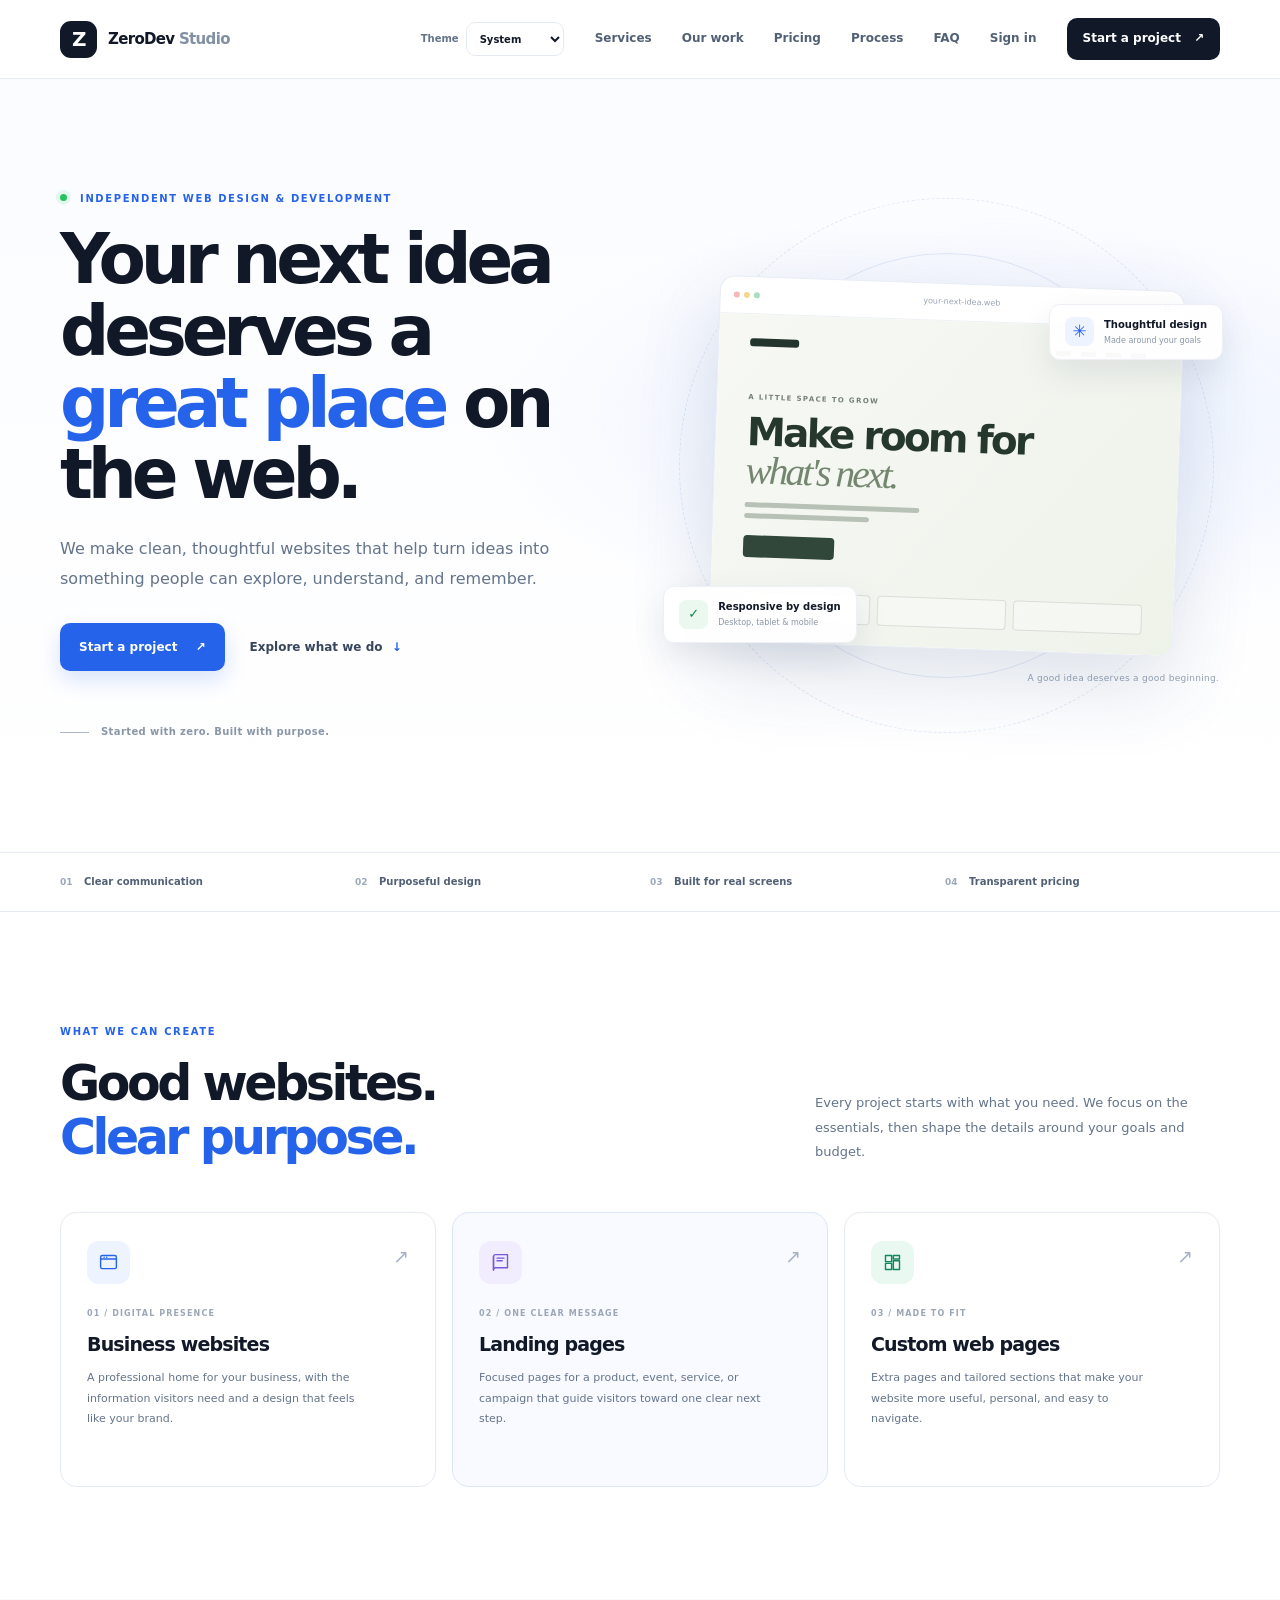
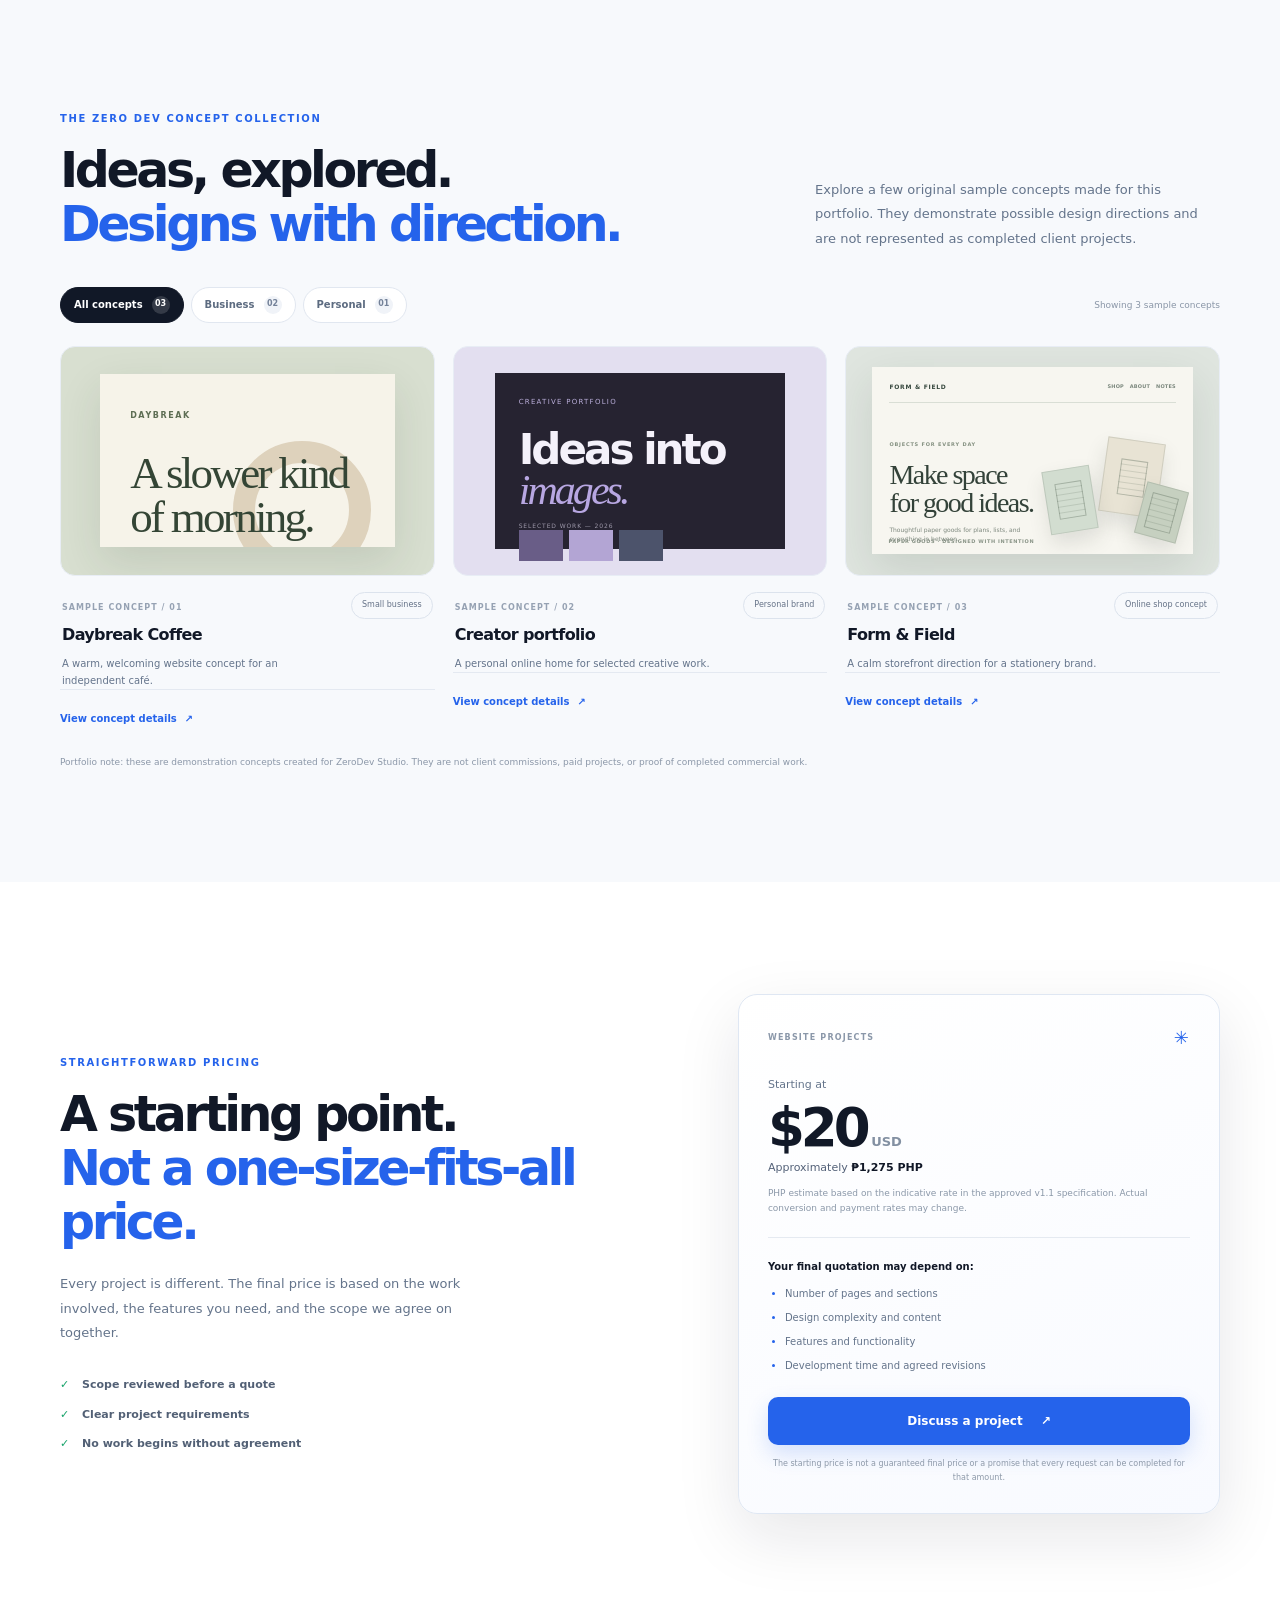
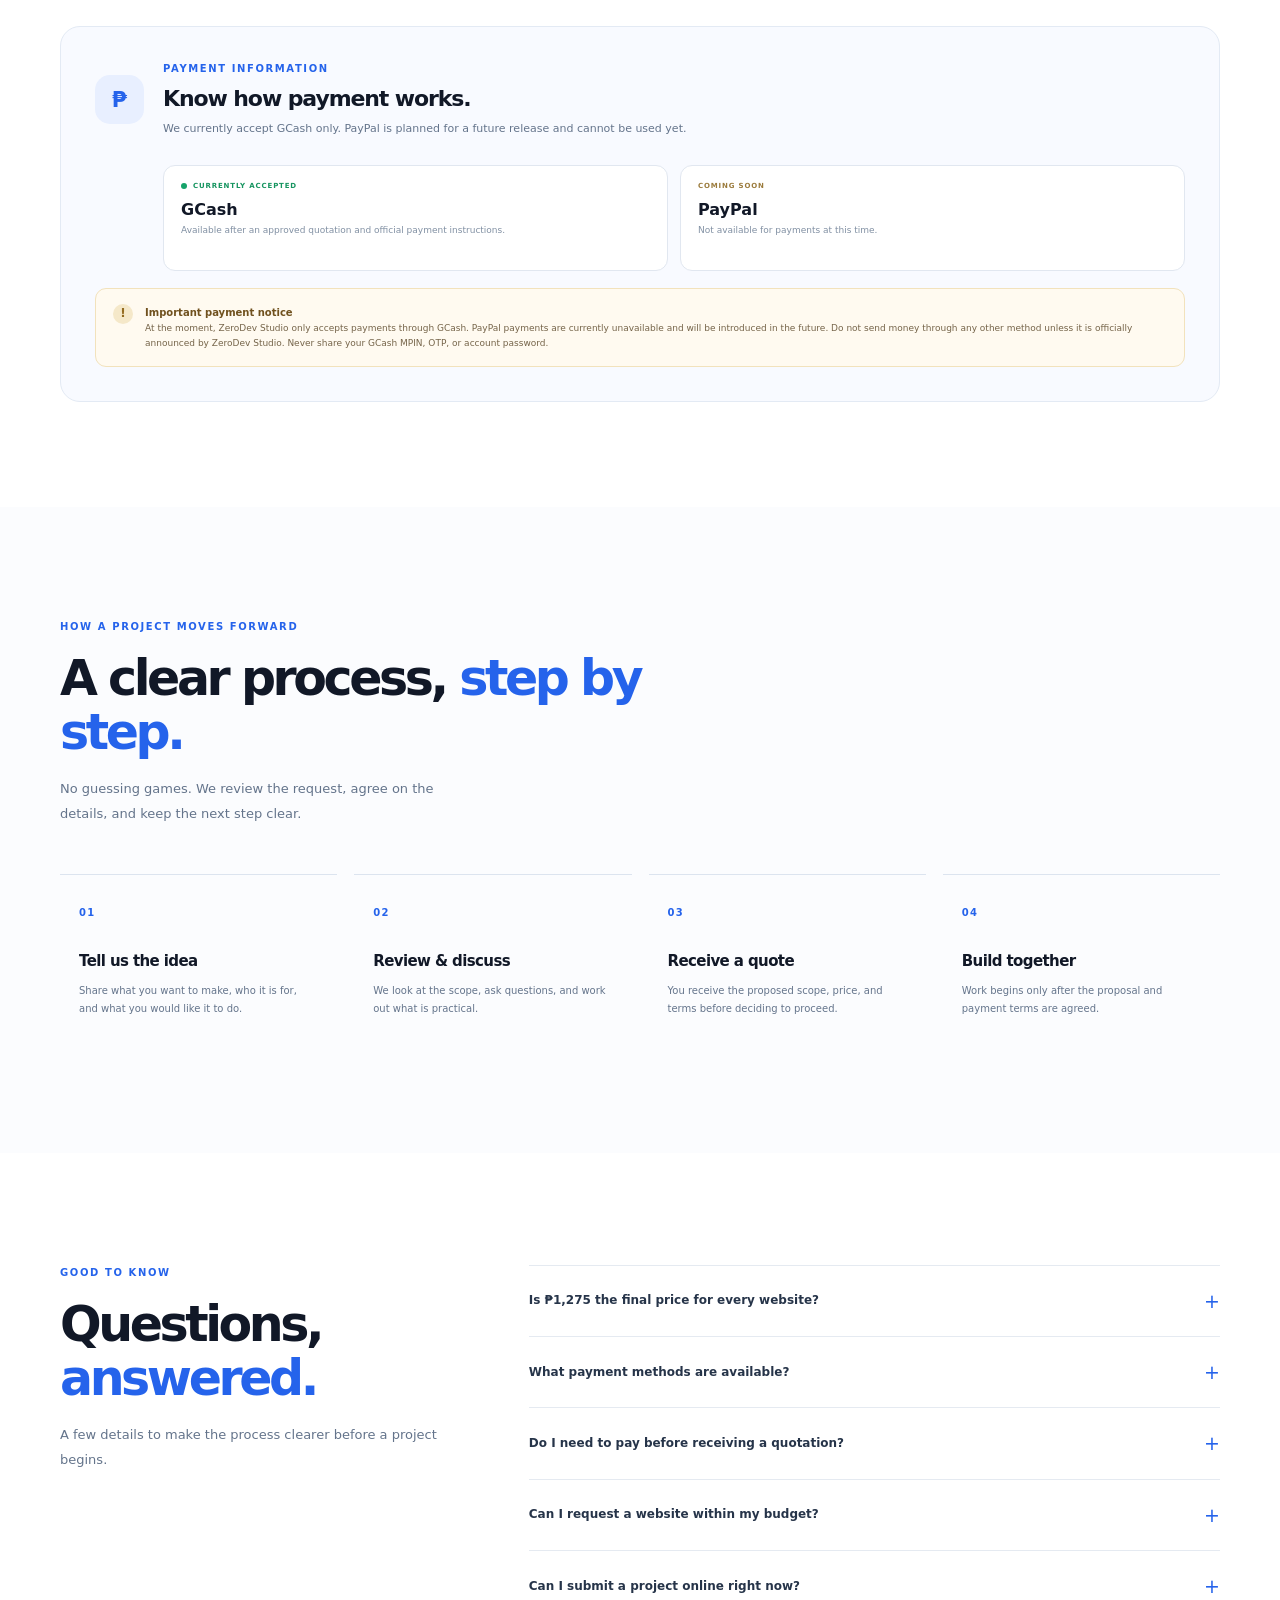
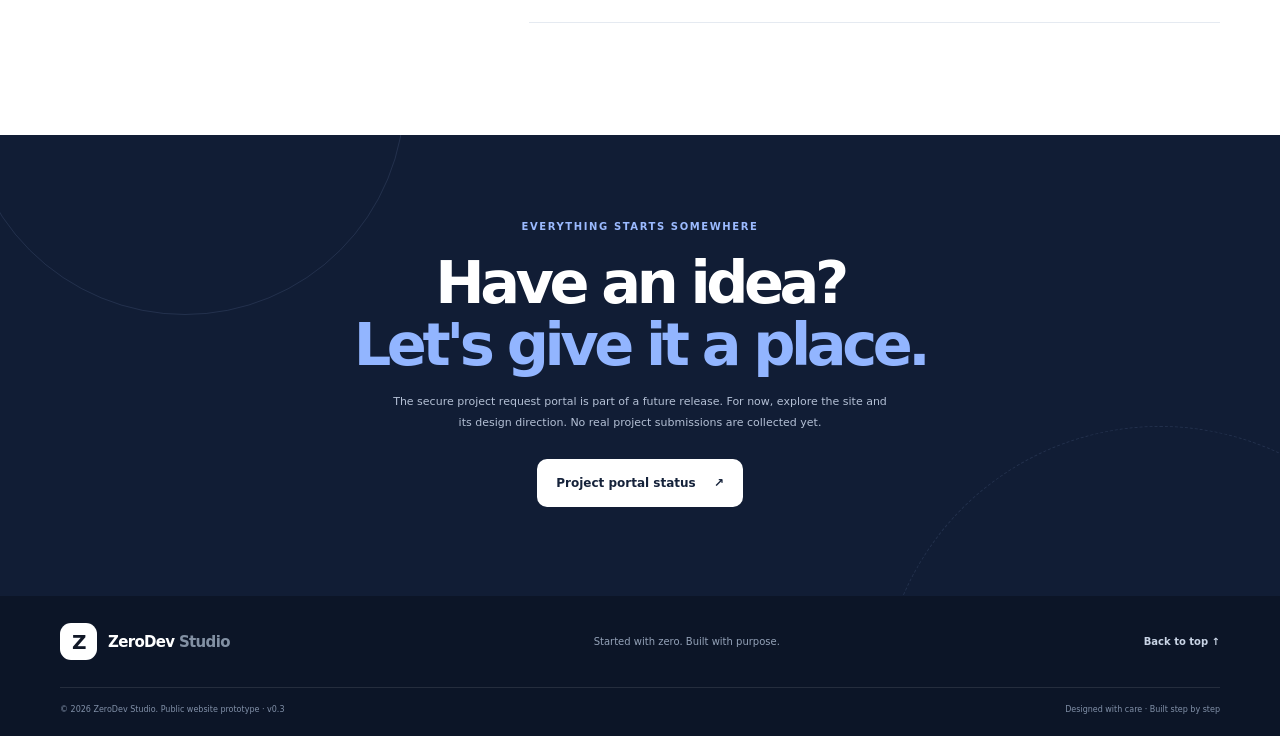
==== index.html @ 8fb91955 "Add files via upload" ====
<!doctype html>
<html lang="en">
<head>
  <meta charset="utf-8">
  <meta name="viewport" content="width=device-width, initial-scale=1">
  <meta name="theme-color" content="#f7f9fc">
  <script>
    (function () {
      try {
        var preference = localStorage.getItem('zerodev-theme') || 'system';
        var systemDark = window.matchMedia && window.matchMedia('(prefers-color-scheme: dark)').matches;
        var resolved = preference === 'dark' || (preference === 'system' && systemDark) ? 'dark' : 'light';
        document.documentElement.dataset.themePreference = preference;
        document.documentElement.dataset.theme = resolved;
      } catch (error) {
        document.documentElement.dataset.themePreference = 'system';
        document.documentElement.dataset.theme = 'light';
      }
    }());
  </script>
  <meta name="description" content="ZeroDev Studio creates thoughtful, responsive websites for businesses, creators, and new ideas.">
  <title>ZeroDev Studio — Your next idea, online</title>
  <link rel="icon" href="assets/icons/favicon.svg" type="image/svg+xml">
  <link rel="stylesheet" href="css/style.css">
  <link rel="stylesheet" href="css/theme.css">
  <script src="js/theme.js" defer></script>
  <script src="js/script.js" defer></script>
</head>
<body>
  <a class="skip-link" href="#main">Skip to content</a>

  <header class="site-header" id="top">
    <div class="container nav-wrap">
      <a class="brand" href="#top" aria-label="ZeroDev Studio home">
        <span class="brand-mark" aria-hidden="true">Z</span>
        <span class="brand-name">ZeroDev <span>Studio</span></span>
      </a>

      <button class="menu-toggle" type="button" aria-label="Open navigation" aria-controls="primary-nav" aria-expanded="false">
        <span></span><span></span>
      </button>

      <nav class="primary-nav" id="primary-nav" aria-label="Main navigation">
        <div class="theme-picker theme-picker-public">
          <label for="public-theme-select">Theme</label>
          <select id="public-theme-select" data-theme-select aria-label="Color theme">
            <option value="system">System</option>
            <option value="light">Light</option>
            <option value="dark">Dark</option>
          </select>
        </div>
        <a href="#services">Services</a>
        <a href="#work">Our work</a>
        <a href="#pricing">Pricing</a>
        <a href="#process">Process</a>
        <a href="#faq">FAQ</a>
        <a class="portal-nav-link" href="account/index.html">Sign in</a>
        <a class="nav-cta" href="#start-project">Start a project <span aria-hidden="true">↗</span></a>
      </nav>
    </div>
  </header>

  <main id="main">
    <section class="hero section-space">
      <div class="container hero-grid">
        <div class="hero-copy">
          <p class="eyebrow"><span class="status-dot"></span> INDEPENDENT WEB DESIGN & DEVELOPMENT</p>
          <h1>Your next idea deserves a <span>great place</span> on the web.</h1>
          <p class="hero-description">We make clean, thoughtful websites that help turn ideas into something people can explore, understand, and remember.</p>
          <div class="hero-actions">
            <a class="button button-primary" href="#start-project">Start a project <span aria-hidden="true">↗</span></a>
            <a class="text-link" href="#services">Explore what we do <span aria-hidden="true">↓</span></a>
          </div>
          <div class="hero-note"><span class="note-line"></span><span>Started with zero. Built with purpose.</span></div>
        </div>

        <div class="hero-art" aria-label="Decorative website preview">
          <div class="art-orbit orbit-one"></div>
          <div class="art-orbit orbit-two"></div>
          <div class="browser-card">
            <div class="browser-top">
              <div class="browser-dots"><i></i><i></i><i></i></div>
              <span>your-next-idea.web</span>
              <span class="browser-lock" aria-hidden="true">⌑</span>
            </div>
            <div class="browser-content">
              <div class="mock-nav"><span class="mock-logo"></span><span class="mock-nav-lines"></span></div>
              <div class="mock-hero-label">A LITTLE SPACE TO GROW</div>
              <div class="mock-headline">Make room for<br><em>what's next.</em></div>
              <div class="mock-copy"></div><div class="mock-copy short"></div>
              <div class="mock-button"></div>
              <div class="mock-bottom"><span></span><span></span><span></span></div>
            </div>
          </div>
          <div class="floating-chip chip-top"><span class="chip-icon">✳</span><span><b>Thoughtful design</b><small>Made around your goals</small></span></div>
          <div class="floating-chip chip-bottom"><span class="chip-check">✓</span><span><b>Responsive by design</b><small>Desktop, tablet & mobile</small></span></div>
          <div class="art-caption">A good idea deserves a good beginning.</div>
        </div>
      </div>
    </section>

    <section class="trust-strip" aria-label="Studio approach">
      <div class="container trust-grid">
        <p><span>01</span> Clear communication</p>
        <p><span>02</span> Purposeful design</p>
        <p><span>03</span> Built for real screens</p>
        <p><span>04</span> Transparent pricing</p>
      </div>
    </section>

    <section class="section-space" id="services">
      <div class="container">
        <div class="section-heading split-heading">
          <div><p class="eyebrow">WHAT WE CAN CREATE</p><h2>Good websites.<br><span>Clear purpose.</span></h2></div>
          <p class="section-intro">Every project starts with what you need. We focus on the essentials, then shape the details around your goals and budget.</p>
        </div>
        <div class="service-grid">
          <article class="service-card">
            <div class="service-icon icon-blue" aria-hidden="true"><svg viewBox="0 0 24 24"><rect x="3" y="4" width="18" height="15" rx="2"></rect><path d="M3 8h18M7 6h.01M10 6h.01"></path></svg></div>
            <p class="card-index">01 / DIGITAL PRESENCE</p>
            <h3>Business websites</h3>
            <p>A professional home for your business, with the information visitors need and a design that feels like your brand.</p>
            <span class="card-arrow" aria-hidden="true">↗</span>
          </article>
          <article class="service-card featured-service">
            <div class="service-icon icon-violet" aria-hidden="true"><svg viewBox="0 0 24 24"><path d="M4 5.5A2.5 2.5 0 0 1 6.5 3H20v15H6.5A2.5 2.5 0 0 0 4 20.5z"></path><path d="M4 5.5v15M8 7h8M8 10h6"></path></svg></div>
            <p class="card-index">02 / ONE CLEAR MESSAGE</p>
            <h3>Landing pages</h3>
            <p>Focused pages for a product, event, service, or campaign that guide visitors toward one clear next step.</p>
            <span class="card-arrow" aria-hidden="true">↗</span>
          </article>
          <article class="service-card">
            <div class="service-icon icon-mint" aria-hidden="true"><svg viewBox="0 0 24 24"><path d="M4 4h7v7H4zM13 4h7v4h-7zM13 10h7v10h-7zM4 13h7v7H4z"></path></svg></div>
            <p class="card-index">03 / MADE TO FIT</p>
            <h3>Custom web pages</h3>
            <p>Extra pages and tailored sections that make your website more useful, personal, and easy to navigate.</p>
            <span class="card-arrow" aria-hidden="true">↗</span>
          </article>
        </div>
      </div>
    </section>

    <section class="work-section section-space" id="work">
      <div class="container">
        <div class="section-heading split-heading">
          <div><p class="eyebrow">THE ZERO DEV CONCEPT COLLECTION</p><h2>Ideas, explored.<br><span>Designs with direction.</span></h2></div>
          <p class="section-intro">Explore a few original sample concepts made for this portfolio. They demonstrate possible design directions and are not represented as completed client projects.</p>
        </div>

        <div class="portfolio-toolbar">
          <div class="portfolio-filters" role="group" aria-label="Filter sample concepts">
            <button class="filter-button is-active" type="button" data-filter="all" aria-pressed="true">All concepts <span>03</span></button>
            <button class="filter-button" type="button" data-filter="business" aria-pressed="false">Business <span>02</span></button>
            <button class="filter-button" type="button" data-filter="personal" aria-pressed="false">Personal <span>01</span></button>
          </div>
          <p class="portfolio-count" id="portfolio-count" aria-live="polite">Showing 3 sample concepts</p>
        </div>

        <div class="concept-grid" id="concept-grid">
          <article class="concept-card" data-category="business">
            <div class="concept-preview preview-cafe">
              <div class="cafe-window"><span class="cafe-mini-logo">DAYBREAK</span><div class="cafe-title">A slower kind<br>of morning.</div><div class="cafe-subtitle">COFFEE · COMMUNITY · GOOD DAYS</div><div class="cafe-cta">FIND YOUR COFFEE</div><div class="coffee-shape"></div></div>
            </div>
            <div class="concept-meta">
              <div><span class="concept-type">SAMPLE CONCEPT / 01</span><h3>Daybreak Coffee</h3><p>A warm, welcoming website concept for an independent café.</p></div>
              <span class="concept-tag">Small business</span>
            </div>
            <div class="concept-actions"><button class="concept-link" type="button" data-view-concept data-title="Daybreak Coffee" data-category="Small business website" data-description="A warm café concept built around atmosphere, a clear menu path, location details, and a friendly first impression." data-features="Editorial-style café homepage|Menu and featured drinks section|Location and opening-hours area|Clear visit-us call to action">View concept details <span aria-hidden="true">↗</span></button></div>
          </article>

          <article class="concept-card" data-category="personal">
            <div class="concept-preview preview-creator">
              <div class="creator-window"><div class="creator-kicker">CREATIVE PORTFOLIO</div><div class="creator-title">Ideas into<br><i>images.</i></div><div class="creator-blocks"><span></span><span></span><span></span></div><div class="creator-foot">SELECTED WORK — 2026</div></div>
            </div>
            <div class="concept-meta">
              <div><span class="concept-type">SAMPLE CONCEPT / 02</span><h3>Creator portfolio</h3><p>A personal online home for selected creative work.</p></div>
              <span class="concept-tag">Personal brand</span>
            </div>
            <div class="concept-actions"><button class="concept-link" type="button" data-view-concept data-title="Creator portfolio" data-category="Personal portfolio website" data-description="A simple, expressive portfolio direction that gives an independent creator room to introduce themselves and present selected work." data-features="Personal introduction and profile|Selected work gallery|Short project descriptions|Contact and social-link area">View concept details <span aria-hidden="true">↗</span></button></div>
          </article>

          <article class="concept-card" data-category="business">
            <div class="concept-preview preview-objects" aria-label="Decorative stationery shop website concept">
              <div class="objects-window">
                <div class="objects-top"><span>FORM & FIELD</span><span>SHOP&nbsp;&nbsp; ABOUT&nbsp;&nbsp; NOTES</span></div>
                <div class="objects-copy"><span>OBJECTS FOR EVERY DAY</span><strong>Make space<br>for good ideas.</strong><small>Thoughtful paper goods for plans, lists, and everything in between.</small><b>EXPLORE THE COLLECTION ↗</b></div>
                <div class="objects-product product-one"><span></span></div><div class="objects-product product-two"><span></span></div><div class="objects-product product-three"><span></span></div>
                <div class="objects-footer">PAPER GOODS · DESIGNED WITH INTENTION</div>
              </div>
            </div>
            <div class="concept-meta">
              <div><span class="concept-type">SAMPLE CONCEPT / 03</span><h3>Form & Field</h3><p>A calm storefront direction for a stationery brand.</p></div>
              <span class="concept-tag">Online shop concept</span>
            </div>
            <div class="concept-actions"><button class="concept-link" type="button" data-view-concept data-title="Form & Field" data-category="Small business storefront concept" data-description="A product-led storefront concept for a stationery label, using a quiet editorial layout and clear product discovery." data-features="Brand-led storefront homepage|Featured collection presentation|Product category navigation|Story and brand introduction">View concept details <span aria-hidden="true">↗</span></button></div>
          </article>
        </div>
        <p class="portfolio-disclaimer">Portfolio note: these are demonstration concepts created for ZeroDev Studio. They are not client commissions, paid projects, or proof of completed commercial work.</p>
      </div>
    </section>

    <section class="pricing-section section-space" id="pricing">
      <div class="container pricing-layout">
        <div class="pricing-copy">
          <p class="eyebrow">STRAIGHTFORWARD PRICING</p>
          <h2>A starting point.<br><span>Not a one-size-fits-all price.</span></h2>
          <p class="section-intro">Every project is different. The final price is based on the work involved, the features you need, and the scope we agree on together.</p>
          <div class="pricing-points">
            <p><span>✓</span> Scope reviewed before a quote</p>
            <p><span>✓</span> Clear project requirements</p>
            <p><span>✓</span> No work begins without agreement</p>
          </div>
        </div>
        <div class="price-card">
          <div class="price-card-top"><span>WEBSITE PROJECTS</span><span class="price-spark">✳</span></div>
          <p class="price-label">Starting at</p>
          <div class="price-main">$20<span> USD</span></div>
          <div class="price-php">Approximately <b>₱1,275 PHP</b></div>
          <p class="price-disclaimer">PHP estimate based on the indicative rate in the approved v1.1 specification. Actual conversion and payment rates may change.</p>
          <div class="price-divider"></div>
          <p class="included-title">Your final quotation may depend on:</p>
          <ul class="price-list">
            <li>Number of pages and sections</li>
            <li>Design complexity and content</li>
            <li>Features and functionality</li>
            <li>Development time and agreed revisions</li>
          </ul>
          <a class="button button-primary button-full" href="#start-project">Discuss a project <span aria-hidden="true">↗</span></a>
          <p class="quote-note">The starting price is not a guaranteed final price or a promise that every request can be completed for that amount.</p>
        </div>
      </div>
    </section>

    <section class="payment-section">
      <div class="container">
        <div class="payment-panel">
          <div class="payment-main">
            <div class="payment-symbol" aria-hidden="true">₱</div>
            <div><p class="eyebrow">PAYMENT INFORMATION</p><h2>Know how payment works.</h2><p>We currently accept GCash only. PayPal is planned for a future release and cannot be used yet.</p></div>
          </div>
          <div class="payment-methods">
            <div class="method-card method-active"><span class="method-status"><i></i> CURRENTLY ACCEPTED</span><strong>GCash</strong><small>Available after an approved quotation and official payment instructions.</small></div>
            <div class="method-card method-soon"><span class="method-status">COMING SOON</span><strong>PayPal</strong><small>Not available for payments at this time.</small></div>
          </div>
          <div class="payment-warning"><span class="warning-icon" aria-hidden="true">!</span><p><b>Important payment notice</b><br>At the moment, ZeroDev Studio only accepts payments through GCash. PayPal payments are currently unavailable and will be introduced in the future. Do not send money through any other method unless it is officially announced by ZeroDev Studio. Never share your GCash MPIN, OTP, or account password.</p></div>
        </div>
      </div>
    </section>

    <section class="section-space process-section" id="process">
      <div class="container">
        <div class="section-heading"><p class="eyebrow">HOW A PROJECT MOVES FORWARD</p><h2>A clear process, <span>step by step.</span></h2><p class="section-intro">No guessing games. We review the request, agree on the details, and keep the next step clear.</p></div>
        <div class="process-grid">
          <article><span class="process-number">01</span><h3>Tell us the idea</h3><p>Share what you want to make, who it is for, and what you would like it to do.</p></article>
          <article><span class="process-number">02</span><h3>Review & discuss</h3><p>We look at the scope, ask questions, and work out what is practical.</p></article>
          <article><span class="process-number">03</span><h3>Receive a quote</h3><p>You receive the proposed scope, price, and terms before deciding to proceed.</p></article>
          <article><span class="process-number">04</span><h3>Build together</h3><p>Work begins only after the proposal and payment terms are agreed.</p></article>
        </div>
      </div>
    </section>

    <section class="faq-section section-space" id="faq">
      <div class="container faq-layout">
        <div><p class="eyebrow">GOOD TO KNOW</p><h2>Questions, <span>answered.</span></h2><p class="section-intro">A few details to make the process clearer before a project begins.</p></div>
        <div class="faq-list">
          <details class="faq-item"><summary>Is ₱1,275 the final price for every website?<span aria-hidden="true">+</span></summary><p>No. It is an approximate PHP equivalent of the $20 USD starting price in the approved specification. The final quotation depends on your project's pages, features, design, and overall scope.</p></details>
          <details class="faq-item"><summary>What payment methods are available?<span aria-hidden="true">+</span></summary><p>GCash is the only currently accepted method. PayPal is coming soon but is not available yet. Official payment instructions should only be provided after a project quotation is reviewed and accepted.</p></details>
          <details class="faq-item"><summary>Do I need to pay before receiving a quotation?<span aria-hidden="true">+</span></summary><p>No payment should be made just to request a quotation. The project scope, price, and terms should be discussed and agreed first.</p></details>
          <details class="faq-item"><summary>Can I request a website within my budget?<span aria-hidden="true">+</span></summary><p>Yes. You can share a budget range. The studio will review whether the requested work can fit that range and explain any adjustments needed. A requested budget does not automatically determine the final price.</p></details>
          <details class="faq-item"><summary>Can I submit a project online right now?<span aria-hidden="true">+</span></summary><p>The secure project ticket and client portal are still being developed. This version is a website prototype; it does not collect project submissions or personal information.</p></details>
        </div>
      </div>
    </section>

    <section class="closing-section" id="start-project">
      <div class="container closing-inner">
        <p class="eyebrow">EVERYTHING STARTS SOMEWHERE</p>
        <h2>Have an idea?<br><span>Let's give it a place.</span></h2>
        <p>The secure project request portal is part of a future release. For now, explore the site and its design direction. No real project submissions are collected yet.</p>
        <button class="button button-light" type="button" id="portal-info-button">Project portal status <span aria-hidden="true">↗</span></button>
        <div class="closing-orbit closing-orbit-one"></div><div class="closing-orbit closing-orbit-two"></div>
      </div>
    </section>
  </main>

  <footer class="site-footer">
    <div class="container footer-top">
      <a class="brand footer-brand" href="#top"><span class="brand-mark" aria-hidden="true">Z</span><span class="brand-name">ZeroDev <span>Studio</span></span></a>
      <p>Started with zero. Built with purpose.</p>
      <a class="back-top" href="#top">Back to top ↑</a>
    </div>
    <div class="container footer-bottom"><span>© <span id="current-year">2026</span> ZeroDev Studio. Public website prototype · v0.3</span><span>Designed with care · Built step by step</span></div>
  </footer>

  <dialog class="info-dialog concept-dialog" id="concept-dialog" aria-labelledby="concept-dialog-title">
    <div class="dialog-content">
      <button class="dialog-close" type="button" data-close-concept aria-label="Close concept details">×</button>
      <span class="dialog-icon" aria-hidden="true">✳</span>
      <p class="eyebrow" id="concept-dialog-category">SAMPLE CONCEPT</p>
      <h2 id="concept-dialog-title">Concept details</h2>
      <p id="concept-dialog-description"></p>
      <p class="concept-dialog-list-title">Concept direction includes</p>
      <ul class="concept-dialog-list" id="concept-dialog-features"></ul>
      <p class="concept-dialog-note">This is a portfolio demonstration, not a completed client project.</p>
      <button class="button button-primary" type="button" data-close-concept>Close details</button>
    </div>
  </dialog>

  <dialog class="info-dialog" id="portal-dialog" aria-labelledby="dialog-title">
    <div class="dialog-content">
      <button class="dialog-close" type="button" aria-label="Close dialog">×</button>
      <span class="dialog-icon" aria-hidden="true">✳</span>
      <p class="eyebrow">ZERO DEV STUDIO / NEXT RELEASE</p>
      <h2 id="dialog-title">Explore the client portal preview.</h2>
      <p>The v0.3 interface preview is ready to explore. Secure sign-in, real project tickets, private messaging, and connected notifications are still planned for later releases. This preview uses sample content only and does not collect personal information or process payments.</p>
      <a class="button button-primary" href="portal/index.html">Open portal preview <span aria-hidden="true">↗</span></a>
      <button class="button button-secondary dialog-done" type="button">Close</button>
    </div>
  </dialog>
</body>
</html>
---- css/style.css ----
:root {
  --ink: #111827;
  --muted: #64748b;
  --soft: #f7f9fc;
  --line: #e5eaf1;
  --blue: #2563eb;
  --blue-dark: #1d4ed8;
  --white: #fff;
  --radius: 22px;
  --shadow: 0 22px 65px rgba(15, 23, 42, .10);
  font-family: Inter, ui-sans-serif, system-ui, -apple-system, BlinkMacSystemFont, "Segoe UI", sans-serif;
  color: var(--ink);
  background: var(--white);
  scroll-behavior: smooth;
}
* { box-sizing: border-box; }
body { margin: 0; min-width: 320px; background: var(--white); color: var(--ink); line-height: 1.6; -webkit-font-smoothing: antialiased; }
a { color: inherit; text-decoration: none; }
button { font: inherit; }
button, a { -webkit-tap-highlight-color: transparent; }
button:focus-visible, a:focus-visible, summary:focus-visible { outline: 3px solid rgba(37, 99, 235, .35); outline-offset: 4px; }
.container { width: min(1160px, calc(100% - 48px)); margin-inline: auto; }
.section-space { padding: 112px 0; }
.skip-link { position: absolute; top: -60px; left: 16px; z-index: 1000; padding: 10px 14px; border-radius: 10px; background: var(--ink); color: white; }
.skip-link:focus { top: 12px; }
.site-header { position: sticky; z-index: 50; top: 0; background: rgba(255,255,255,.9); border-bottom: 1px solid rgba(229,234,241,.8); backdrop-filter: blur(16px); }
.nav-wrap { display: flex; align-items: center; justify-content: space-between; min-height: 78px; gap: 28px; }
.brand { display: inline-flex; align-items: center; gap: 11px; flex-shrink: 0; }
.brand-mark { display: grid; width: 37px; height: 37px; place-items: center; border-radius: 11px; color: #fff; background: var(--ink); font-size: 20px; font-weight: 800; letter-spacing: -.08em; }
.brand-name { font-size: 15px; font-weight: 800; letter-spacing: -.045em; }
.brand-name span { color: #8290a3; font-weight: 600; }
.primary-nav { display: flex; align-items: center; gap: 30px; color: #526075; font-size: 12px; font-weight: 650; }
.primary-nav > a:not(.nav-cta):hover, .text-link:hover { color: var(--blue); }
.nav-cta { display: inline-flex; align-items: center; gap: 13px; padding: 11px 16px; border-radius: 10px; background: var(--ink); color: white; transition: background .2s, transform .2s; }
.nav-cta:hover { background: var(--blue); transform: translateY(-1px); }
.menu-toggle { display: none; border: 0; padding: 8px; background: transparent; cursor: pointer; }
.menu-toggle span { display: block; width: 23px; height: 2px; margin: 5px; background: var(--ink); }
.hero { overflow: hidden; background: radial-gradient(ellipse at 78% 45%, rgba(219,231,255,.62), transparent 36%), linear-gradient(180deg, #fbfcff 0%, #fff 100%); }
.hero-grid { display: grid; grid-template-columns: 1.02fr .98fr; align-items: center; gap: 44px; }
.eyebrow { margin: 0 0 18px; color: var(--blue); font-size: 10px; font-weight: 800; letter-spacing: .16em; line-height: 1.5; }
.status-dot { display: inline-block; width: 7px; height: 7px; margin: 0 8px 1px 0; border-radius: 50%; background: #22c55e; box-shadow: 0 0 0 4px rgba(34,197,94,.10); }
h1, h2, h3, p { margin-top: 0; }
h1 { max-width: 630px; margin-bottom: 23px; font-size: clamp(44px, 5.4vw, 69px); font-weight: 780; letter-spacing: -.075em; line-height: 1.04; }
h1 span, h2 span { color: var(--blue); }
.hero-description { max-width: 510px; margin-bottom: 30px; color: var(--muted); font-size: 16px; line-height: 1.85; }
.hero-actions { display: flex; align-items: center; flex-wrap: wrap; gap: 25px; }
.button { display: inline-flex; min-height: 48px; align-items: center; justify-content: center; gap: 18px; border: 0; border-radius: 10px; padding: 0 19px; font-size: 12px; font-weight: 750; cursor: pointer; transition: transform .2s, background .2s, box-shadow .2s; }
.button:hover { transform: translateY(-2px); }
.button-primary { background: var(--blue); color: white; box-shadow: 0 9px 21px rgba(37,99,235,.18); }
.button-primary:hover { background: var(--blue-dark); box-shadow: 0 12px 24px rgba(37,99,235,.25); }
.text-link { color: #37465b; font-size: 12px; font-weight: 750; }
.text-link span { padding-left: 5px; color: var(--blue); }
.hero-note { display: flex; align-items: center; gap: 12px; margin-top: 53px; color: #8a96a7; font-size: 10px; font-weight: 650; letter-spacing: .04em; }
.note-line { width: 29px; height: 1px; background: #aab7c9; }
.hero-art { position: relative; display: grid; min-height: 440px; place-items: center; }
.browser-card { position: relative; z-index: 2; width: min(100%, 465px); overflow: hidden; border: 1px solid #e8edf5; border-radius: 15px; background: white; box-shadow: 0 28px 80px rgba(46,72,119,.16); transform: rotate(2deg); }
.browser-top { display: flex; height: 37px; align-items: center; justify-content: space-between; border-bottom: 1px solid #edf0f5; padding: 0 13px; color: #9aa5b4; font-size: 8px; }
.browser-dots { display: flex; gap: 4px; }.browser-dots i { width: 6px; height: 6px; border-radius: 50%; background: #d7dfeb; }.browser-dots i:first-child { background: #f7b8b8; }.browser-dots i:nth-child(2) { background: #f6d58c; }.browser-dots i:nth-child(3) { background: #a8dfbf; }
.browser-lock { font-size: 13px; }.browser-content { min-height: 315px; padding: 24px 31px 20px; background: linear-gradient(130deg, #f7f8f4 0%, #eef3ea 100%); }
.mock-nav { display: flex; align-items: center; justify-content: space-between; margin-bottom: 46px; }.mock-logo { width: 49px; height: 8px; border-radius: 3px; background: #24352d; }.mock-nav-lines { width: 95px; height: 5px; border-radius: 4px; background: repeating-linear-gradient(90deg, #87958b 0 15px, transparent 15px 25px); }
.mock-hero-label { color: #748076; font-size: 7px; font-weight: 800; letter-spacing: .19em; }.mock-headline { margin: 10px 0 12px; color: #26372e; font-size: 39px; font-weight: 700; letter-spacing: -.07em; line-height: .98; }.mock-headline em { color: #74866f; font-family: Georgia, serif; font-weight: 400; }.mock-copy { width: 175px; height: 5px; margin: 6px 0; border-radius: 4px; background: #b8c1b6; }.mock-copy.short { width: 125px; }.mock-button { width: 91px; height: 22px; margin-top: 17px; border-radius: 4px; background: #30473a; }.mock-bottom { display: flex; gap: 7px; margin-top: 34px; }.mock-bottom span { height: 30px; flex: 1; border: 1px solid rgba(91,111,93,.18); border-radius: 4px; background: rgba(255,255,255,.35); }
.art-orbit { position: absolute; border: 1px solid rgba(73,115,202,.14); border-radius: 50%; }.orbit-one { width: 425px; height: 425px; }.orbit-two { width: 535px; height: 535px; border-style: dashed; }
.floating-chip { position: absolute; z-index: 3; display: flex; align-items: center; gap: 10px; padding: 12px 15px; border: 1px solid #edf0f5; border-radius: 11px; background: rgba(255,255,255,.94); box-shadow: 0 13px 32px rgba(35,55,89,.10); }.floating-chip b, .floating-chip small { display: block; }.floating-chip b { font-size: 10px; }.floating-chip small { margin-top: 2px; color: #8a96a7; font-size: 8px; }.chip-top { top: 58px; right: -3px; }.chip-bottom { bottom: 43px; left: -10px; }.chip-icon, .chip-check { display: grid; width: 29px; height: 29px; place-items: center; border-radius: 8px; color: var(--blue); background: #edf3ff; font-size: 17px; }.chip-check { color: #16834b; background: #eaf8f0; font-size: 13px; font-weight: 900; }.art-caption { position: absolute; right: 1px; bottom: 0; color: #95a2b4; font-size: 9px; letter-spacing: .03em; }
.trust-strip { border-block: 1px solid var(--line); background: #fff; }.trust-grid { display: grid; grid-template-columns: repeat(4, 1fr); gap: 20px; padding-block: 21px; }.trust-grid p { margin: 0; color: #526075; font-size: 10px; font-weight: 700; }.trust-grid span { margin-right: 8px; color: #9aa8ba; font-size: 9px; }
.section-heading { margin-bottom: 47px; }.split-heading { display: flex; align-items: end; justify-content: space-between; gap: 45px; }.section-heading h2, .pricing-copy h2, .faq-layout h2 { margin: 0; font-size: clamp(35px, 4vw, 49px); font-weight: 760; letter-spacing: -.07em; line-height: 1.1; }.section-intro { max-width: 405px; margin: 0; color: var(--muted); font-size: 13px; line-height: 1.9; }
.service-grid { display: grid; grid-template-columns: repeat(3, 1fr); gap: 16px; }.service-card { position: relative; min-height: 275px; padding: 28px 26px; border: 1px solid var(--line); border-radius: 17px; background: white; transition: border-color .2s, transform .2s, box-shadow .2s; }.service-card:hover { transform: translateY(-4px); border-color: #cbd9f4; box-shadow: 0 16px 42px rgba(25,49,91,.06); }.featured-service { background: #f8faff; border-color: #dbe6fa; }.service-icon { display: grid; width: 43px; height: 43px; place-items: center; border-radius: 12px; }.service-icon svg { width: 21px; height: 21px; fill: none; stroke: currentColor; stroke-width: 1.6; stroke-linecap: round; stroke-linejoin: round; }.icon-blue { color: #2563eb; background: #edf3ff; }.icon-violet { color: #7658d8; background: #f1edff; }.icon-mint { color: #12865d; background: #e9f8f1; }.card-index { margin: 24px 0 8px; color: #9ba7b7; font-size: 8px; font-weight: 800; letter-spacing: .14em; }.service-card h3 { margin-bottom: 9px; font-size: 19px; letter-spacing: -.045em; }.service-card > p:not(.card-index) { max-width: 285px; margin-bottom: 0; color: var(--muted); font-size: 11px; line-height: 1.85; }.card-arrow { position: absolute; top: 28px; right: 26px; color: #a7b3c4; font-size: 19px; }
.work-section { background: var(--soft); }.concept-grid { display: grid; grid-template-columns: 1.18fr .82fr; gap: 23px; }.concept-card { min-width: 0; }.concept-preview { display: grid; height: 280px; overflow: hidden; place-items: center; border: 1px solid #e8edf5; border-radius: 15px; }.preview-cafe { background: #d8dfd0; }.cafe-window { position: relative; width: 79%; height: 76%; overflow: hidden; padding: 26px 30px; background: #f6f3e9; box-shadow: 0 16px 40px rgba(42,54,39,.12); }.cafe-mini-logo { color: #5d6d53; font-size: 8px; font-weight: 900; letter-spacing: .2em; }.cafe-title { position: relative; z-index: 1; margin-top: 25px; color: #344535; font-family: Georgia, serif; font-size: clamp(30px, 4vw, 45px); line-height: .99; letter-spacing: -.06em; }.cafe-subtitle { margin-top: 13px; color: #77816d; font-size: 6px; font-weight: 800; letter-spacing: .17em; }.cafe-cta { display: inline-block; margin-top: 19px; padding: 7px 10px; background: #52654b; color: white; font-size: 6px; letter-spacing: .08em; }.coffee-shape { position: absolute; right: 24px; bottom: -32px; width: 138px; height: 138px; border: 22px solid rgba(177,150,110,.36); border-radius: 50%; }.concept-meta { display: flex; align-items: center; justify-content: space-between; gap: 12px; padding: 17px 2px 0; }.concept-type { color: #96a2b3; font-size: 8px; font-weight: 800; letter-spacing: .13em; }.concept-meta h3 { margin: 5px 0 0; font-size: 17px; letter-spacing: -.04em; }.concept-tag { border: 1px solid #dce3ed; border-radius: 30px; padding: 6px 10px; color: #657287; font-size: 8px; white-space: nowrap; }
.preview-creator { background: #e3dff0; }.creator-window { position: relative; width: 78%; height: 77%; padding: 24px; background: #262331; color: #f4f1fa; }.creator-kicker { color: #bcb0dc; font-size: 7px; letter-spacing: .18em; }.creator-title { margin-top: 22px; font-size: clamp(28px, 3.5vw, 42px); font-weight: 750; line-height: .95; letter-spacing: -.07em; }.creator-title i { color: #b8a7e2; font-family: Georgia,serif; font-weight: 400; }.creator-blocks { display: flex; gap: 6px; margin-top: 19px; }.creator-blocks span { width: 44px; height: 31px; background: #695d87; }.creator-blocks span:nth-child(2) { background: #b3a5d4; }.creator-blocks span:nth-child(3) { background: #4c536b; }.creator-foot { position: absolute; bottom: 18px; color: #9e99aa; font-size: 6px; letter-spacing: .15em; }
.pricing-layout { display: grid; grid-template-columns: 1fr .82fr; align-items: center; gap: 90px; }.pricing-copy h2 { margin-bottom: 22px; }.pricing-copy .section-intro { max-width: 440px; }.pricing-points { display: grid; gap: 12px; margin-top: 30px; }.pricing-points p { margin: 0; color: #526075; font-size: 11px; font-weight: 650; }.pricing-points span { margin-right: 9px; color: #16a36a; font-weight: 900; }.price-card { padding: 29px; border: 1px solid #dfe7f3; border-radius: 19px; background: linear-gradient(155deg, #fff, #f8faff); box-shadow: var(--shadow); }.price-card-top { display: flex; align-items: center; justify-content: space-between; color: #8a97a9; font-size: 8px; font-weight: 850; letter-spacing: .15em; }.price-spark { color: var(--blue); font-size: 18px; }.price-label { margin: 23px 0 0; color: var(--muted); font-size: 11px; }.price-main { margin-top: 2px; color: var(--ink); font-size: 53px; font-weight: 800; letter-spacing: -.075em; line-height: 1.2; }.price-main span { color: #8390a2; font-size: 13px; font-weight: 650; letter-spacing: 0; }.price-php { color: #536178; font-size: 11px; }.price-php b { color: var(--ink); }.price-disclaimer { margin: 9px 0 0; color: #8b98a9; font-size: 9px; line-height: 1.7; }.price-divider { height: 1px; margin: 21px 0; background: var(--line); }.included-title { margin-bottom: 11px; font-size: 10px; font-weight: 750; }.price-list { display: grid; gap: 8px; margin: 0 0 23px; padding-left: 17px; color: #64748b; font-size: 10px; }.price-list li::marker { color: var(--blue); }.button-full { width: 100%; }.quote-note { margin: 12px 0 0; color: #8d99a9; font-size: 8px; line-height: 1.65; text-align: center; }
.payment-section { padding: 0 0 105px; }.payment-panel { padding: 34px; border: 1px solid #e3eaf4; border-radius: 20px; background: #f8faff; }.payment-main { display: flex; align-items: center; gap: 19px; }.payment-symbol { display: grid; width: 49px; height: 49px; flex: 0 0 49px; place-items: center; border-radius: 15px; background: #e8efff; color: var(--blue); font-size: 22px; font-weight: 800; }.payment-main .eyebrow { margin-bottom: 5px; }.payment-main h2 { margin: 0 0 4px; font-size: 22px; letter-spacing: -.05em; }.payment-main p:last-child { max-width: 660px; margin: 0; color: var(--muted); font-size: 11px; }.payment-methods { display: grid; grid-template-columns: 1fr 1fr; gap: 12px; margin: 27px 0 17px 68px; }.method-card { display: flex; flex-direction: column; min-height: 106px; padding: 15px 17px; border: 1px solid #e1e7f0; border-radius: 12px; background: white; }.method-status { display: flex; align-items: center; gap: 6px; color: #15945f; font-size: 7px; font-weight: 850; letter-spacing: .12em; }.method-status i { width: 6px; height: 6px; border-radius: 50%; background: #16a36a; }.method-card strong { margin-top: 5px; font-size: 16px; }.method-card small { margin-top: 2px; color: #8190a3; font-size: 9px; line-height: 1.5; }.method-soon .method-status { color: #9b7b3c; }.payment-warning { display: flex; gap: 12px; align-items: flex-start; padding: 15px 17px; border: 1px solid #f2e2bc; border-radius: 11px; background: #fffaf0; }.warning-icon { display: grid; width: 20px; height: 20px; flex: 0 0 20px; place-items: center; border-radius: 50%; background: #f5e8c9; color: #946b20; font-size: 12px; font-weight: 900; }.payment-warning p { margin: 0; color: #756449; font-size: 9px; line-height: 1.7; }.payment-warning b { color: #70511e; font-size: 10px; }
.process-section { background: #fbfcfe; }.process-section .section-heading { max-width: 660px; }.process-section .section-intro { margin-top: 17px; }.process-grid { display: grid; grid-template-columns: repeat(4, 1fr); gap: 17px; }.process-grid article { padding: 23px 19px; border-top: 1px solid #dce4ef; }.process-number { display: inline-block; margin-bottom: 28px; color: var(--blue); font-size: 10px; font-weight: 850; letter-spacing: .12em; }.process-grid h3 { margin-bottom: 9px; font-size: 15px; letter-spacing: -.04em; }.process-grid p { margin: 0; color: var(--muted); font-size: 10px; line-height: 1.8; }
.faq-layout { display: grid; grid-template-columns: .72fr 1.28fr; gap: 80px; }.faq-layout .section-intro { margin-top: 18px; }.faq-list { border-top: 1px solid var(--line); }.faq-item { border-bottom: 1px solid var(--line); }.faq-item summary { display: flex; align-items: center; justify-content: space-between; gap: 20px; padding: 20px 0; color: #263449; font-size: 12px; font-weight: 750; cursor: pointer; list-style: none; }.faq-item summary::-webkit-details-marker { display: none; }.faq-item summary span { color: var(--blue); font-size: 19px; font-weight: 400; transition: transform .2s; }.faq-item[open] summary span { transform: rotate(45deg); }.faq-item p { max-width: 650px; margin: -3px 28px 19px 0; color: var(--muted); font-size: 10px; line-height: 1.85; }
.closing-section { position: relative; overflow: hidden; background: #111d35; color: white; }.closing-inner { position: relative; z-index: 1; padding-block: 84px 89px; text-align: center; }.closing-section .eyebrow { color: #9bbaff; }.closing-section h2 { margin: 0 auto 17px; font-size: clamp(39px, 5vw, 59px); font-weight: 760; letter-spacing: -.075em; line-height: 1.05; }.closing-section h2 span { color: #92b5ff; }.closing-section .closing-inner > p:not(.eyebrow) { max-width: 500px; margin: 0 auto 25px; color: #b4c0d5; font-size: 11px; line-height: 1.9; }.button-light { background: white; color: #15223a; }.button-light:hover { background: #e9efff; }.closing-orbit { position: absolute; z-index: -1; border: 1px solid rgba(160,188,242,.12); border-radius: 50%; }.closing-orbit-one { width: 440px; height: 440px; top: -260px; left: -95px; }.closing-orbit-two { width: 560px; height: 560px; right: -220px; bottom: -390px; border-style: dashed; }
.site-footer { background: #0c1527; color: white; }.footer-top { display: flex; align-items: center; justify-content: space-between; gap: 20px; padding-block: 27px; border-bottom: 1px solid rgba(255,255,255,.1); }.footer-brand .brand-mark { background: white; color: #111827; }.footer-brand .brand-name span { color: #8290a3; }.footer-top > p { margin: 0; color: #94a2b8; font-size: 10px; }.back-top { color: #c9d4e5; font-size: 10px; font-weight: 700; }.back-top:hover { color: white; }.footer-bottom { display: flex; justify-content: space-between; gap: 20px; padding-block: 16px 19px; color: #8190a8; font-size: 8px; }
.info-dialog { width: min(460px, calc(100% - 30px)); border: 1px solid #e6ebf3; border-radius: 20px; padding: 0; box-shadow: 0 30px 100px rgba(8,20,44,.28); }.info-dialog::backdrop { background: rgba(10,20,39,.55); backdrop-filter: blur(4px); }.dialog-content { position: relative; padding: 34px; }.dialog-close { position: absolute; top: 14px; right: 16px; width: 31px; height: 31px; border: 0; border-radius: 50%; background: #f1f4f8; color: #536178; font-size: 20px; cursor: pointer; }.dialog-icon { display: grid; width: 43px; height: 43px; margin-bottom: 22px; place-items: center; border-radius: 13px; background: #edf3ff; color: var(--blue); font-size: 22px; }.dialog-content .eyebrow { margin-bottom: 9px; }.dialog-content h2 { max-width: 340px; margin-bottom: 12px; font-size: 27px; line-height: 1.1; letter-spacing: -.06em; }.dialog-content > p:not(.eyebrow) { margin-bottom: 22px; color: var(--muted); font-size: 11px; line-height: 1.85; }
@media (max-width: 900px) {
  .primary-nav { gap: 17px; }.hero-grid { gap: 18px; }.hero-art { min-height: 390px; }.chip-top { right: 0; }.chip-bottom { left: 0; }.pricing-layout { gap: 45px; }.faq-layout { gap: 45px; }
}
@media (max-width: 720px) {
  .container { width: min(100% - 36px, 560px); }.section-space { padding: 78px 0; }.nav-wrap { min-height: 68px; }.menu-toggle { display: block; }.primary-nav { position: absolute; top: 68px; right: 0; left: 0; display: none; align-items: stretch; gap: 0; padding: 10px 18px 18px; border-bottom: 1px solid var(--line); background: white; box-shadow: 0 18px 25px rgba(15,23,42,.06); }.primary-nav.is-open { display: flex; flex-direction: column; }.primary-nav > a:not(.nav-cta) { padding: 11px 4px; }.nav-cta { justify-content: center; margin-top: 8px; }.hero-grid { grid-template-columns: 1fr; }.hero { padding-top: 72px; }.hero-copy { max-width: 580px; }.hero-art { min-height: 395px; margin-top: 5px; }.browser-card { width: min(88%, 420px); }.art-orbit.orbit-one { width: 350px; height: 350px; }.art-orbit.orbit-two { width: 430px; height: 430px; }.chip-top { right: 0; }.chip-bottom { left: 0; }.hero-note { margin-top: 34px; }.trust-grid { grid-template-columns: 1fr 1fr; row-gap: 15px; }.split-heading { display: block; }.split-heading .section-intro { margin-top: 20px; }.service-grid { grid-template-columns: 1fr; }.service-card { min-height: 235px; }.concept-grid { grid-template-columns: 1fr; }.concept-preview { height: 250px; }.concept-meta { padding-bottom: 8px; }.pricing-layout { grid-template-columns: 1fr; gap: 33px; }.price-card { max-width: 500px; }.payment-section { padding-bottom: 78px; }.payment-panel { padding: 23px; }.payment-methods { margin-left: 0; }.process-grid { grid-template-columns: 1fr 1fr; }.process-grid article { min-height: 170px; }.faq-layout { grid-template-columns: 1fr; gap: 32px; }.closing-inner { padding-block: 73px; }.footer-top { flex-wrap: wrap; }.footer-top > p { order: 3; width: 100%; }.footer-bottom { flex-direction: column; gap: 5px; }
}
@media (max-width: 420px) {
  h1 { font-size: 43px; }.hero-art { min-height: 340px; }.browser-content { min-height: 265px; padding: 19px 22px; }.mock-nav { margin-bottom: 34px; }.mock-headline { font-size: 33px; }.floating-chip { padding: 9px 10px; }.floating-chip b { font-size: 9px; }.floating-chip small { font-size: 7px; }.chip-top { top: 26px; }.chip-bottom { bottom: 29px; }.art-caption { font-size: 8px; }.payment-main { align-items: flex-start; }.payment-symbol { width: 40px; height: 40px; flex-basis: 40px; }.payment-main h2 { font-size: 19px; }.payment-methods { grid-template-columns: 1fr; }.process-grid { gap: 8px; }.process-grid article { padding: 17px 12px; }.concept-meta { align-items: flex-start; flex-direction: column; }.footer-top { align-items: flex-start; }.back-top { margin-left: auto; }
}
@media (prefers-reduced-motion: reduce) { *, *::before, *::after { scroll-behavior: auto !important; transition-duration: .01ms !important; animation-duration: .01ms !important; animation-iteration-count: 1 !important; } }


/* -------------------------------------------------------------------------- */
/* v0.2 — portfolio gallery, responsive refinements, and interaction states  */
/* -------------------------------------------------------------------------- */
html { scroll-padding-top: 88px; }
img, svg { max-width: 100%; }
button { touch-action: manipulation; }

/* Portfolio gallery */
.portfolio-toolbar { display: flex; align-items: center; justify-content: space-between; gap: 18px; margin: -12px 0 23px; }
.portfolio-filters { display: flex; flex-wrap: wrap; gap: 7px; }
.filter-button { display: inline-flex; min-height: 36px; align-items: center; gap: 9px; border: 1px solid #e1e7f0; border-radius: 999px; padding: 0 13px; background: #fff; color: #5c6b80; font-size: 10px; font-weight: 750; cursor: pointer; transition: color .18s, background .18s, border-color .18s; }
.filter-button span { display: grid; width: 18px; height: 18px; place-items: center; border-radius: 50%; background: #f0f3f8; color: #738198; font-size: 8px; }
.filter-button:hover { border-color: #b9c9e9; color: var(--blue); }
.filter-button.is-active { border-color: var(--ink); background: var(--ink); color: #fff; }
.filter-button.is-active span { background: rgba(255,255,255,.15); color: #fff; }
.portfolio-count { margin: 0; color: #8a96a7; font-size: 9px; white-space: nowrap; }
.concept-grid { grid-template-columns: repeat(3, minmax(0, 1fr)); align-items: start; gap: 18px; }
.concept-card { display: flex; min-width: 0; flex-direction: column; }
.concept-preview { height: 230px; }
.concept-meta { min-height: 93px; align-items: flex-start; padding-top: 16px; }
.concept-meta > div { min-width: 0; }
.concept-meta h3 { font-size: 16px; }
.concept-meta p { max-width: 270px; margin: 7px 0 0; color: var(--muted); font-size: 10px; line-height: 1.7; }
.concept-tag { flex-shrink: 0; max-width: 45%; overflow-wrap: anywhere; white-space: normal; text-align: center; }
.concept-actions { margin-top: auto; padding-top: 14px; border-top: 1px solid #e4e9f1; }
.concept-link { display: inline-flex; align-items: center; gap: 8px; border: 0; padding: 4px 0; background: transparent; color: var(--blue); font-size: 10px; font-weight: 800; cursor: pointer; }
.concept-link:hover { color: var(--blue-dark); }
.concept-link:focus-visible, .filter-button:focus-visible { outline: 3px solid rgba(37,99,235,.32); outline-offset: 3px; }
.concept-card[hidden] { display: none; }
.portfolio-disclaimer { margin: 24px 0 0; color: #8b97a8; font-size: 9px; line-height: 1.7; }

/* Third CSS-built sample preview: stationery storefront */
.preview-objects { position: relative; background: #dfe5df; }
.objects-window { position: relative; width: 86%; height: 82%; overflow: hidden; padding: 15px 17px; background: #f7f6f0; box-shadow: 0 16px 40px rgba(42,54,39,.12); }
.objects-top { display: flex; justify-content: space-between; gap: 8px; padding-bottom: 10px; border-bottom: 1px solid #d9ded5; color: #37483e; font-size: 6px; font-weight: 850; letter-spacing: .12em; }
.objects-top span + span { color: #7b877d; font-size: 5px; font-weight: 700; letter-spacing: .04em; }
.objects-copy { position: relative; z-index: 2; width: 57%; padding-top: 25px; }
.objects-copy > span { color: #849080; font-size: 5px; font-weight: 850; letter-spacing: .16em; }
.objects-copy strong { display: block; margin: 8px 0; color: #334239; font-family: Georgia, serif; font-size: clamp(19px, 2.2vw, 28px); font-weight: 500; letter-spacing: -.055em; line-height: .99; }
.objects-copy small { display: block; max-width: 160px; color: #7e887e; font-size: 6px; line-height: 1.6; }
.objects-copy b { display: inline-block; margin-top: 12px; padding-bottom: 4px; border-bottom: 1px solid #75816f; color: #53634f; font-size: 5px; letter-spacing: .08em; }
.objects-product { position: absolute; right: 10%; bottom: 21%; display: grid; width: 58px; height: 75px; place-items: center; border: 1px solid rgba(82,96,80,.16); background: #e8e3d4; box-shadow: 0 10px 20px rgba(51,64,52,.13); transform: rotate(8deg); }
.objects-product span { width: 27px; height: 36px; border: 1px solid rgba(81,99,80,.36); background: repeating-linear-gradient(0deg, transparent 0 5px, rgba(81,99,80,.18) 5px 6px); }
.product-two { right: 31%; bottom: 12%; width: 48px; height: 64px; background: #d2ddd0; transform: rotate(-9deg); }
.product-three { right: 3%; bottom: 8%; width: 43px; height: 53px; background: #c6d0c0; transform: rotate(15deg); }
.objects-footer { position: absolute; right: 16px; bottom: 9px; left: 16px; color: #899487; font-size: 5px; font-weight: 800; letter-spacing: .12em; }

/* Concept details dialog */
.concept-dialog { max-height: min(82vh, 700px); overflow-y: auto; }
.concept-dialog .dialog-content { padding-bottom: 30px; }
.concept-dialog-list-title { margin: 0 0 9px; color: var(--ink); font-size: 10px; font-weight: 800; }
.concept-dialog-list { display: grid; gap: 8px; margin: 0 0 19px; padding-left: 17px; color: var(--muted); font-size: 10px; line-height: 1.65; }
.concept-dialog-list li::marker { color: var(--blue); }
.concept-dialog-note { margin: 0 0 19px !important; border-left: 3px solid #c9d8f5; padding: 8px 11px; background: #f5f8ff; color: #61718a !important; font-size: 9px !important; }

/* Tighter layouts for smaller screens */
@media (max-width: 1020px) {
  .primary-nav { gap: 18px; }
  .concept-grid { grid-template-columns: repeat(2, minmax(0, 1fr)); }
  .concept-card:last-child { grid-column: 1 / -1; }
  .concept-card:last-child .concept-preview { height: 250px; }
}
@media (max-width: 720px) {
  html { scroll-padding-top: 72px; }
  .portfolio-toolbar { align-items: flex-start; flex-direction: column; margin-top: -5px; }
  .portfolio-count { white-space: normal; }
  .concept-grid { grid-template-columns: 1fr; gap: 27px; }
  .concept-card:last-child { grid-column: auto; }
  .concept-preview, .concept-card:last-child .concept-preview { height: 255px; }
  .concept-meta { min-height: 0; }
  .objects-window { width: min(86%, 420px); }
  .menu-toggle { width: 44px; height: 44px; border-radius: 10px; }
  .menu-toggle:hover { background: #f3f6fb; }
  .menu-toggle span { transition: transform .18s, opacity .18s; }
  .menu-toggle[aria-expanded="true"] span:first-child { transform: translateY(3.5px) rotate(45deg); }
  .menu-toggle[aria-expanded="true"] span:last-child { transform: translateY(-3.5px) rotate(-45deg); }
}
@media (max-width: 420px) {
  .portfolio-filters { gap: 6px; }
  .filter-button { min-height: 34px; padding-inline: 10px; font-size: 9px; }
  .concept-preview, .concept-card:last-child .concept-preview { height: 225px; }
  .concept-meta { flex-direction: column; gap: 9px; }
  .concept-tag { max-width: 100%; }
  .objects-window { width: 90%; }
  .objects-copy strong { font-size: 25px; }
}


/* v0.3 — gentle scroll and section-reveal motion */
html { scroll-behavior: smooth; scroll-padding-top: 88px; }
[id] { scroll-margin-top: 88px; }
.portal-nav-link { color: #526075; font-weight: 750; }
.portal-nav-link:hover { color: var(--blue); }
.reveal-on-scroll { opacity: 0; transform: translateY(14px); transition: opacity .58s ease, transform .58s cubic-bezier(.2,.7,.2,1); }
.reveal-on-scroll.is-revealed { opacity: 1; transform: translateY(0); }
@media (max-width: 720px) { html { scroll-padding-top: 72px; } [id] { scroll-margin-top: 72px; } }
@media (prefers-reduced-motion: reduce) {
  html { scroll-behavior: auto !important; }
  .reveal-on-scroll { opacity: 1; transform: none; transition: none; }
}
---- css/theme.css ----
/* Shared ZeroDev Studio appearance controls and dark-theme overrides. */
:root {
  color-scheme: light;
  --ink: #111827;
  --muted: #64748b;
  --soft: #f7f9fc;
  --line: #e5eaf1;
  --white: #ffffff;
  --blue: #2563eb;
  --blue-dark: #1d4ed8;
}
html[data-theme="dark"] {
  color-scheme: dark;
  --ink: #e7edf7;
  --muted: #a2aec2;
  --soft: #101a2b;
  --line: #26354b;
  --white: #0b1220;
  --shadow: 0 22px 65px rgba(0, 0, 0, .28);
}
html[data-theme="light"] { color-scheme: light; }

.theme-picker {
  display: inline-flex;
  align-items: center;
  gap: 7px;
  color: var(--muted, #64748b);
  font-size: 10px;
  font-weight: 750;
  white-space: nowrap;
}
.theme-picker label { cursor: pointer; }
.theme-picker select {
  min-height: 34px;
  border: 1px solid var(--line, #e5eaf1);
  border-radius: 9px;
  padding: 0 25px 0 9px;
  background: var(--white, #fff);
  color: var(--ink, #111827);
  font: inherit;
  font-size: 10px;
  cursor: pointer;
}
.theme-picker select:focus-visible { outline: 3px solid rgba(37, 99, 235, .32); outline-offset: 2px; }
.theme-picker-public { margin-right: 1px; }
.theme-picker-portal { padding: 0 2px; }

html[data-theme="dark"] body { background: #0b1220; color: var(--ink); }
html[data-theme="dark"] .site-header {
  border-color: rgba(54, 70, 94, .75);
  background: rgba(11, 18, 32, .92);
}
html[data-theme="dark"] .brand-mark { background: #e7edf7; color: #111827; }
html[data-theme="dark"] .brand-name span { color: #91a0b7; }
html[data-theme="dark"] .primary-nav { color: #a9b6ca; }
html[data-theme="dark"] .menu-toggle span { background: #e7edf7; }
html[data-theme="dark"] .menu-toggle:hover { background: #1b2940; }
html[data-theme="dark"] .hero { background: radial-gradient(ellipse at 78% 45%, rgba(38, 76, 142, .25), transparent 38%), linear-gradient(180deg, #101b2e 0%, #0b1220 100%); }
html[data-theme="dark"] .browser-card { border-color: #344258; }
html[data-theme="dark"] .floating-chip { border-color: #344258; background: rgba(18, 29, 47, .96); color: #e7edf7; }
html[data-theme="dark"] .trust-strip { border-color: var(--line); background: #0e1728; }
html[data-theme="dark"] .trust-grid p,
html[data-theme="dark"] .text-link,
html[data-theme="dark"] .pricing-points p { color: #b2bfd2; }
html[data-theme="dark"] .service-card,
html[data-theme="dark"] .price-card,
html[data-theme="dark"] .method-card { border-color: #2a3950; background: #111d30; color: #e7edf7; }
html[data-theme="dark"] .featured-service { border-color: #31486b; background: #14233b; }
html[data-theme="dark"] .work-section,
html[data-theme="dark"] .process-section { background: #0e1728; }
html[data-theme="dark"] .concept-preview { border-color: #344258; }
html[data-theme="dark"] .portfolio-filters { color: #aebbd0; }
html[data-theme="dark"] .filter-button { border-color: #2d3b52; background: #111d30; color: #c2cddd; }
html[data-theme="dark"] .filter-button.is-active { border-color: #4c76c1; background: #1a3156; color: #dbe8ff; }
html[data-theme="dark"] .concept-meta h3,
html[data-theme="dark"] .faq-item summary,
html[data-theme="dark"] .pricing-points p,
html[data-theme="dark"] .included-title { color: #e7edf7; }
html[data-theme="dark"] .concept-meta p,
html[data-theme="dark"] .portfolio-count,
html[data-theme="dark"] .price-php,
html[data-theme="dark"] .price-list { color: #a7b4c8; }
html[data-theme="dark"] .payment-panel { border-color: #2a3950; background: #111d30; }
html[data-theme="dark"] .payment-warning { border-color: #665333; background: #2a2418; }
html[data-theme="dark"] .payment-warning p { color: #d1bd91; }
html[data-theme="dark"] .payment-warning b { color: #f0d9a5; }
html[data-theme="dark"] .warning-icon { background: #544325; color: #f4d38c; }
html[data-theme="dark"] .process-grid article { border-top-color: #2b3a50; }
html[data-theme="dark"] .faq-item summary { color: #e7edf7; }
html[data-theme="dark"] .info-dialog { border-color: #344258; background: #111d30; color: #e7edf7; }
html[data-theme="dark"] .dialog-close { background: #26354b; color: #d5dfed; }
html[data-theme="dark"] .concept-dialog-note { border-left-color: #4a6593; background: #172844; color: #afc2e2 !important; }
html[data-theme="dark"] .site-footer { background: #070d18; }
html[data-theme="dark"] .footer-brand .brand-mark { background: #e7edf7; color: #111827; }
html[data-theme="dark"] .theme-picker select { border-color: #344258; background: #111d30; color: #e7edf7; }

/* Client portal dark appearance. */
html[data-theme="dark"] .preview-banner { border-color: #29446d; background: #142746; color: #b9c9e4; }
html[data-theme="dark"] .preview-banner strong,
html[data-theme="dark"] .preview-banner a { color: #a9c7ff; }
html[data-theme="dark"] .sidebar { border-color: var(--line); background: #0f192a; }
html[data-theme="dark"] .workspace-label,
html[data-theme="dark"] .topbar-eyebrow,
html[data-theme="dark"] .stat-label,
html[data-theme="dark"] .detail-label { color: #8798b1; }
html[data-theme="dark"] .sample-user { border-color: #27364b; }
html[data-theme="dark"] .sample-user span,
html[data-theme="dark"] .help-card p,
html[data-theme="dark"] .sidebar-back { color: #91a0b7; }
html[data-theme="dark"] .workspace-link { color: #aebbd0; }
html[data-theme="dark"] .workspace-link:hover { background: #1a2940; color: #edf3fc; }
html[data-theme="dark"] .workspace-link.is-active { background: #1b3154; color: #cfe0ff; }
html[data-theme="dark"] .help-card { border-color: #2a3950; background: #142238; }
html[data-theme="dark"] .workspace-topbar { border-color: var(--line); background: rgba(15, 25, 42, .9); }
html[data-theme="dark"] .preview-chip { border-color: #304769; background: #172944; color: #b6caeb; }
html[data-theme="dark"] .welcome-row p:not(.eyebrow),
html[data-theme="dark"] .page-intro > p:last-child { color: #a0aec3; }
html[data-theme="dark"] .stat-card,
html[data-theme="dark"] .surface-card { border-color: #293950; background: #111d30; color: #e7edf7; box-shadow: 0 5px 18px rgba(0,0,0,.13); }
html[data-theme="dark"] .button-secondary { border-color: #354760; background: #17263b; color: #dce6f5; }
html[data-theme="dark"] .project-reference strong,
html[data-theme="dark"] .chat-sender,
html[data-theme="dark"] .conversation-header strong { color: #c3d0e2; }
html[data-theme="dark"] .project-description,
html[data-theme="dark"] .activity-list p,
html[data-theme="dark"] .message-preview-body p,
html[data-theme="dark"] .project-detail-top p:last-child,
html[data-theme="dark"] .chat-message p,
html[data-theme="dark"] .notification-row p { color: #a4b2c7; }
html[data-theme="dark"] .progress-track { background: #26364c; }
html[data-theme="dark"] .activity-marker { border-color: #111d30; }
html[data-theme="dark"] .conversation-header,
html[data-theme="dark"] .composer-preview,
html[data-theme="dark"] .notification-row,
html[data-theme="dark"] .workspace-footer,
html[data-theme="dark"] .detail-divider { border-color: #293950; }
html[data-theme="dark"] .conversation-body { background: #0d1727; }
html[data-theme="dark"] .chat-message { border-color: #2c3d55; background: #17263b; }
html[data-theme="dark"] .client-message { border-color: #36527c; background: #192d4b; }
html[data-theme="dark"] .date-divider::before,
html[data-theme="dark"] .date-divider::after { background: #2b3b52; }
html[data-theme="dark"] .composer-preview { color: #a4b2c7; }
html[data-theme="dark"] .composer-preview button { background: #293950; color: #9eacc0; }
html[data-theme="dark"] .profile-warning { border-color: #665333; background: #2a2418; }
html[data-theme="dark"] .profile-warning strong { color: #f0d9a5; }
html[data-theme="dark"] .profile-warning p { color: #d1bd91; }
html[data-theme="dark"] .workspace-footer a { color: #b8c8df; }

@media (max-width: 720px) {
  .theme-picker-public { justify-content: space-between; padding: 9px 4px; border-bottom: 1px solid var(--line, #e5eaf1); }
  .theme-picker-public select { min-width: 120px; }
  .workspace-topbar { flex-wrap: wrap; }
  .topbar-actions { width: 100%; justify-content: flex-end; flex-wrap: wrap; }
}
@media (max-width: 420px) {
  .theme-picker-portal label { display: none; }
  .theme-picker-portal select { min-height: 30px; padding-inline: 7px 20px; font-size: 9px; }
}
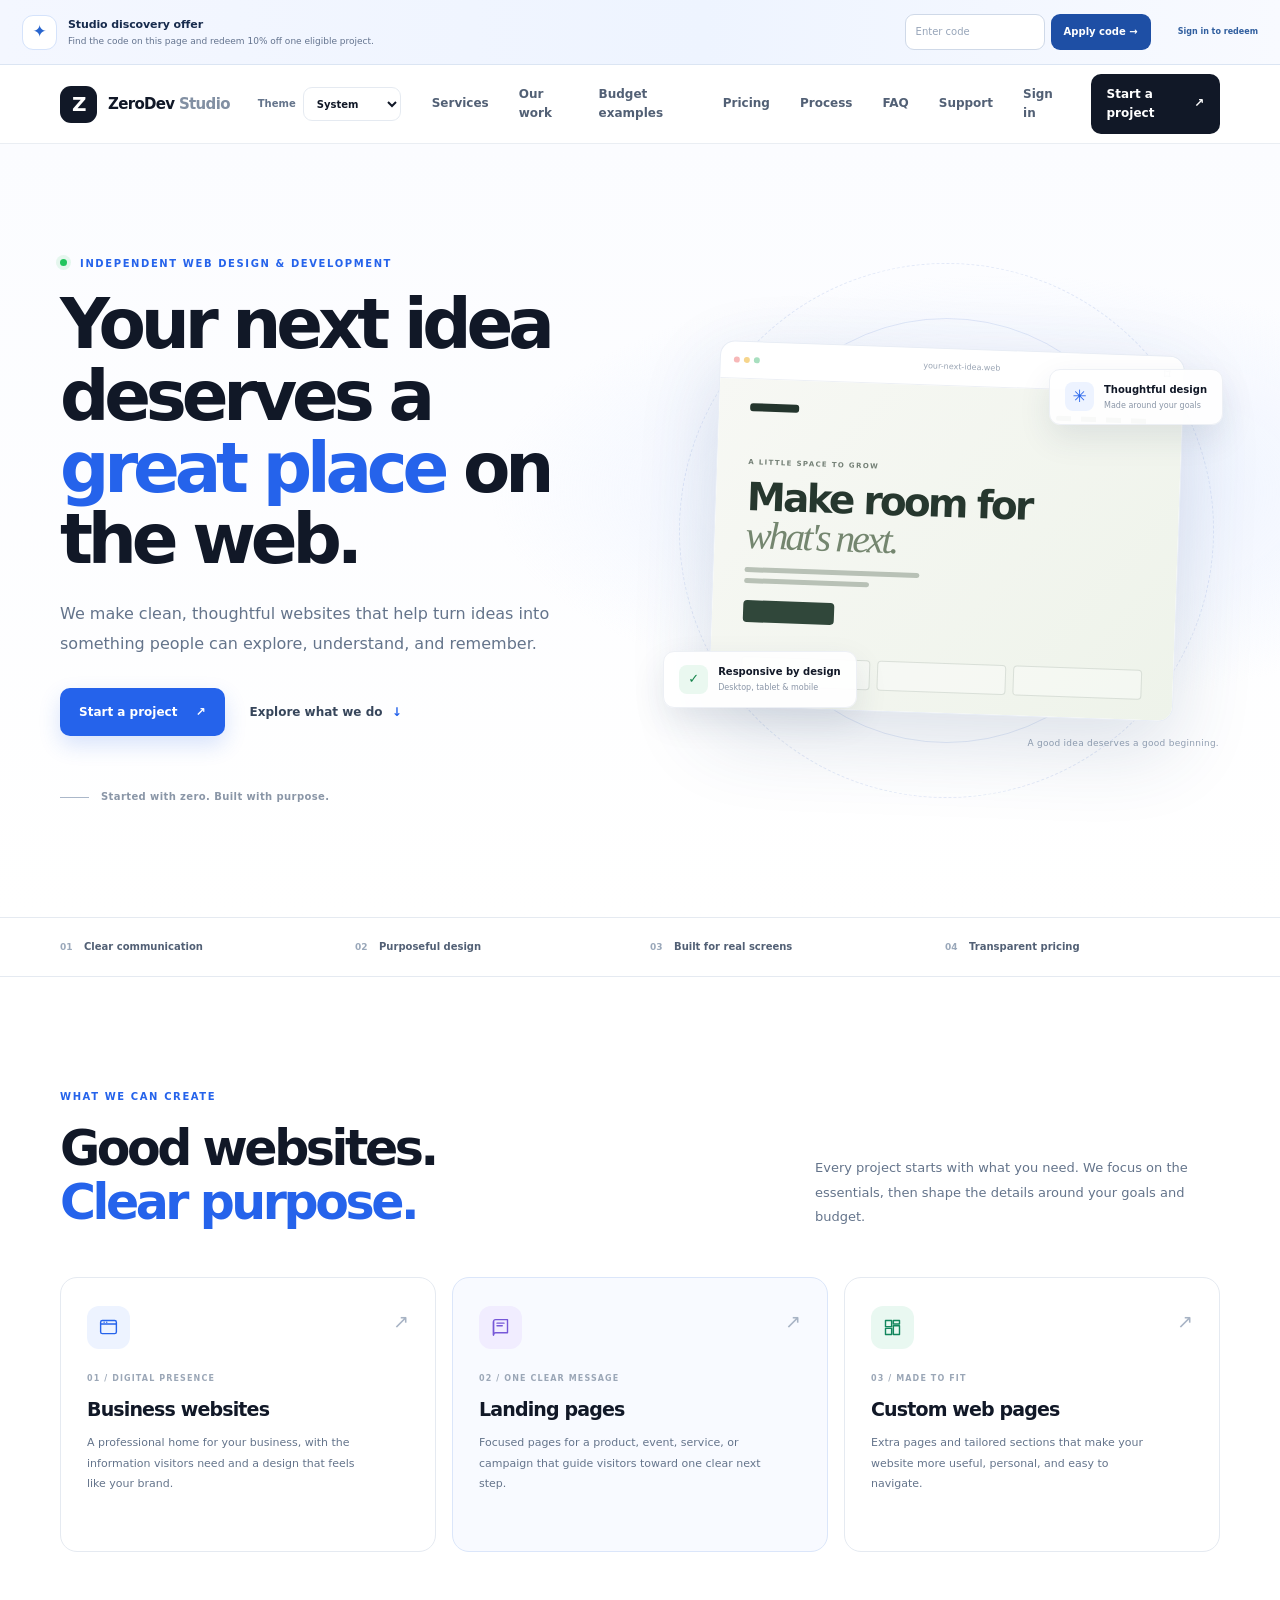
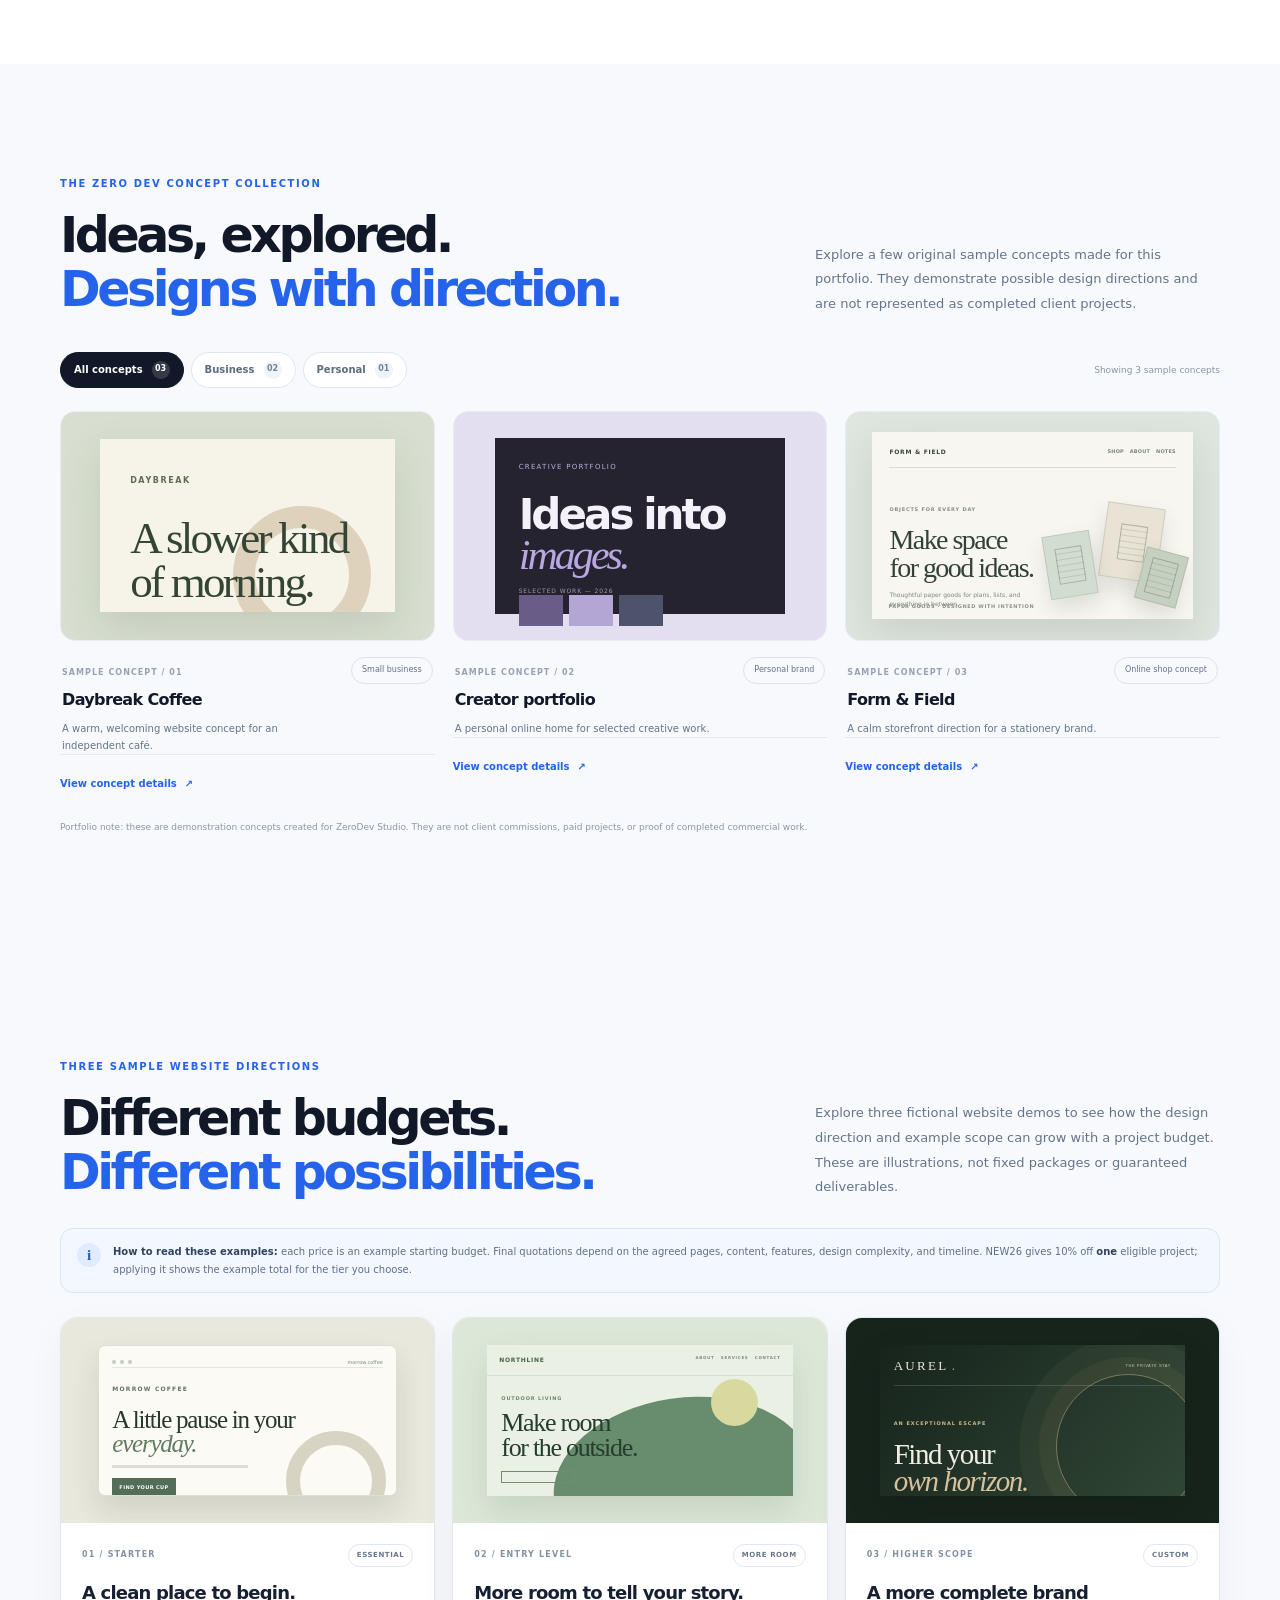
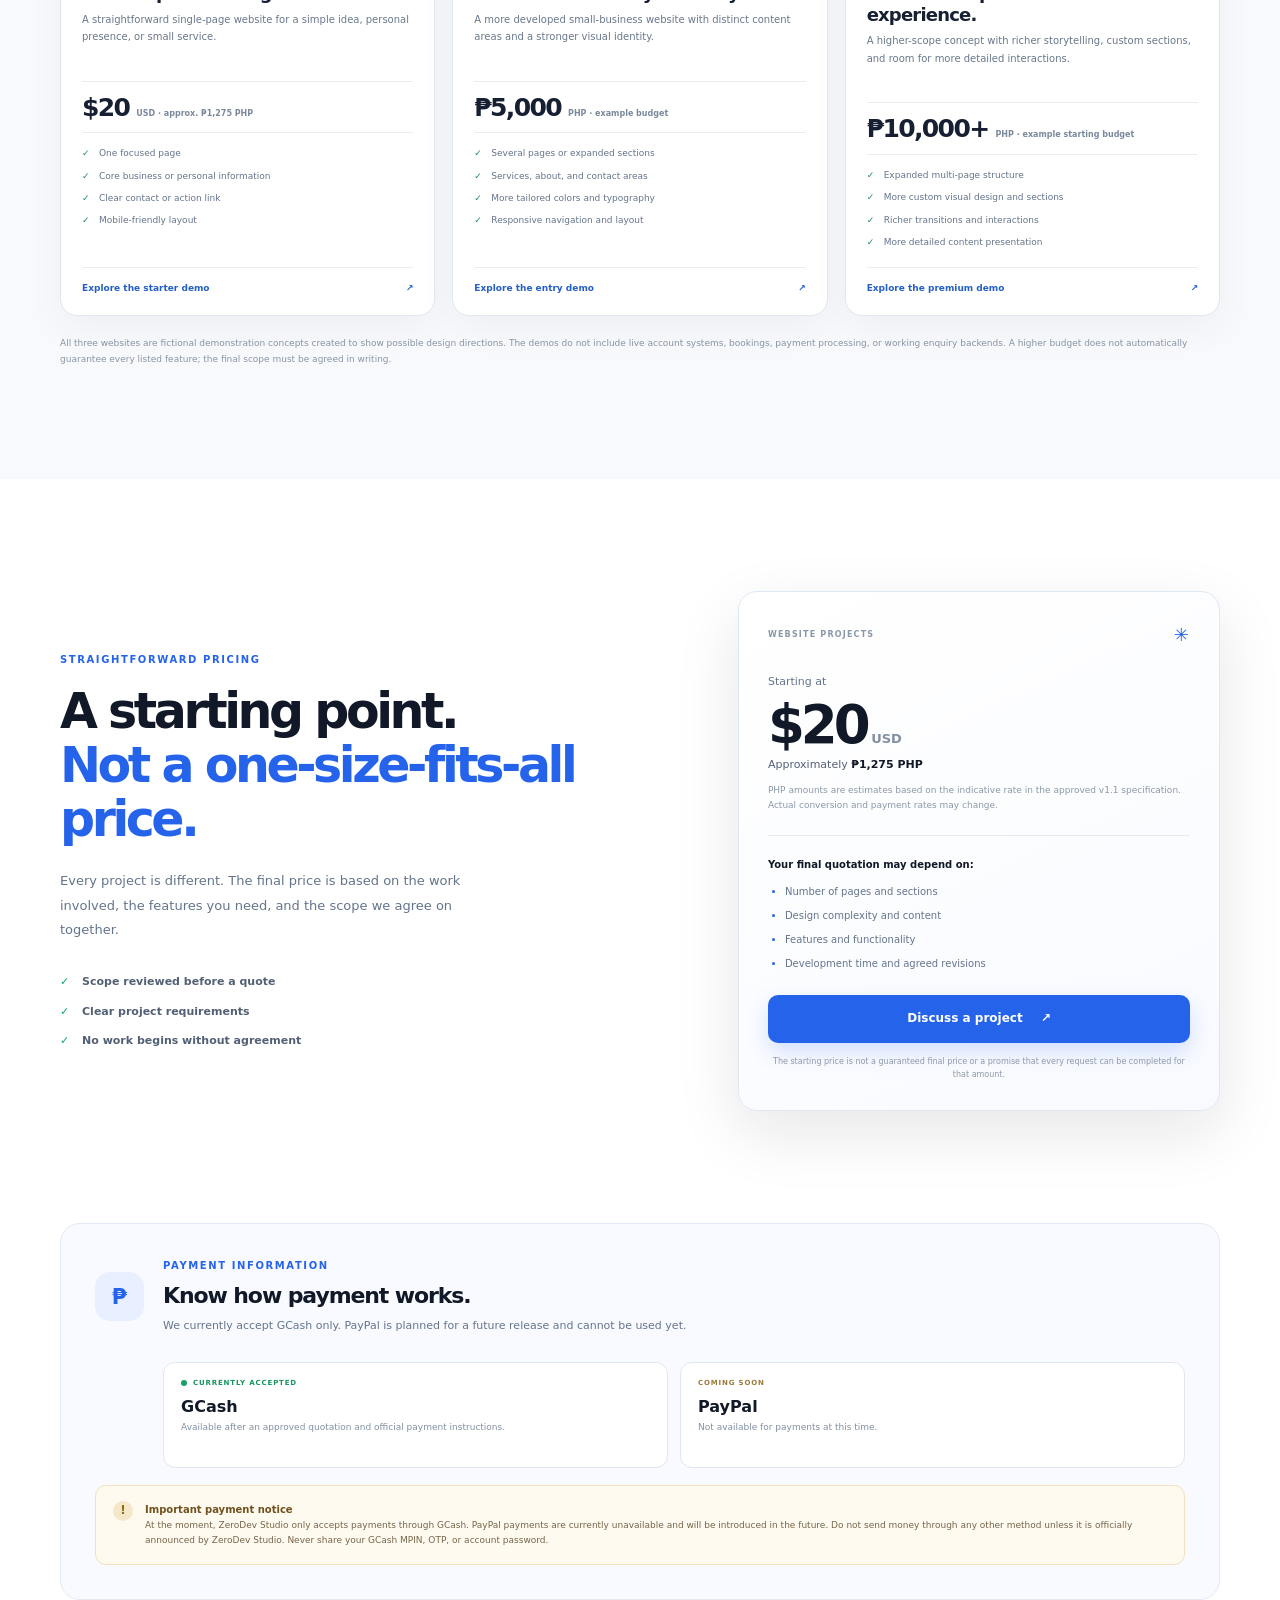
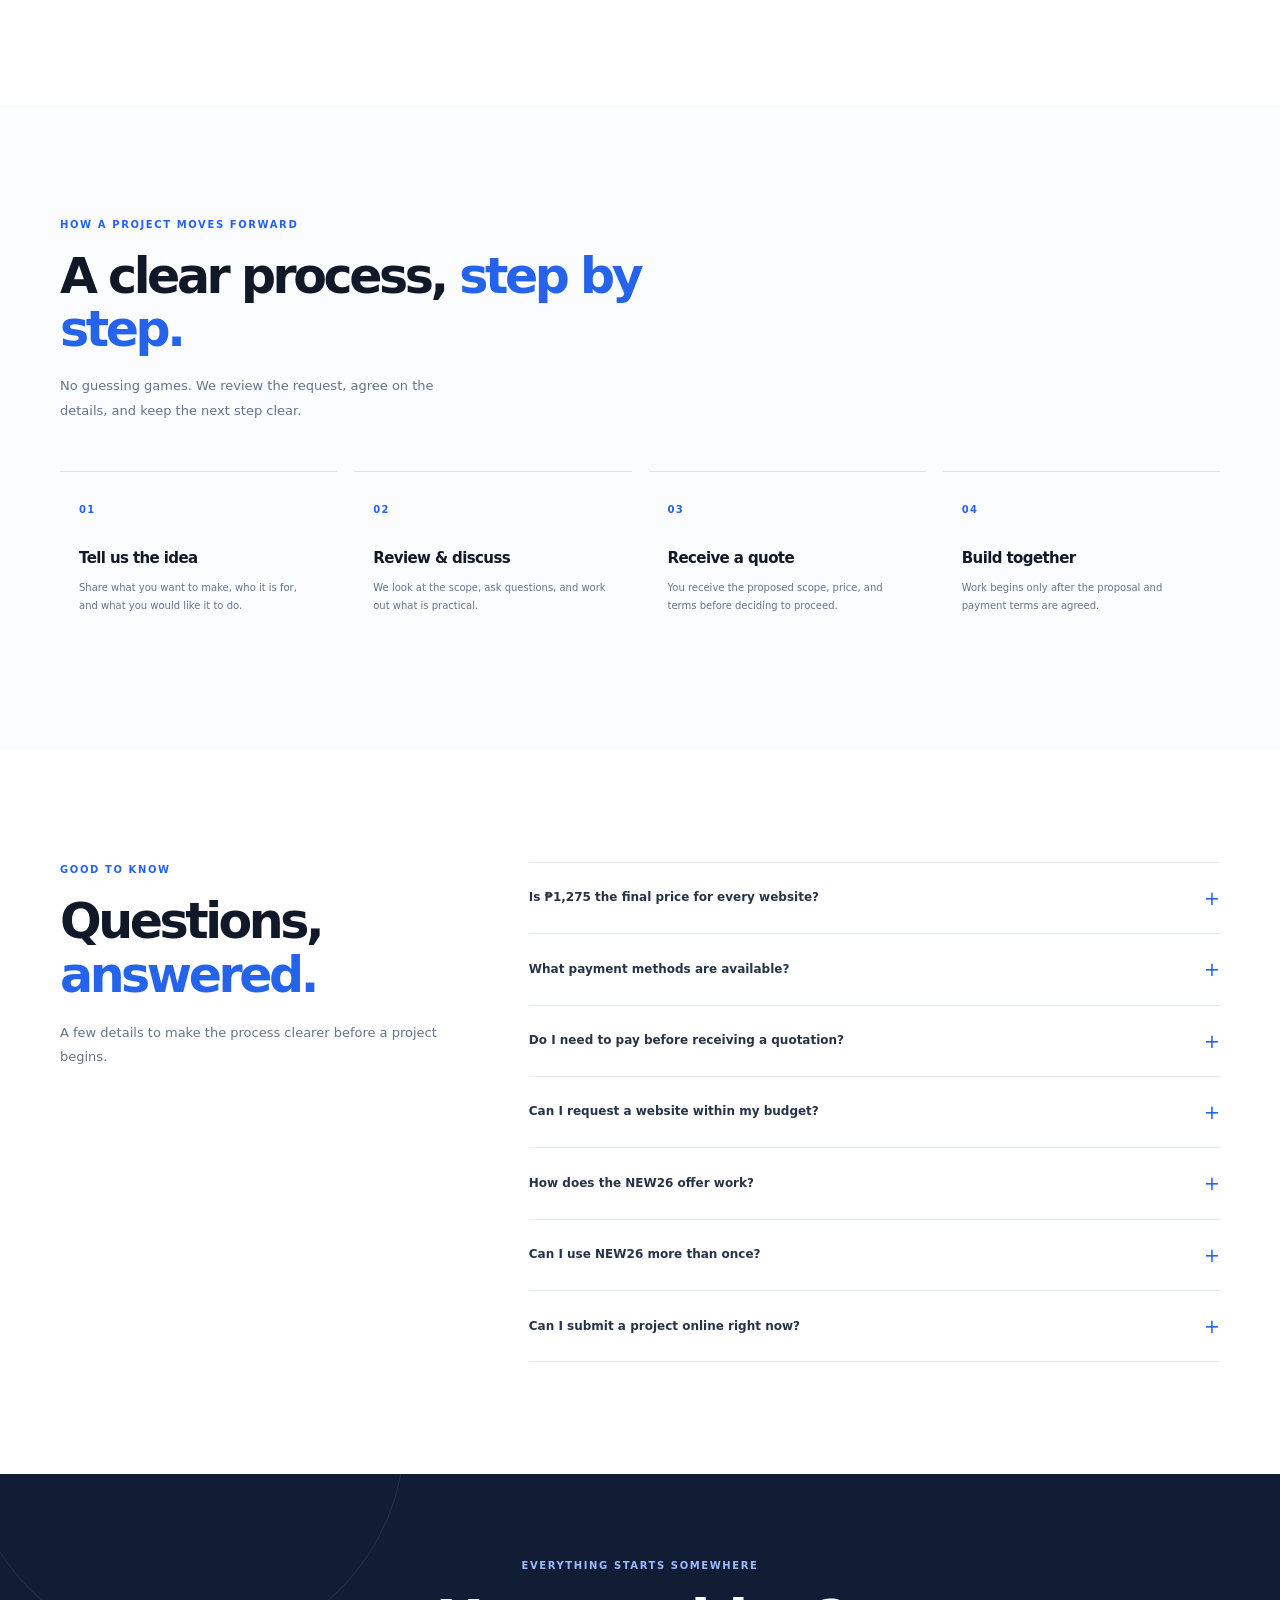
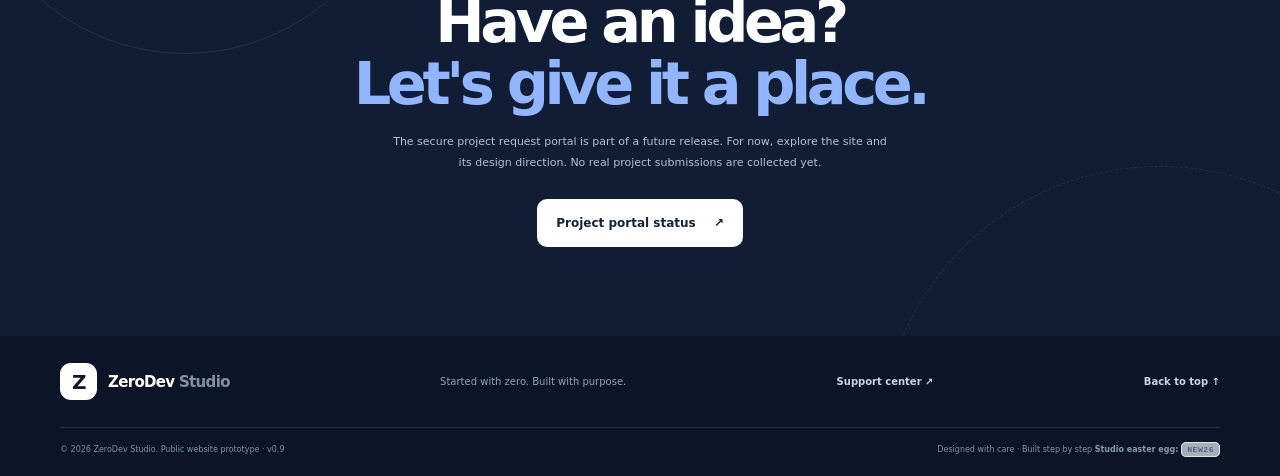
==== commit aa55dc89: "Add files via upload" ====
--- a/index.html
+++ b/index.html
@@ -23,10 +23,33 @@
   <link rel="icon" href="assets/icons/favicon.svg" type="image/svg+xml">
   <link rel="stylesheet" href="css/style.css">
   <link rel="stylesheet" href="css/theme.css">
+  <link rel="stylesheet" href="css/promo.css">
+  <link rel="stylesheet" href="css/budget-samples.css">
   <script src="js/theme.js" defer></script>
+  <script src="js/backend-config.js" defer></script>
+  <script src="js/promo.js" defer></script>
   <script src="js/script.js" defer></script>
 </head>
 <body>
+  <section class="promo-ribbon" aria-label="ZeroDev Studio discount code">
+    <div class="promo-ribbon-inner">
+      <div class="promo-ribbon-copy">
+        <span class="promo-ribbon-icon" aria-hidden="true">✦</span>
+        <div><strong>Studio discovery offer</strong><span>Find the code on this page and redeem 10% off one eligible project.</span></div>
+      </div>
+      <form class="promo-redeem-form" data-promo-form>
+        <label class="visually-hidden" for="public-promo-code">Enter your studio discount code</label>
+        <input id="public-promo-code" name="code" type="text" inputmode="text" autocomplete="off" autocapitalize="characters" maxlength="16" placeholder="Enter code" aria-label="Enter studio discount code" required>
+        <button type="submit">Apply code <span aria-hidden="true">→</span></button>
+      </form>
+      <div class="promo-ribbon-feedback">
+        <span class="promo-status" data-promo-status role="status" aria-live="polite"></span>
+        <a class="promo-signin-link" href="account/index.html">Sign in to redeem</a>
+        <span class="promo-applied-chip" data-promo-applied hidden>NEW26 · 10% applied</span>
+      </div>
+    </div>
+  </section>
+
   <a class="skip-link" href="#main">Skip to content</a>
 
   <header class="site-header" id="top">
@@ -51,9 +74,11 @@
         </div>
         <a href="#services">Services</a>
         <a href="#work">Our work</a>
+        <a href="#budget-samples">Budget examples</a>
         <a href="#pricing">Pricing</a>
         <a href="#process">Process</a>
         <a href="#faq">FAQ</a>
+        <a href="support/index.html">Support</a>
         <a class="portal-nav-link" href="account/index.html">Sign in</a>
         <a class="nav-cta" href="#start-project">Start a project <span aria-hidden="true">↗</span></a>
       </nav>
@@ -199,6 +224,70 @@
       </div>
     </section>
 
+    <section class="budget-samples-section section-space" id="budget-samples">
+      <div class="container">
+        <div class="section-heading split-heading budget-heading">
+          <div><p class="eyebrow">THREE SAMPLE WEBSITE DIRECTIONS</p><h2>Different budgets.<br><span>Different possibilities.</span></h2></div>
+          <p class="section-intro">Explore three fictional website demos to see how the design direction and example scope can grow with a project budget. These are illustrations, not fixed packages or guaranteed deliverables.</p>
+        </div>
+        <div class="budget-note"><span class="budget-note-mark">i</span><p><strong>How to read these examples:</strong> each price is an example starting budget. Final quotations depend on the agreed pages, content, features, design complexity, and timeline. NEW26 gives 10% off <strong>one</strong> eligible project; applying it shows the example total for the tier you choose.</p></div>
+
+        <div class="budget-tier-grid">
+          <article class="budget-tier-card tier-starter">
+            <div class="tier-preview tier-preview-starter" aria-hidden="true">
+              <div class="mini-window"><div class="mini-window-top"><i></i><i></i><i></i><span>morrow.coffee</span></div><div class="mini-starter-brand">MORROW COFFEE</div><div class="mini-starter-title">A little pause in your <em>everyday.</em></div><div class="mini-starter-line"></div><div class="mini-starter-button">FIND YOUR CUP</div><div class="mini-starter-circle"></div></div>
+            </div>
+            <div class="tier-card-body">
+              <div class="tier-title-row"><span class="tier-eyebrow">01 / STARTER</span><span class="tier-level">ESSENTIAL</span></div>
+              <h3>A clean place to begin.</h3>
+              <p class="tier-description">A straightforward single-page website for a simple idea, personal presence, or small service.</p>
+              <div class="tier-pricing" data-promo-tier>
+                <div class="tier-price-line"><div class="tier-price-value" data-tier-standard><strong>$20</strong><span>USD · approx. ₱1,275 PHP</span></div><div class="tier-price-value tier-price-sale" data-tier-discounted hidden><strong>$18</strong><span>USD · approx. ₱1,148 PHP</span></div><span class="promo-discount-badge tier-discount-badge" data-tier-badge hidden>10% OFF</span></div>
+                <div class="tier-original-row" data-tier-original hidden><del>Regular example budget: $20 USD</del></div>
+              </div>
+              <ul class="tier-feature-list"><li>One focused page</li><li>Core business or personal information</li><li>Clear contact or action link</li><li>Mobile-friendly layout</li></ul>
+              <a class="tier-demo-link" href="samples/starter/index.html">Explore the starter demo <span aria-hidden="true">↗</span></a>
+            </div>
+          </article>
+
+          <article class="budget-tier-card tier-entry">
+            <div class="tier-preview tier-preview-entry" aria-hidden="true">
+              <div class="entry-mini-window"><div class="entry-mini-nav"><b>NORTHLINE</b><span>ABOUT&nbsp;&nbsp; SERVICES&nbsp;&nbsp; CONTACT</span></div><div class="entry-mini-copy"><small>OUTDOOR LIVING</small><b>Make room<br>for the outside.</b><i></i></div><div class="entry-mini-hill"></div><div class="entry-mini-sun"></div></div>
+            </div>
+            <div class="tier-card-body">
+              <div class="tier-title-row"><span class="tier-eyebrow">02 / ENTRY LEVEL</span><span class="tier-level">MORE ROOM</span></div>
+              <h3>More room to tell your story.</h3>
+              <p class="tier-description">A more developed small-business website with distinct content areas and a stronger visual identity.</p>
+              <div class="tier-pricing" data-promo-tier>
+                <div class="tier-price-line"><div class="tier-price-value" data-tier-standard><strong>₱5,000</strong><span>PHP · example budget</span></div><div class="tier-price-value tier-price-sale" data-tier-discounted hidden><strong>₱4,500</strong><span>PHP · after 10% discount</span></div><span class="promo-discount-badge tier-discount-badge" data-tier-badge hidden>10% OFF</span></div>
+                <div class="tier-original-row" data-tier-original hidden><del>Regular example budget: ₱5,000</del></div>
+              </div>
+              <ul class="tier-feature-list"><li>Several pages or expanded sections</li><li>Services, about, and contact areas</li><li>More tailored colors and typography</li><li>Responsive navigation and layout</li></ul>
+              <a class="tier-demo-link" href="samples/entry/index.html">Explore the entry demo <span aria-hidden="true">↗</span></a>
+            </div>
+          </article>
+
+          <article class="budget-tier-card tier-premium">
+            <div class="tier-preview tier-preview-premium" aria-hidden="true">
+              <div class="premium-mini-window"><div class="premium-mini-nav">AUREL<span>.</span><small>THE PRIVATE STAY</small></div><div class="premium-mini-rings"></div><div class="premium-mini-copy"><small>AN EXCEPTIONAL ESCAPE</small><b>Find your<br><em>own horizon.</em></b><i>DISCOVER AUREL ↗</i></div></div>
+            </div>
+            <div class="tier-card-body">
+              <div class="tier-title-row"><span class="tier-eyebrow">03 / HIGHER SCOPE</span><span class="tier-level">CUSTOM</span></div>
+              <h3>A more complete brand experience.</h3>
+              <p class="tier-description">A higher-scope concept with richer storytelling, custom sections, and room for more detailed interactions.</p>
+              <div class="tier-pricing" data-promo-tier>
+                <div class="tier-price-line"><div class="tier-price-value" data-tier-standard><strong>₱10,000+</strong><span>PHP · example starting budget</span></div><div class="tier-price-value tier-price-sale" data-tier-discounted hidden><strong>₱9,000+</strong><span>PHP · after 10% discount</span></div><span class="promo-discount-badge tier-discount-badge" data-tier-badge hidden>10% OFF</span></div>
+                <div class="tier-original-row" data-tier-original hidden><del>Regular example budget: ₱10,000+</del></div>
+              </div>
+              <ul class="tier-feature-list"><li>Expanded multi-page structure</li><li>More custom visual design and sections</li><li>Richer transitions and interactions</li><li>More detailed content presentation</li></ul>
+              <a class="tier-demo-link" href="samples/premium/index.html">Explore the premium demo <span aria-hidden="true">↗</span></a>
+            </div>
+          </article>
+        </div>
+        <p class="budget-disclaimer">All three websites are fictional demonstration concepts created to show possible design directions. The demos do not include live account systems, bookings, payment processing, or working enquiry backends. A higher budget does not automatically guarantee every listed feature; the final scope must be agreed in writing.</p>
+      </div>
+    </section>
+
     <section class="pricing-section section-space" id="pricing">
       <div class="container pricing-layout">
         <div class="pricing-copy">
@@ -213,10 +302,15 @@
         </div>
         <div class="price-card">
           <div class="price-card-top"><span>WEBSITE PROJECTS</span><span class="price-spark">✳</span></div>
-          <p class="price-label">Starting at</p>
-          <div class="price-main">$20<span> USD</span></div>
-          <div class="price-php">Approximately <b>₱1,275 PHP</b></div>
-          <p class="price-disclaimer">PHP estimate based on the indicative rate in the approved v1.1 specification. Actual conversion and payment rates may change.</p>
+          <div class="promo-price-display" data-promo-price>
+          <div class="price-heading-row"><p class="price-label">Starting at</p><span class="promo-discount-badge" data-promo-badge hidden>10% OFF</span></div>
+          <div class="promo-original-row" data-promo-original hidden><del>$20 USD</del><del>₱1,275 PHP</del></div>
+          <div class="price-main" data-price-standard>$20<span> USD</span></div>
+          <div class="price-main promo-price-sale" data-price-discounted hidden>$18<span> USD</span></div>
+          <div class="price-php">Approximately <b data-price-php-standard>₱1,275 PHP</b><b data-price-php-discount hidden>₱1,148 PHP</b></div>
+          <p class="price-disclaimer">PHP amounts are estimates based on the indicative rate in the approved v1.1 specification. Actual conversion and payment rates may change.</p>
+          <p class="promo-price-note" data-promo-price-note hidden>NEW26 has been applied to this account's eligible starting-price offer. A custom quotation will show its own discount breakdown.</p>
+          </div>
           <div class="price-divider"></div>
           <p class="included-title">Your final quotation may depend on:</p>
           <ul class="price-list">
@@ -263,10 +357,12 @@
       <div class="container faq-layout">
         <div><p class="eyebrow">GOOD TO KNOW</p><h2>Questions, <span>answered.</span></h2><p class="section-intro">A few details to make the process clearer before a project begins.</p></div>
         <div class="faq-list">
-          <details class="faq-item"><summary>Is ₱1,275 the final price for every website?<span aria-hidden="true">+</span></summary><p>No. It is an approximate PHP equivalent of the $20 USD starting price in the approved specification. The final quotation depends on your project's pages, features, design, and overall scope.</p></details>
+          <details class="faq-item"><summary>Is ₱1,275 the final price for every website?<span aria-hidden="true">+</span></summary><p>No. It is the approximate PHP equivalent of the $20 USD Starter example. The sample gallery also shows an Entry-level example at ₱5,000 and a higher-scope concept from ₱10,000+. These are illustrative budgets, not fixed packages; the final quotation depends on the agreed pages, features, design, and overall scope.</p></details>
           <details class="faq-item"><summary>What payment methods are available?<span aria-hidden="true">+</span></summary><p>GCash is the only currently accepted method. PayPal is coming soon but is not available yet. Official payment instructions should only be provided after a project quotation is reviewed and accepted.</p></details>
           <details class="faq-item"><summary>Do I need to pay before receiving a quotation?<span aria-hidden="true">+</span></summary><p>No payment should be made just to request a quotation. The project scope, price, and terms should be discussed and agreed first.</p></details>
           <details class="faq-item"><summary>Can I request a website within my budget?<span aria-hidden="true">+</span></summary><p>Yes. You can share a budget range. The studio will review whether the requested work can fit that range and explain any adjustments needed. A requested budget does not automatically determine the final price.</p></details>
+          <details class="faq-item"><summary>How does the NEW26 offer work?<span aria-hidden="true">+</span></summary><p>Find NEW26 on the public website, account page, or client portal and enter it in the code box at the top. Each verified account can redeem it once for 10% off one eligible project quotation. The quotation will show the original amount, discount, and final total.</p></details>
+          <details class="faq-item"><summary>Can I use NEW26 more than once?<span aria-hidden="true">+</span></summary><p>No. The offer is limited to one redemption per verified account. In the live service, this is enforced by the backend rather than by a browser-only setting.</p></details>
           <details class="faq-item"><summary>Can I submit a project online right now?<span aria-hidden="true">+</span></summary><p>The secure project ticket and client portal are still being developed. This version is a website prototype; it does not collect project submissions or personal information.</p></details>
         </div>
       </div>
@@ -287,9 +383,10 @@
     <div class="container footer-top">
       <a class="brand footer-brand" href="#top"><span class="brand-mark" aria-hidden="true">Z</span><span class="brand-name">ZeroDev <span>Studio</span></span></a>
       <p>Started with zero. Built with purpose.</p>
+      <a class="back-top" href="support/index.html">Support center ↗</a>
       <a class="back-top" href="#top">Back to top ↑</a>
     </div>
-    <div class="container footer-bottom"><span>© <span id="current-year">2026</span> ZeroDev Studio. Public website prototype · v0.3</span><span>Designed with care · Built step by step</span></div>
+    <div class="container footer-bottom"><span>© <span id="current-year">2026</span> ZeroDev Studio. Public website prototype · v0.9</span><span>Designed with care · Built step by step <span class="promo-easter-egg">Studio easter egg: <code>NEW26</code></span></span></div>
   </footer>
 
   <dialog class="info-dialog concept-dialog" id="concept-dialog" aria-labelledby="concept-dialog-title">
@@ -312,7 +409,7 @@
       <span class="dialog-icon" aria-hidden="true">✳</span>
       <p class="eyebrow">ZERO DEV STUDIO / NEXT RELEASE</p>
       <h2 id="dialog-title">Explore the client portal preview.</h2>
-      <p>The v0.3 interface preview is ready to explore. Secure sign-in, real project tickets, private messaging, and connected notifications are still planned for later releases. This preview uses sample content only and does not collect personal information or process payments.</p>
+      <p>The client portal interface preview is ready to explore. Secure sign-in, email verification, real project tickets, private messaging, and connected notifications are still being developed. This preview uses sample content only and does not collect personal information or process payments.</p>
       <a class="button button-primary" href="portal/index.html">Open portal preview <span aria-hidden="true">↗</span></a>
       <button class="button button-secondary dialog-done" type="button">Close</button>
     </div>
--- a/css/promo.css
+++ b/css/promo.css
@@ -0,0 +1,176 @@
+/* ZeroDev Studio v0.7 — promotion ribbon and one-time discount presentation. */
+.visually-hidden {
+  position: absolute !important;
+  width: 1px !important;
+  height: 1px !important;
+  padding: 0 !important;
+  margin: -1px !important;
+  overflow: hidden !important;
+  clip: rect(0, 0, 0, 0) !important;
+  white-space: nowrap !important;
+  border: 0 !important;
+}
+.promo-ribbon {
+  position: relative;
+  z-index: 40;
+  border-bottom: 1px solid #dbe5f3;
+  background: linear-gradient(90deg, #f4f7ff 0%, #eef4ff 55%, #f8faff 100%);
+  color: #172b4d;
+}
+.promo-ribbon-inner {
+  display: grid;
+  width: min(1260px, calc(100% - 44px));
+  min-height: 64px;
+  grid-template-columns: minmax(250px, 1fr) auto auto;
+  align-items: center;
+  gap: 18px;
+  margin: 0 auto;
+  padding: 8px 0;
+}
+.promo-ribbon-copy { display: flex; align-items: center; gap: 11px; min-width: 0; }
+.promo-ribbon-icon {
+  display: grid;
+  width: 35px;
+  height: 35px;
+  flex: 0 0 35px;
+  place-items: center;
+  border: 1px solid #d5e3fb;
+  border-radius: 11px;
+  background: #fff;
+  color: #2865ce;
+  font-size: 17px;
+}
+.promo-ribbon-copy strong, .promo-ribbon-copy span:not(.promo-ribbon-icon) { display: block; }
+.promo-ribbon-copy strong { font-size: 11px; font-weight: 850; letter-spacing: -.01em; }
+.promo-ribbon-copy div > span { margin-top: 2px; color: #63738e; font-size: 9px; line-height: 1.45; }
+.promo-redeem-form { display: flex; align-items: center; gap: 6px; }
+.promo-redeem-form input {
+  width: 140px;
+  min-height: 36px;
+  border: 1px solid #cfd9e8;
+  border-radius: 9px;
+  padding: 0 10px;
+  background: #fff;
+  color: #172b4d;
+  font: inherit;
+  font-size: 10px;
+  font-weight: 750;
+  letter-spacing: .08em;
+  text-transform: uppercase;
+}
+.promo-redeem-form input::placeholder { color: #97a5b9; font-weight: 500; letter-spacing: 0; text-transform: none; }
+.promo-redeem-form input:focus-visible { outline: 3px solid rgba(37, 99, 235, .2); outline-offset: 2px; border-color: #6a91d5; }
+.promo-redeem-form button {
+  min-height: 36px;
+  border: 0;
+  border-radius: 9px;
+  padding: 0 13px;
+  background: #1e4fa5;
+  color: #fff;
+  font: inherit;
+  font-size: 10px;
+  font-weight: 850;
+  white-space: nowrap;
+  cursor: pointer;
+  transition: transform .18s ease, background .18s ease;
+}
+.promo-redeem-form button:hover { transform: translateY(-1px); background: #183f85; }
+.promo-redeem-form button:disabled, .promo-redeem-form input:disabled { opacity: .7; cursor: default; }
+.promo-ribbon-feedback { display: flex; align-items: center; justify-content: flex-end; gap: 9px; min-width: 0; }
+.promo-status { max-width: 260px; color: #50627f; font-size: 8px; line-height: 1.45; }
+.promo-status[hidden] { display: none; }
+.promo-status[data-kind="success"] { color: #14734b; }
+.promo-status[data-kind="warning"] { color: #8a641c; }
+.promo-status[data-kind="error"] { color: #a12e37; }
+.promo-signin-link { color: #315f9f; font-size: 8px; font-weight: 800; white-space: nowrap; }
+.promo-signin-link:hover { color: #174180; }
+.promo-applied-chip {
+  display: inline-flex;
+  align-items: center;
+  min-height: 26px;
+  border: 1px solid #b8dfc9;
+  border-radius: 999px;
+  padding: 0 10px;
+  background: #eaf8f0;
+  color: #176b45;
+  font-size: 8px;
+  font-weight: 850;
+  white-space: nowrap;
+}
+.promo-applied-chip[hidden] { display: none; }
+
+/* Easter egg labels are deliberately subtle but visible and keyboard/screen-reader accessible. */
+.promo-easter-egg { color: #8a98ac; font-size: 8px; font-weight: 600; }
+.promo-easter-egg code {
+  border: 1px solid #d9e2ef;
+  border-radius: 5px;
+  padding: 2px 5px;
+  background: rgba(255,255,255,.65);
+  color: #48658f;
+  font-family: ui-monospace, SFMono-Regular, Consolas, monospace;
+  font-size: 8px;
+  font-weight: 850;
+  letter-spacing: .07em;
+}
+
+/* Pricing card states: keep the standard price until a redemption is confirmed. */
+.price-heading-row { display: flex; align-items: center; justify-content: space-between; gap: 10px; }
+.promo-discount-badge {
+  display: inline-flex;
+  align-items: center;
+  min-height: 25px;
+  border: 1px solid #b8dfc9;
+  border-radius: 7px;
+  padding: 0 9px;
+  background: #eaf8f0;
+  color: #176b45;
+  font-size: 9px;
+  font-weight: 900;
+  letter-spacing: .06em;
+}
+.promo-discount-badge[hidden], .promo-original-row[hidden], [data-price-discounted][hidden], [data-price-php-discount][hidden], [data-promo-price-note][hidden] { display: none !important; }
+.promo-original-row { display: flex; flex-wrap: wrap; gap: 9px; margin: 4px 0 1px; color: #8995a8; font-size: 12px; font-weight: 700; }
+.promo-original-row del { text-decoration-thickness: 1px; text-decoration-color: #bd6d6d; }
+.price-main.promo-price-sale { color: #16744a; }
+.price-php b[data-price-php-discount] { color: #16744a; }
+.promo-price-note { margin: 8px 0 0; border-left: 2px solid #72b995; padding-left: 9px; color: #537663; font-size: 9px; line-height: 1.65; }
+.promo-price-note[hidden] { display: none !important; }
+
+html[data-theme="dark"] .promo-ribbon { border-color: #2b3f60; background: linear-gradient(90deg, #111f35, #152945 55%, #101d31); color: #e7edf7; }
+html[data-theme="dark"] .promo-ribbon-icon { border-color: #314b72; background: #1a2b45; color: #a9c7ff; }
+html[data-theme="dark"] .promo-ribbon-copy div > span { color: #a5b5cd; }
+html[data-theme="dark"] .promo-redeem-form input { border-color: #3a506d; background: #0c1728; color: #e7edf7; }
+html[data-theme="dark"] .promo-redeem-form input::placeholder { color: #8193ad; }
+html[data-theme="dark"] .promo-redeem-form button { background: #3169c3; }
+html[data-theme="dark"] .promo-status { color: #b0bfd5; }
+html[data-theme="dark"] .promo-status[data-kind="success"] { color: #9ad9b7; }
+html[data-theme="dark"] .promo-status[data-kind="warning"] { color: #e4cb8b; }
+html[data-theme="dark"] .promo-status[data-kind="error"] { color: #f2a8ac; }
+html[data-theme="dark"] .promo-signin-link { color: #a9c7ff; }
+html[data-theme="dark"] .promo-applied-chip,
+html[data-theme="dark"] .promo-discount-badge { border-color: #285d43; background: #142c21; color: #a9dfbf; }
+html[data-theme="dark"] .promo-easter-egg { color: #8192aa; }
+html[data-theme="dark"] .promo-easter-egg code { border-color: #34465e; background: #111d30; color: #a9c7ff; }
+html[data-theme="dark"] .promo-original-row { color: #9eacc0; }
+html[data-theme="dark"] .price-main.promo-price-sale,
+html[data-theme="dark"] .price-php b[data-price-php-discount] { color: #9ad9b7; }
+html[data-theme="dark"] .promo-price-note { border-color: #3d8461; color: #a6cbb5; }
+
+@media (max-width: 980px) {
+  .promo-ribbon-inner { grid-template-columns: minmax(220px, 1fr) auto; gap: 10px 14px; }
+  .promo-ribbon-feedback { grid-column: 1 / -1; justify-content: flex-start; min-height: 16px; padding-left: 46px; }
+}
+@media (max-width: 620px) {
+  .promo-ribbon-inner { width: calc(100% - 28px); grid-template-columns: 1fr; gap: 8px; padding: 10px 0; }
+  .promo-ribbon-copy { gap: 9px; }
+  .promo-ribbon-icon { width: 31px; height: 31px; flex-basis: 31px; }
+  .promo-ribbon-copy strong { font-size: 10px; }
+  .promo-ribbon-copy div > span { font-size: 8px; }
+  .promo-redeem-form { width: 100%; }
+  .promo-redeem-form input { width: 0; flex: 1; }
+  .promo-ribbon-feedback { grid-column: auto; flex-wrap: wrap; padding-left: 40px; }
+  .promo-status { max-width: 100%; }
+}
+@media (prefers-reduced-motion: reduce) {
+  .promo-redeem-form button { transition: none; }
+}
--- a/css/budget-samples.css
+++ b/css/budget-samples.css
@@ -0,0 +1,99 @@
+/* ZeroDev Studio v0.8 — illustrated budget tiers and linked website demos. */
+.budget-samples-section { background: var(--soft); }
+.budget-heading { margin-bottom: 28px; }
+.budget-note { display: flex; align-items: flex-start; gap: 12px; margin: 0 0 24px; border: 1px solid #d9e5f7; border-radius: 13px; padding: 14px 16px; background: #f3f7ff; }
+.budget-note-mark { display: grid; width: 24px; height: 24px; flex: 0 0 24px; place-items: center; border-radius: 50%; background: #e1ebff; color: #285fb5; font-family: Georgia, serif; font-size: 15px; font-weight: 800; }
+.budget-note p { margin: 0; color: #5f7088; font-size: 10px; line-height: 1.75; }
+.budget-note strong { color: #30445f; }
+.budget-tier-grid { display: grid; grid-template-columns: repeat(3, minmax(0, 1fr)); align-items: stretch; gap: 17px; }
+.budget-tier-card { display: flex; min-width: 0; flex-direction: column; overflow: hidden; border: 1px solid #e1e7ef; border-radius: 17px; background: #fff; box-shadow: 0 12px 38px rgba(15,23,42,.045); transition: transform .22s ease, box-shadow .22s ease, border-color .22s ease; }
+.budget-tier-card:hover { transform: translateY(-4px); border-color: #c7d5eb; box-shadow: 0 20px 48px rgba(15,23,42,.09); }
+.tier-preview { position: relative; display: grid; height: 205px; overflow: hidden; place-items: center; padding: 17px; }
+.tier-preview-starter { background: #e8e8dc; }
+.mini-window { position: relative; width: 88%; height: 88%; overflow: hidden; border: 1px solid #dedfd3; border-radius: 7px; padding: 11px 13px; background: #fbfaf4; box-shadow: 0 15px 30px rgba(43,51,39,.12); }
+.mini-window-top { display: flex; align-items: center; gap: 4px; height: 11px; border-bottom: 1px solid #e7e4d9; color: #7d8879; }
+.mini-window-top i { width: 4px; height: 4px; border-radius: 50%; background: #c5cbbd; }
+.mini-window-top span { margin-left: auto; font-size: 5px; }
+.mini-starter-brand { margin-top: 16px; color: #5d725f; font-size: 6px; font-weight: 900; letter-spacing: .2em; }
+.mini-starter-title { position: relative; z-index: 1; width: 77%; margin-top: 14px; color: #29382e; font-family: Georgia, serif; font-size: clamp(17px, 2.1vw, 25px); line-height: .96; letter-spacing: -.05em; }
+.mini-starter-title em { color: #617a60; font-weight: 400; }
+.mini-starter-line { width: 50%; height: 3px; margin-top: 9px; background: #deddd1; }
+.mini-starter-button { display: inline-block; margin-top: 10px; padding: 5px 7px; background: #536d59; color: white; font-size: 5px; font-weight: 800; letter-spacing: .08em; }
+.mini-starter-circle { position: absolute; right: 10px; bottom: -36px; width: 100px; height: 100px; border: 14px solid #c9c5b1; border-radius: 50%; opacity: .7; }
+.tier-preview-entry { background: #dce7d8; }
+.entry-mini-window { position: relative; width: 90%; height: 88%; overflow: hidden; background: #eaf0e4; box-shadow: 0 15px 30px rgba(43,70,49,.12); }
+.entry-mini-nav { position: relative; z-index: 2; display: flex; justify-content: space-between; gap: 6px; padding: 10px 12px; border-bottom: 1px solid #d4dfd1; color: #45604b; font-size: 6px; letter-spacing: .12em; }
+.entry-mini-nav span { color: #7c8c7d; font-size: 4px; font-weight: 700; }
+.entry-mini-copy { position: relative; z-index: 2; padding: 18px 0 0 14px; }
+.entry-mini-copy small { display: block; color: #6d8a70; font-size: 5px; font-weight: 900; letter-spacing: .17em; }
+.entry-mini-copy b { display: block; margin-top: 8px; color: #243d2c; font-family: Georgia, serif; font-size: clamp(18px, 2.1vw, 26px); font-weight: 500; line-height: .98; letter-spacing: -.05em; }
+.entry-mini-copy i { display: block; width: 74px; height: 12px; margin-top: 10px; border: 1px solid #728c72; }
+.entry-mini-hill { position: absolute; right: -20px; bottom: -72px; width: 85%; height: 170px; border-radius: 50% 50% 0 0; background: #688c6e; transform: rotate(-8deg); }
+.entry-mini-sun { position: absolute; top: 34px; right: 35px; width: 47px; height: 47px; border-radius: 50%; background: #d8d99e; }
+.tier-preview-premium { background: #17241c; }
+.premium-mini-window { position: relative; width: 90%; height: 88%; overflow: hidden; padding: 11px 14px; background: linear-gradient(130deg,#17241c,#304635); box-shadow: 0 15px 30px rgba(11,19,13,.2); }
+.premium-mini-nav { position: relative; z-index: 2; display: flex; align-items: center; gap: 3px; padding-bottom: 8px; border-bottom: 1px solid #ffffff25; color: #eee8dc; font-family: Georgia, serif; font-size: 13px; letter-spacing: .18em; }
+.premium-mini-nav span { color: #c7a875; }
+.premium-mini-nav small { margin-left: auto; color: #c6c9bb; font-family: Inter, sans-serif; font-size: 4px; letter-spacing: .14em; }
+.premium-mini-rings { position: absolute; top: 29px; right: -16px; width: 145px; height: 145px; border: 1px solid #c8b38688; border-radius: 50%; box-shadow: 0 0 0 17px #c8b38610,0 0 0 37px #c8b3860c; }
+.premium-mini-copy { position: relative; z-index: 2; padding-top: 21px; }
+.premium-mini-copy small { color: #cfb98c; font-size: 5px; font-weight: 800; letter-spacing: .2em; }
+.premium-mini-copy b { display: block; margin-top: 8px; color: #f3eee2; font-family: Georgia, serif; font-size: clamp(21px, 2.5vw, 29px); font-weight: 400; line-height: .95; letter-spacing: -.05em; }
+.premium-mini-copy b em { color: #d6c29c; font-weight: 400; }
+.premium-mini-copy i { display: inline-block; margin-top: 10px; color: #e8d4ae; font-size: 5px; font-style: normal; letter-spacing: .1em; }
+.tier-card-body { display: flex; flex: 1; flex-direction: column; padding: 21px 21px 19px; }
+.tier-title-row { display: flex; align-items: center; justify-content: space-between; gap: 9px; }
+.tier-eyebrow { color: #8492a5; font-size: 8px; font-weight: 900; letter-spacing: .15em; }
+.tier-level { border: 1px solid #e1e7ef; border-radius: 30px; padding: 5px 8px; color: #68778c; font-size: 7px; font-weight: 850; letter-spacing: .08em; }
+.tier-card-body h3 { margin: 15px 0 7px; color: #172033; font-size: 18px; font-weight: 780; letter-spacing: -.045em; line-height: 1.2; }
+.tier-description { min-height: 53px; margin: 0; color: #68778b; font-size: 10px; line-height: 1.75; }
+.tier-pricing { margin: 17px 0 13px; border-top: 1px solid #e8edf3; border-bottom: 1px solid #e8edf3; padding: 12px 0 11px; }
+.tier-price-line { display: flex; align-items: center; justify-content: space-between; gap: 8px; }
+.tier-price-value { display: flex; align-items: baseline; flex-wrap: wrap; gap: 7px; min-width: 0; }
+.tier-price-value strong { color: #172033; font-size: 25px; font-weight: 850; letter-spacing: -.065em; line-height: 1.1; }
+.tier-price-value span { color: #7b899d; font-size: 8px; font-weight: 650; }
+.tier-price-sale strong { color: #16744a; }
+.tier-price-sale span { color: #528267; }
+.tier-original-row { margin-top: 4px; color: #8b97a8; font-size: 8px; }
+.tier-original-row del { text-decoration-color: #b86a6a; text-decoration-thickness: 1px; }
+.tier-feature-list { display: grid; gap: 8px; margin: 0 0 18px; padding: 0; list-style: none; color: #64748b; font-size: 9px; }
+.tier-feature-list li { position: relative; padding-left: 17px; }
+.tier-feature-list li:before { position: absolute; left: 0; top: 0; color: #26915f; content: "✓"; font-weight: 900; }
+.tier-demo-link { display: flex; align-items: center; justify-content: space-between; gap: 8px; margin-top: auto; border-top: 1px solid #e8edf3; padding-top: 13px; color: #245fc5; font-size: 9px; font-weight: 850; }
+.tier-demo-link span { transition: transform .18s ease; }
+.tier-demo-link:hover span { transform: translate(3px,-3px); }
+.budget-disclaimer { margin: 20px 0 0; color: #8995a6; font-size: 9px; line-height: 1.75; }
+.tier-price-value[hidden], .tier-original-row[hidden], .tier-discount-badge[hidden] { display: none !important; }
+
+html[data-theme="dark"] .budget-samples-section { background: #0e1728; }
+html[data-theme="dark"] .budget-note { border-color: #2d4261; background: #14233a; }
+html[data-theme="dark"] .budget-note p { color: #b0bfd4; }
+html[data-theme="dark"] .budget-note strong { color: #d7e4f7; }
+html[data-theme="dark"] .budget-note-mark { background: #1d3559; color: #a9c7ff; }
+html[data-theme="dark"] .budget-tier-card { border-color: #2b3a50; background: #111d30; box-shadow: 0 12px 38px rgba(0,0,0,.16); }
+html[data-theme="dark"] .budget-tier-card:hover { border-color: #45618a; }
+html[data-theme="dark"] .tier-card-body h3, html[data-theme="dark"] .tier-price-value strong { color: #e7edf7; }
+html[data-theme="dark"] .tier-price-sale strong { color: #9ad9b7; }
+html[data-theme="dark"] .tier-price-sale span { color: #a6cbb5; }
+html[data-theme="dark"] .tier-description, html[data-theme="dark"] .tier-feature-list { color: #a7b4c8; }
+html[data-theme="dark"] .tier-level, html[data-theme="dark"] .tier-eyebrow { color: #a5b4c9; }
+html[data-theme="dark"] .tier-level { border-color: #34465f; }
+html[data-theme="dark"] .tier-pricing, html[data-theme="dark"] .tier-demo-link { border-color: #293950; }
+html[data-theme="dark"] .tier-price-value span, html[data-theme="dark"] .tier-original-row { color: #9eacc0; }
+html[data-theme="dark"] .tier-demo-link { color: #a9c7ff; }
+html[data-theme="dark"] .budget-disclaimer { color: #8191a9; }
+
+@media (max-width: 980px) {
+  .budget-tier-grid { grid-template-columns: repeat(2,minmax(0,1fr)); }
+  .budget-tier-card:last-child { grid-column: 1 / -1; }
+  .budget-tier-card:last-child .tier-preview { height: 220px; }
+}
+@media (max-width: 720px) {
+  .budget-tier-grid { grid-template-columns: 1fr; }
+  .budget-tier-card:last-child { grid-column: auto; }
+  .tier-preview, .budget-tier-card:last-child .tier-preview { height: 220px; }
+  .tier-description { min-height: 0; }
+}
+@media (prefers-reduced-motion: reduce) {
+  .budget-tier-card, .tier-demo-link span { transition: none; }
+}
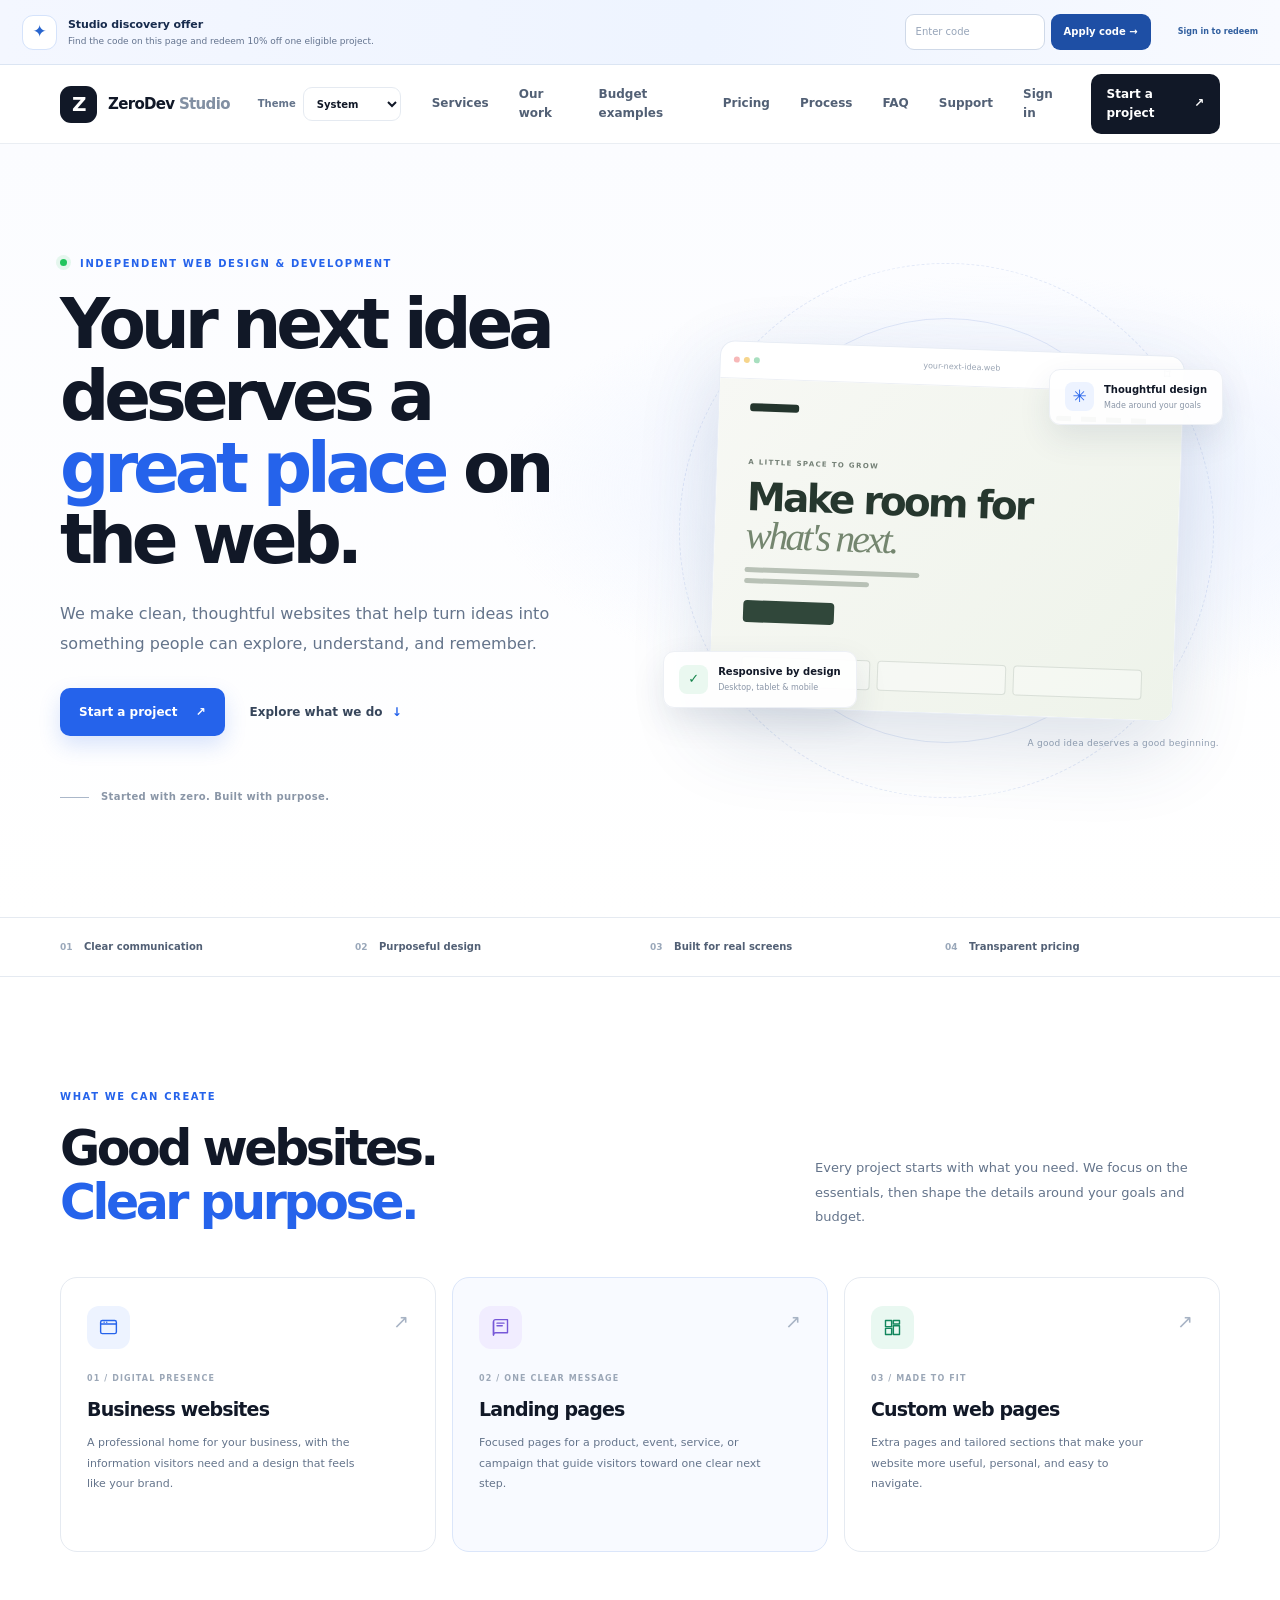
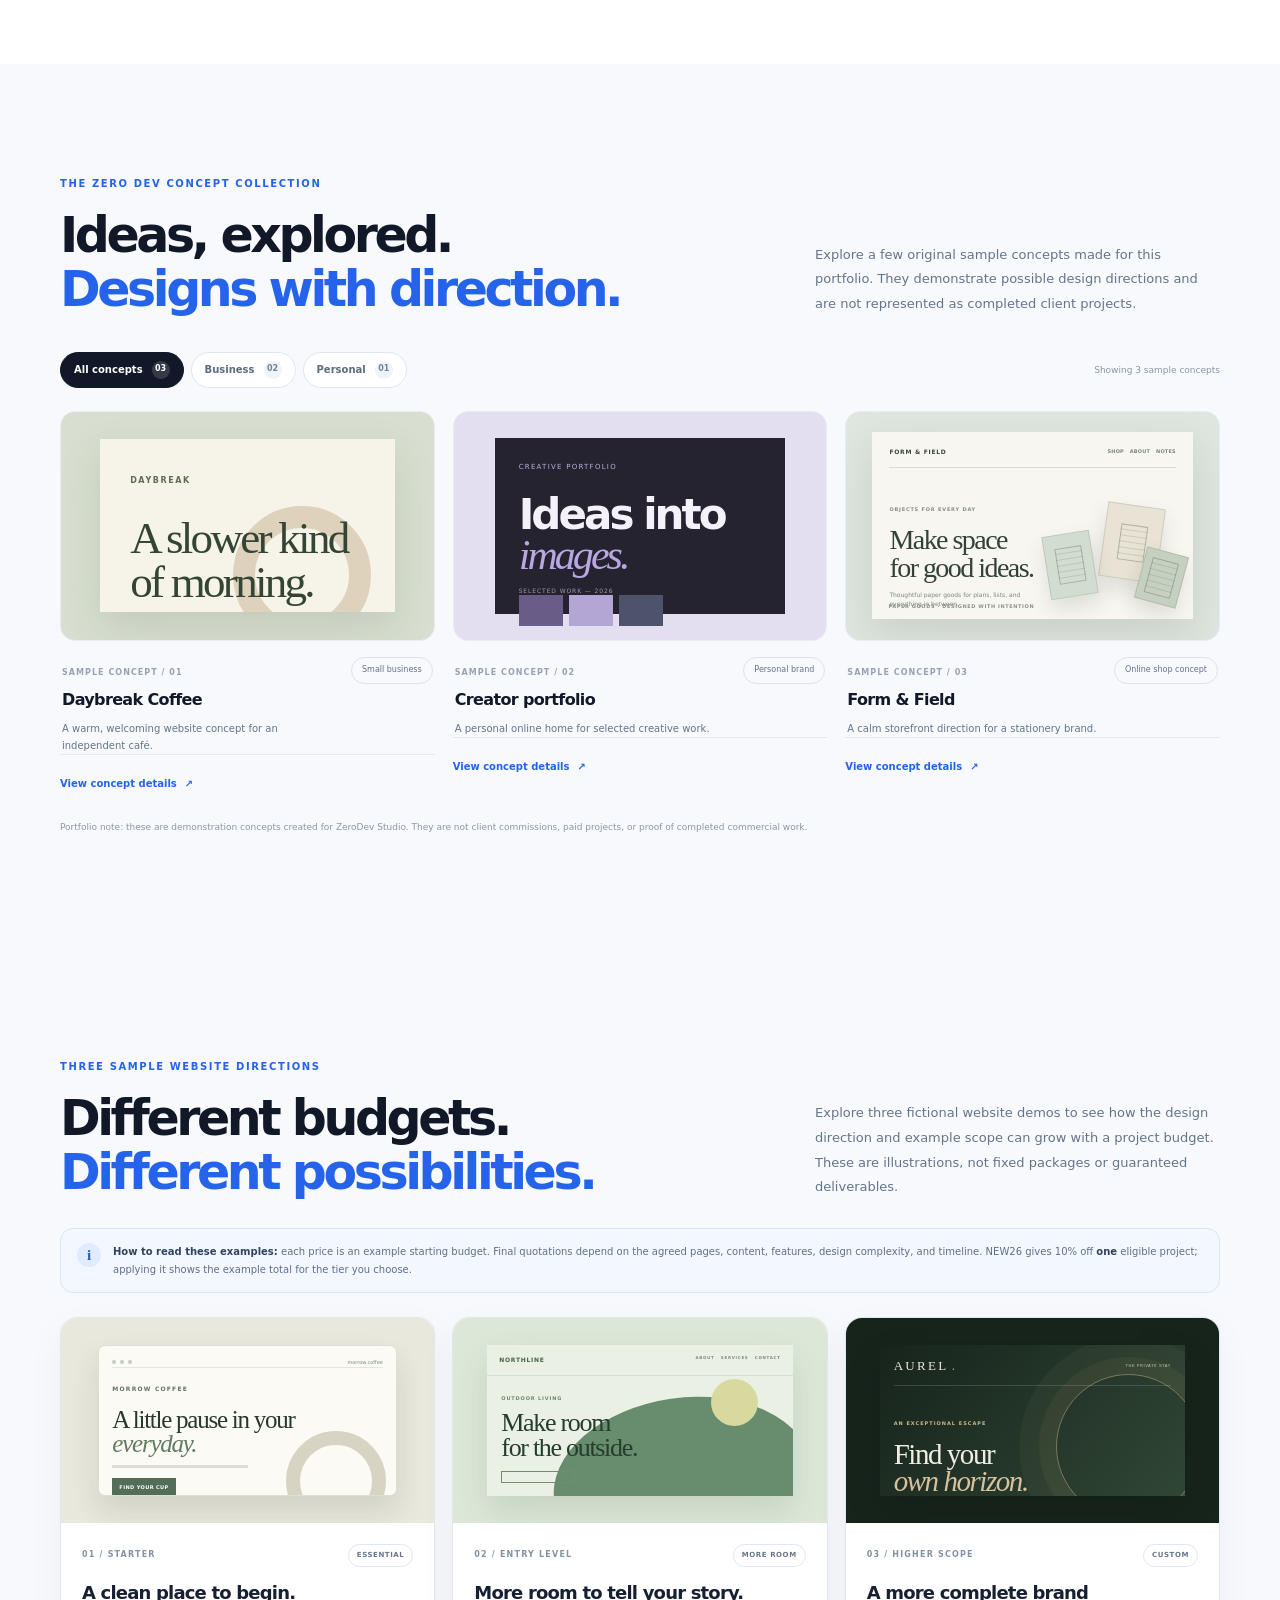
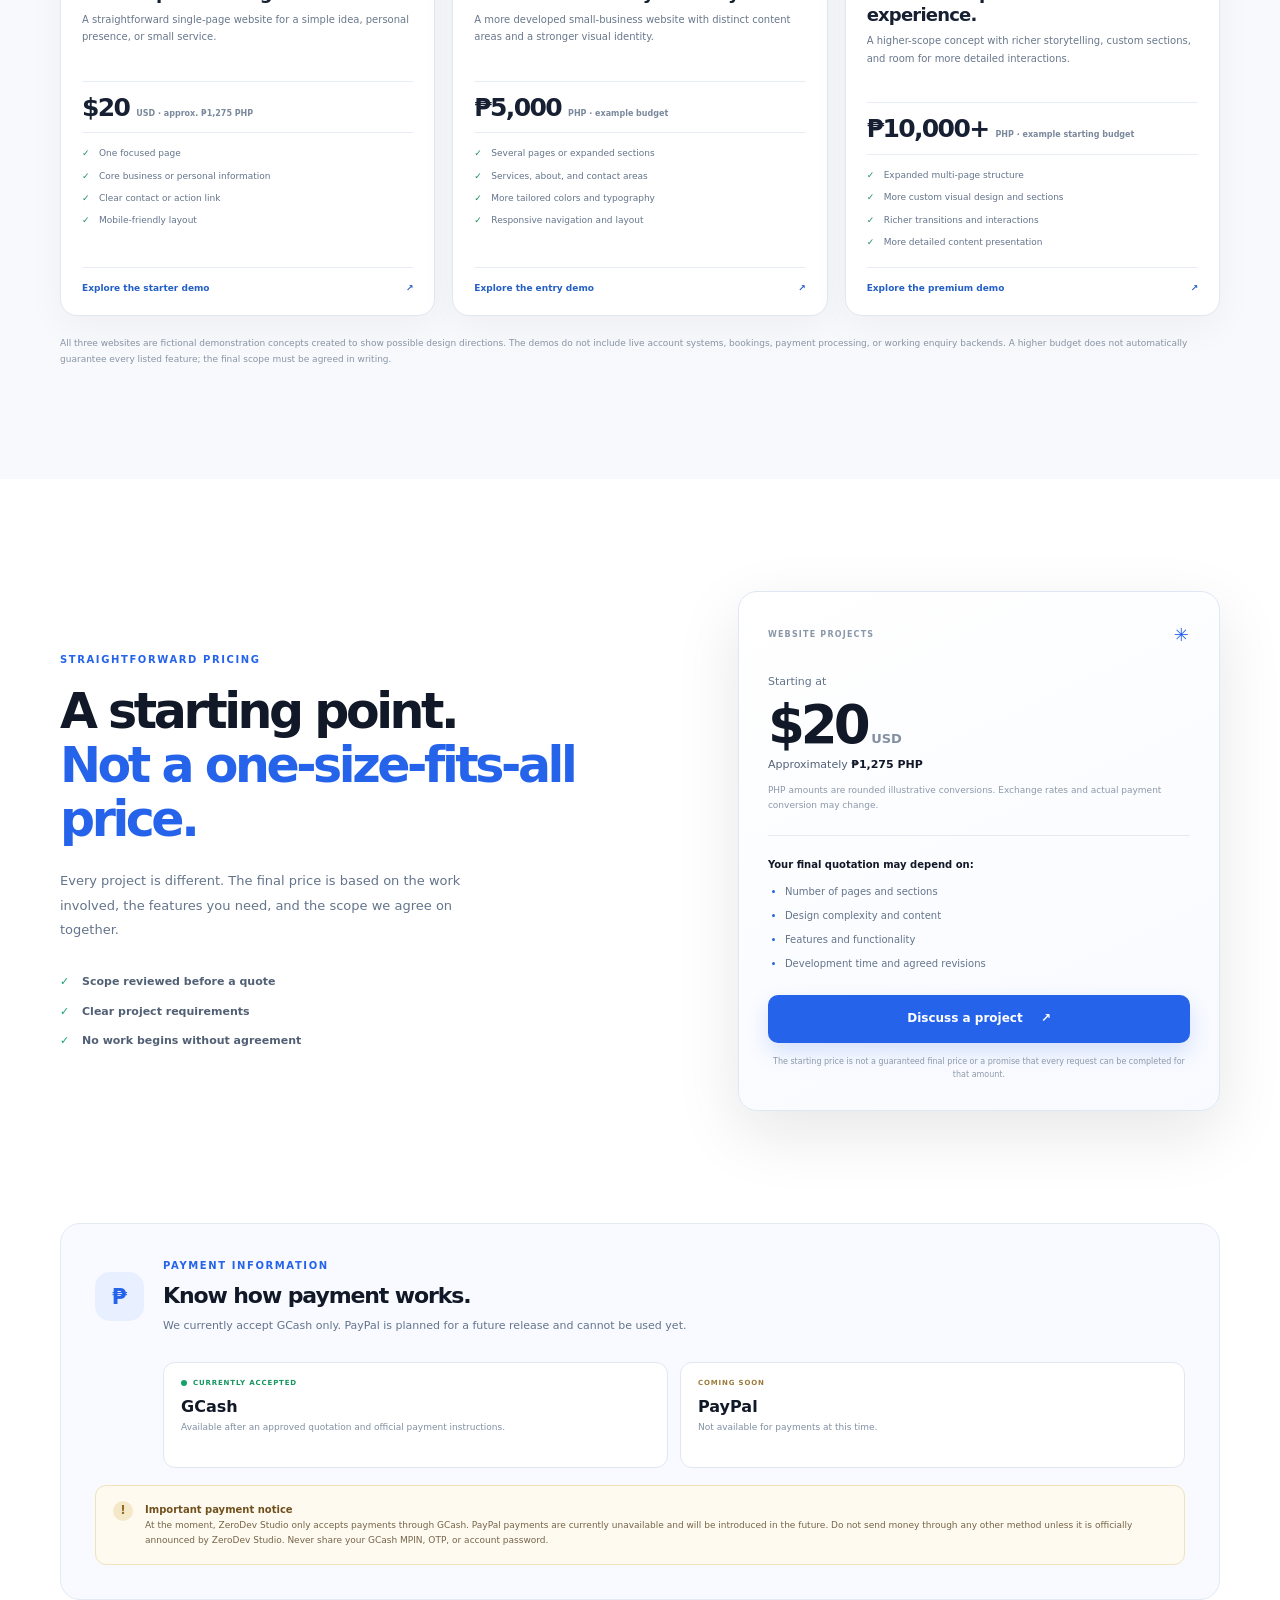
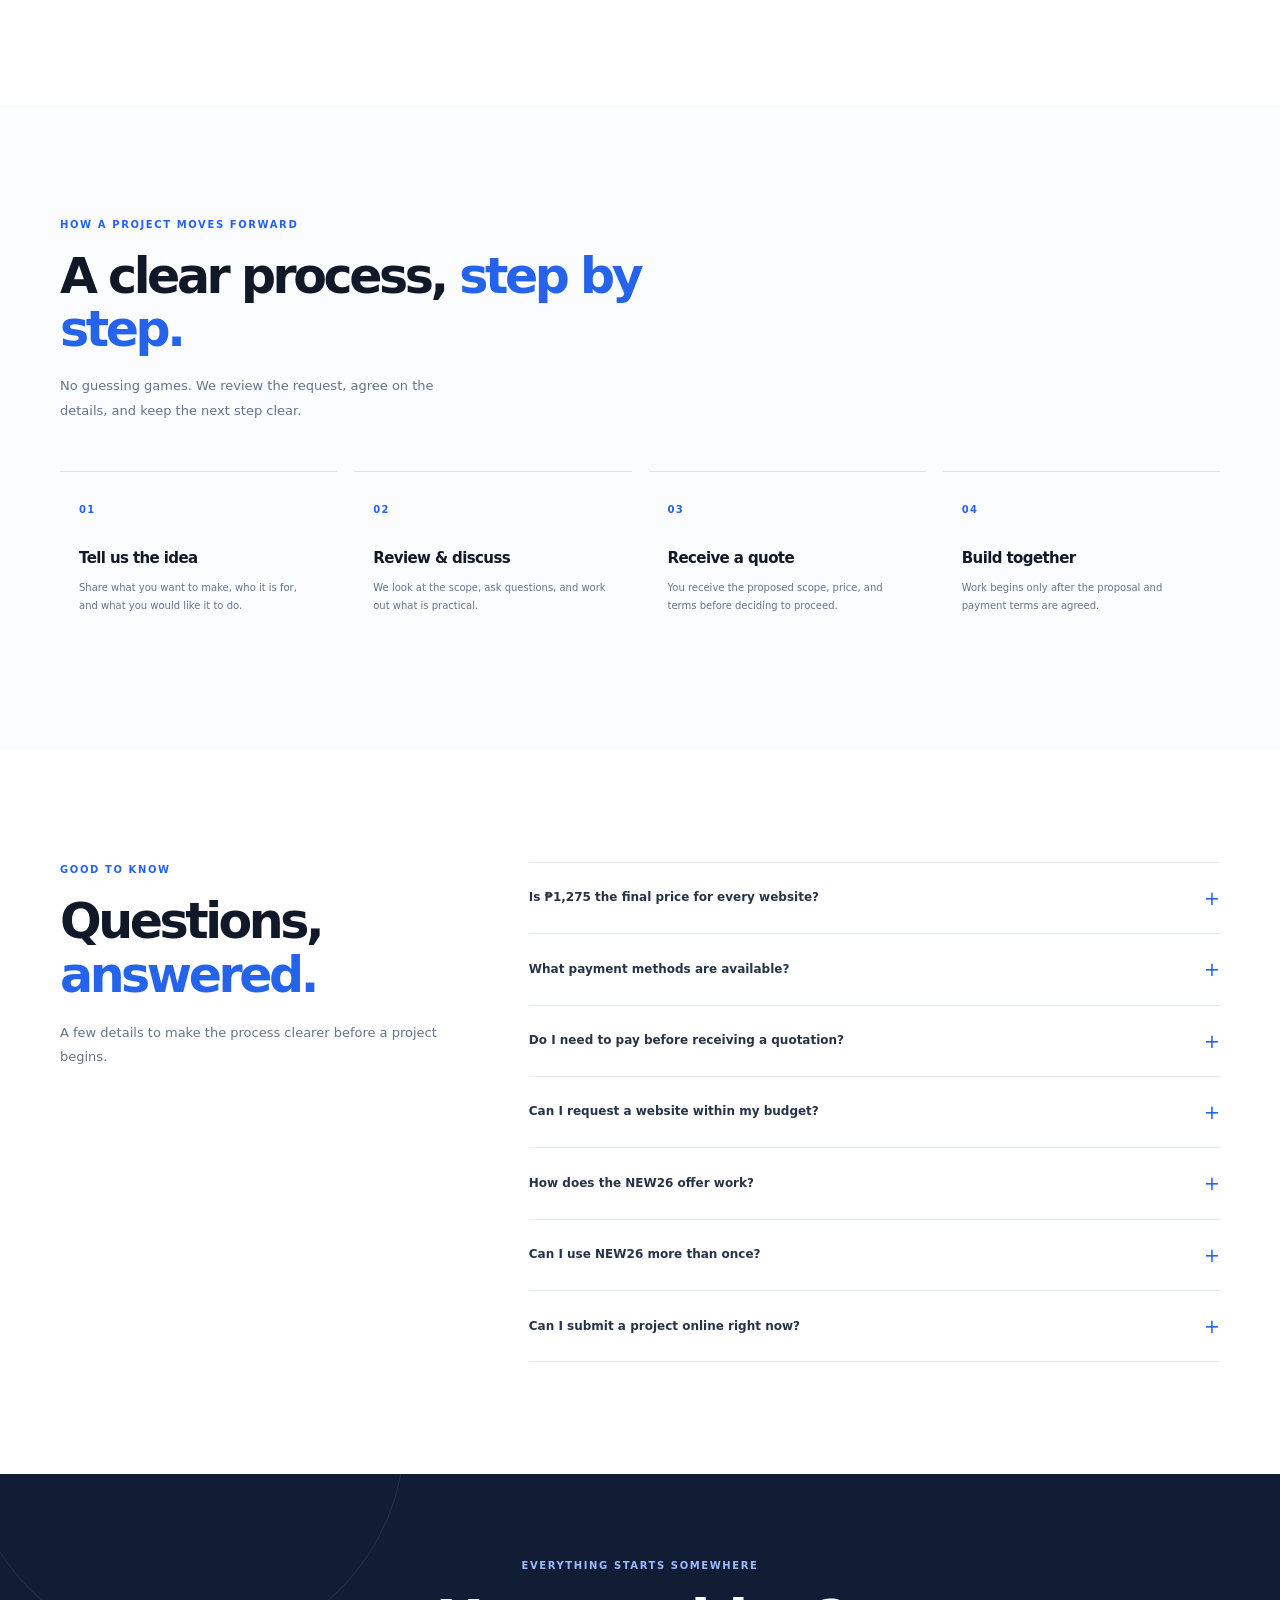
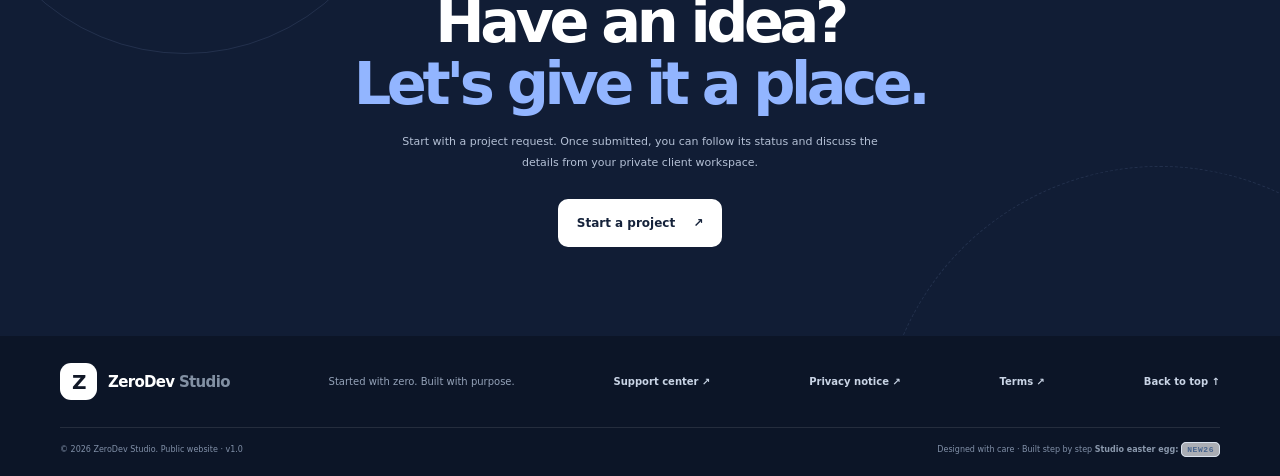
==== commit f9226794: "Add files via upload" ====
--- a/index.html
+++ b/index.html
@@ -308,7 +308,7 @@
           <div class="price-main" data-price-standard>$20<span> USD</span></div>
           <div class="price-main promo-price-sale" data-price-discounted hidden>$18<span> USD</span></div>
           <div class="price-php">Approximately <b data-price-php-standard>₱1,275 PHP</b><b data-price-php-discount hidden>₱1,148 PHP</b></div>
-          <p class="price-disclaimer">PHP amounts are estimates based on the indicative rate in the approved v1.1 specification. Actual conversion and payment rates may change.</p>
+          <p class="price-disclaimer">PHP amounts are rounded illustrative conversions. Exchange rates and actual payment conversion may change.</p>
           <p class="promo-price-note" data-promo-price-note hidden>NEW26 has been applied to this account's eligible starting-price offer. A custom quotation will show its own discount breakdown.</p>
           </div>
           <div class="price-divider"></div>
@@ -363,7 +363,7 @@
           <details class="faq-item"><summary>Can I request a website within my budget?<span aria-hidden="true">+</span></summary><p>Yes. You can share a budget range. The studio will review whether the requested work can fit that range and explain any adjustments needed. A requested budget does not automatically determine the final price.</p></details>
           <details class="faq-item"><summary>How does the NEW26 offer work?<span aria-hidden="true">+</span></summary><p>Find NEW26 on the public website, account page, or client portal and enter it in the code box at the top. Each verified account can redeem it once for 10% off one eligible project quotation. The quotation will show the original amount, discount, and final total.</p></details>
           <details class="faq-item"><summary>Can I use NEW26 more than once?<span aria-hidden="true">+</span></summary><p>No. The offer is limited to one redemption per verified account. In the live service, this is enforced by the backend rather than by a browser-only setting.</p></details>
-          <details class="faq-item"><summary>Can I submit a project online right now?<span aria-hidden="true">+</span></summary><p>The secure project ticket and client portal are still being developed. This version is a website prototype; it does not collect project submissions or personal information.</p></details>
+          <details class="faq-item"><summary>Can I submit a project online right now?<span aria-hidden="true">+</span></summary><p>Submit a project request through the secure client area. You will need a verified account to create a private ticket and follow the discussion.</p></details>
         </div>
       </div>
     </section>
@@ -372,8 +372,8 @@
       <div class="container closing-inner">
         <p class="eyebrow">EVERYTHING STARTS SOMEWHERE</p>
         <h2>Have an idea?<br><span>Let's give it a place.</span></h2>
-        <p>The secure project request portal is part of a future release. For now, explore the site and its design direction. No real project submissions are collected yet.</p>
-        <button class="button button-light" type="button" id="portal-info-button">Project portal status <span aria-hidden="true">↗</span></button>
+        <p>Start with a project request. Once submitted, you can follow its status and discuss the details from your private client workspace.</p>
+        <a class="button button-light" href="projects/new.html">Start a project <span aria-hidden="true">↗</span></a>
         <div class="closing-orbit closing-orbit-one"></div><div class="closing-orbit closing-orbit-two"></div>
       </div>
     </section>
@@ -384,9 +384,11 @@
       <a class="brand footer-brand" href="#top"><span class="brand-mark" aria-hidden="true">Z</span><span class="brand-name">ZeroDev <span>Studio</span></span></a>
       <p>Started with zero. Built with purpose.</p>
       <a class="back-top" href="support/index.html">Support center ↗</a>
+      <a class="back-top" href="legal/privacy.html">Privacy notice ↗</a>
+      <a class="back-top" href="legal/terms.html">Terms ↗</a>
       <a class="back-top" href="#top">Back to top ↑</a>
     </div>
-    <div class="container footer-bottom"><span>© <span id="current-year">2026</span> ZeroDev Studio. Public website prototype · v0.9</span><span>Designed with care · Built step by step <span class="promo-easter-egg">Studio easter egg: <code>NEW26</code></span></span></div>
+    <div class="container footer-bottom"><span>© <span id="current-year">2026</span> ZeroDev Studio. Public website · v1.0</span><span>Designed with care · Built step by step <span class="promo-easter-egg">Studio easter egg: <code>NEW26</code></span></span></div>
   </footer>
 
   <dialog class="info-dialog concept-dialog" id="concept-dialog" aria-labelledby="concept-dialog-title">
@@ -408,9 +410,9 @@
       <button class="dialog-close" type="button" aria-label="Close dialog">×</button>
       <span class="dialog-icon" aria-hidden="true">✳</span>
       <p class="eyebrow">ZERO DEV STUDIO / NEXT RELEASE</p>
-      <h2 id="dialog-title">Explore the client portal preview.</h2>
-      <p>The client portal interface preview is ready to explore. Secure sign-in, email verification, real project tickets, private messaging, and connected notifications are still being developed. This preview uses sample content only and does not collect personal information or process payments.</p>
-      <a class="button button-primary" href="portal/index.html">Open portal preview <span aria-hidden="true">↗</span></a>
+      <h2 id="dialog-title">Open your client workspace.</h2>
+      <p>The private client workspace is available after the project owner configures the backend. Registered clients can submit tickets, follow updates, and message authorized staff. Guest access and external notification delivery are not enabled in this release.</p>
+      <a class="button button-primary" href="portal/index.html">Open client workspace <span aria-hidden="true">↗</span></a>
       <button class="button button-secondary dialog-done" type="button">Close</button>
     </div>
   </dialog>
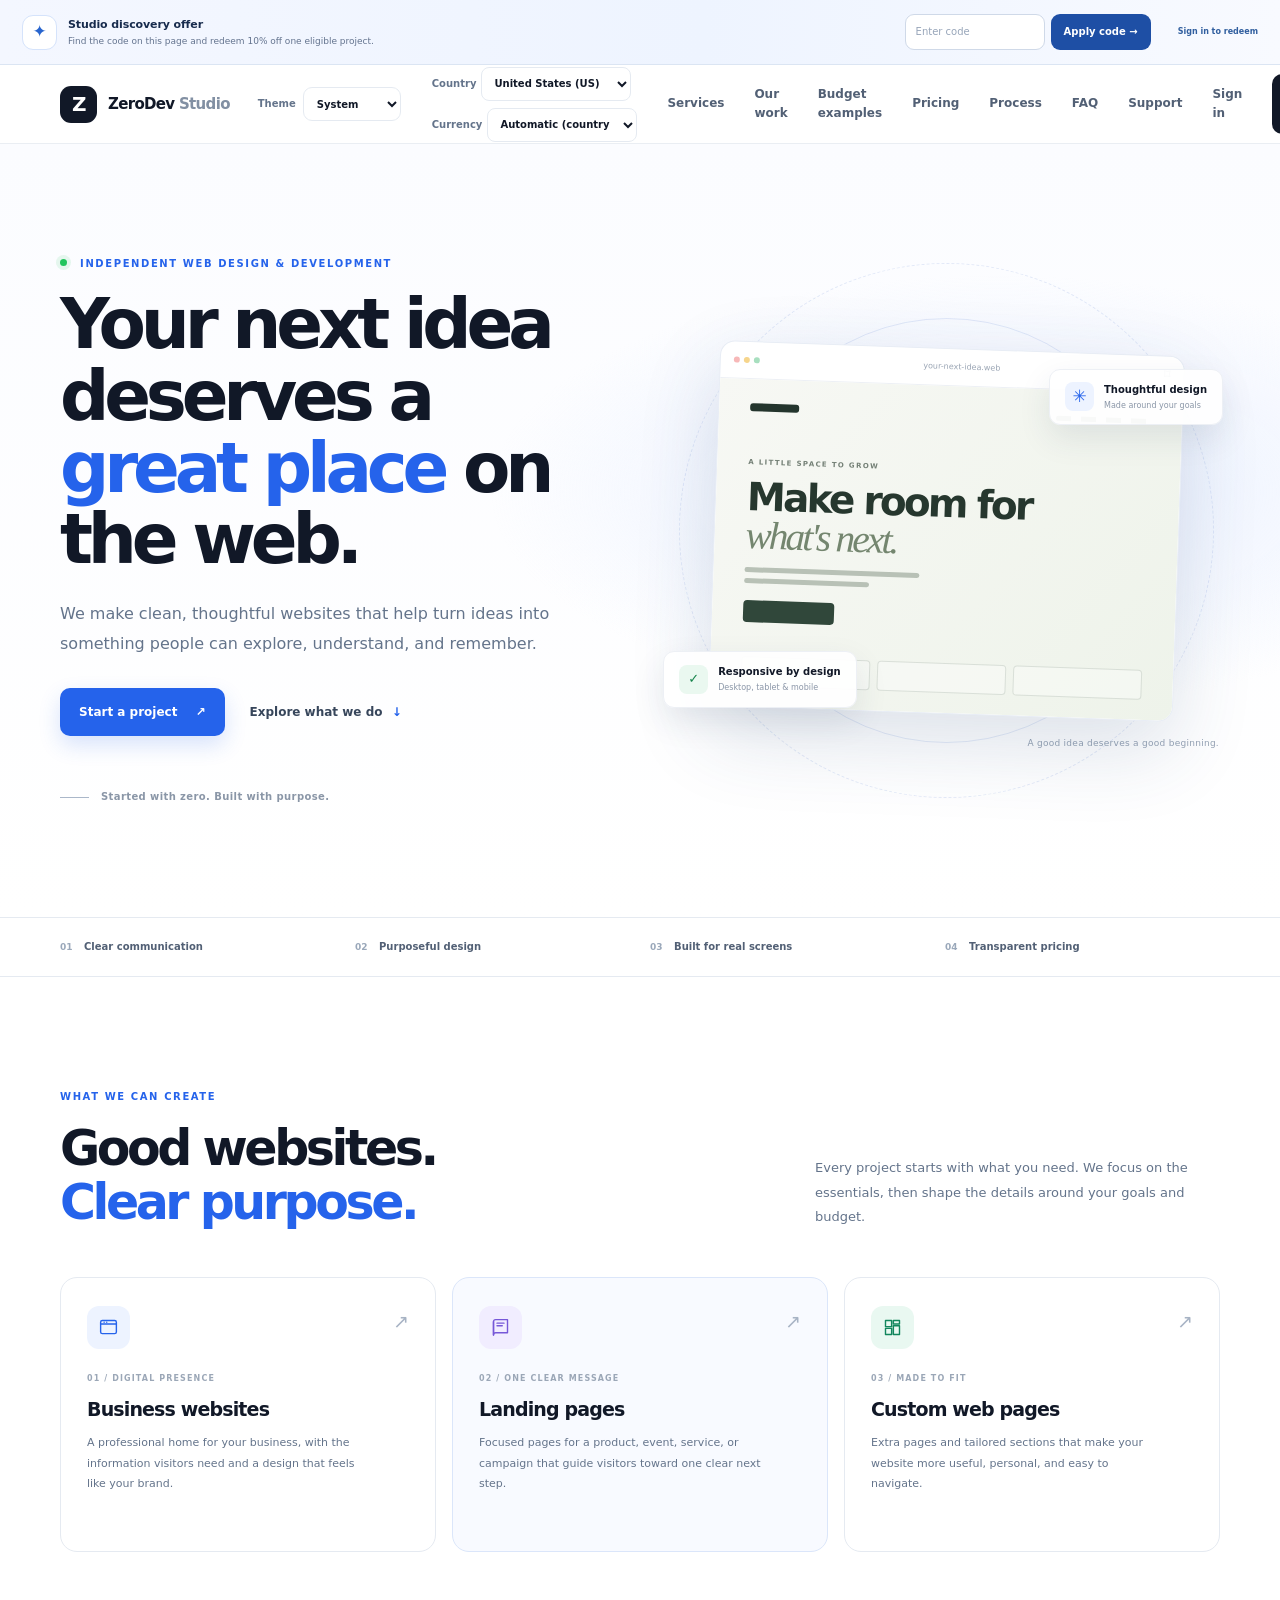
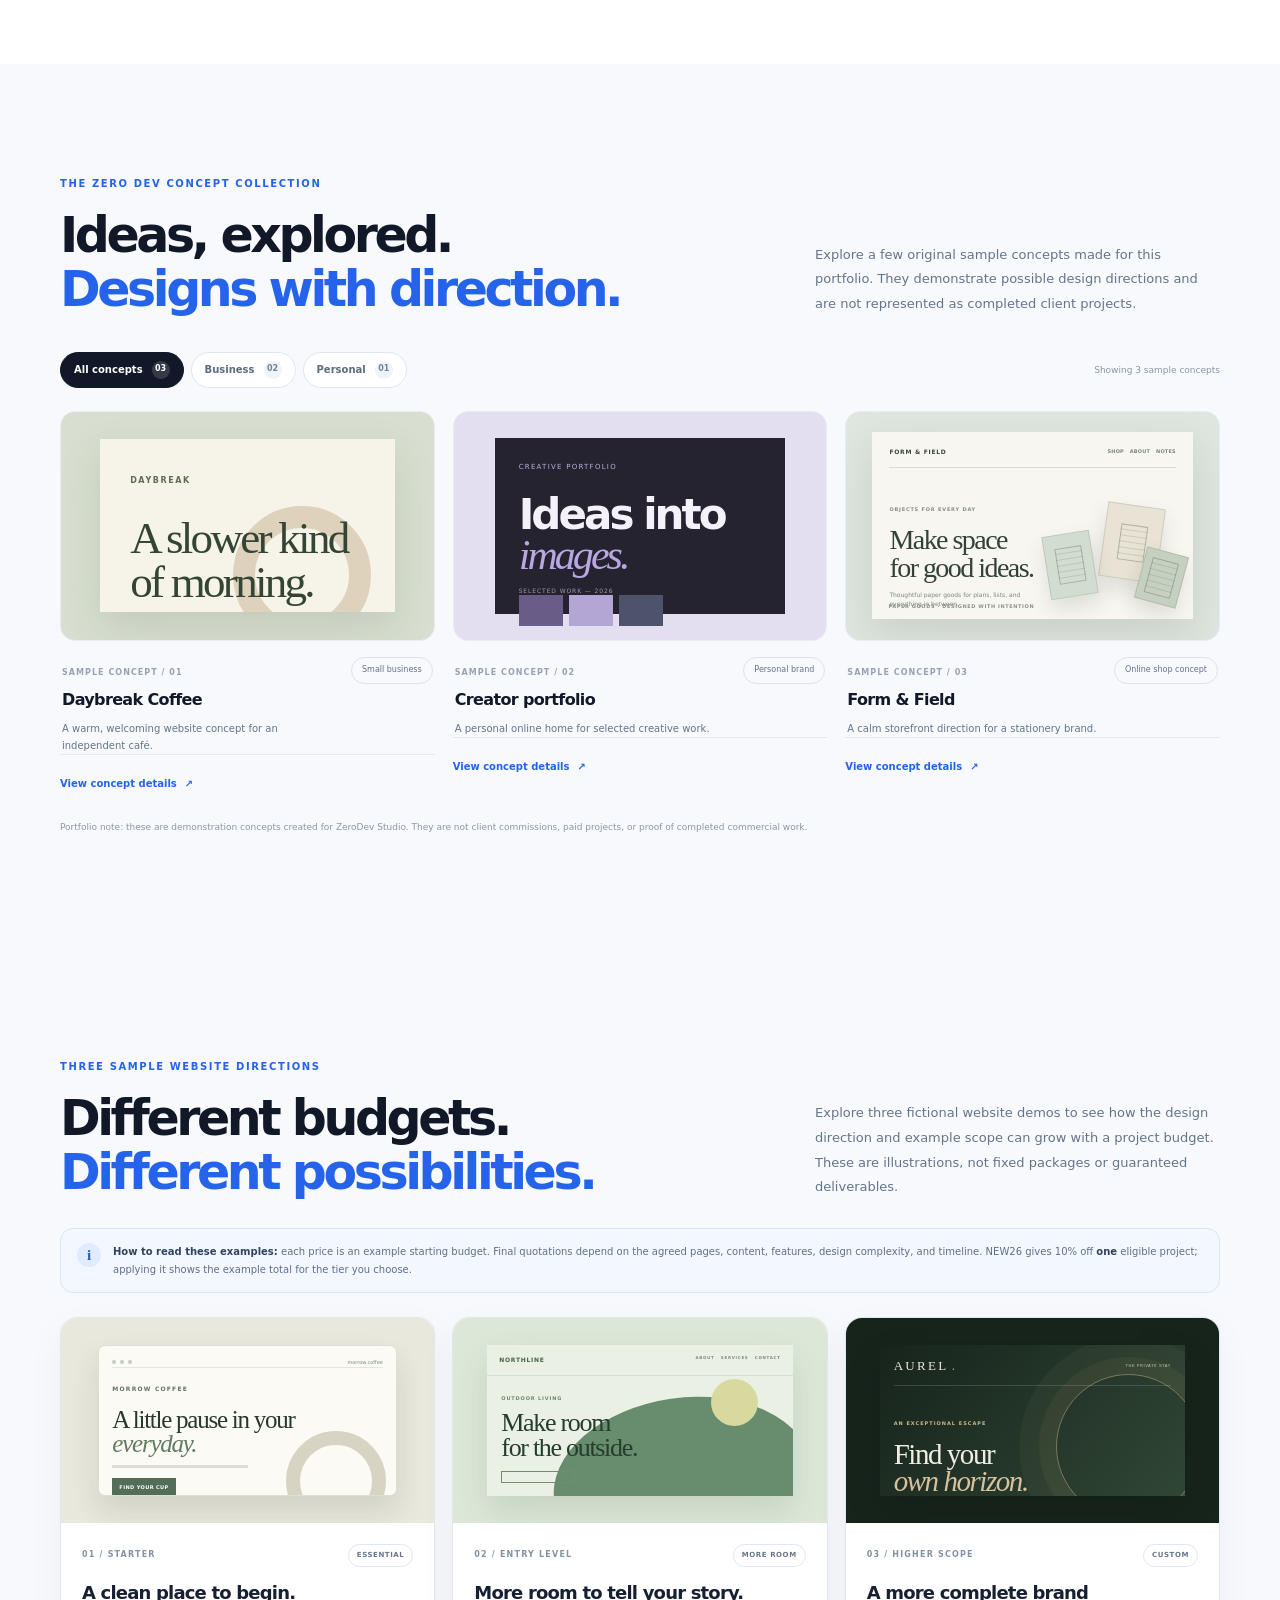
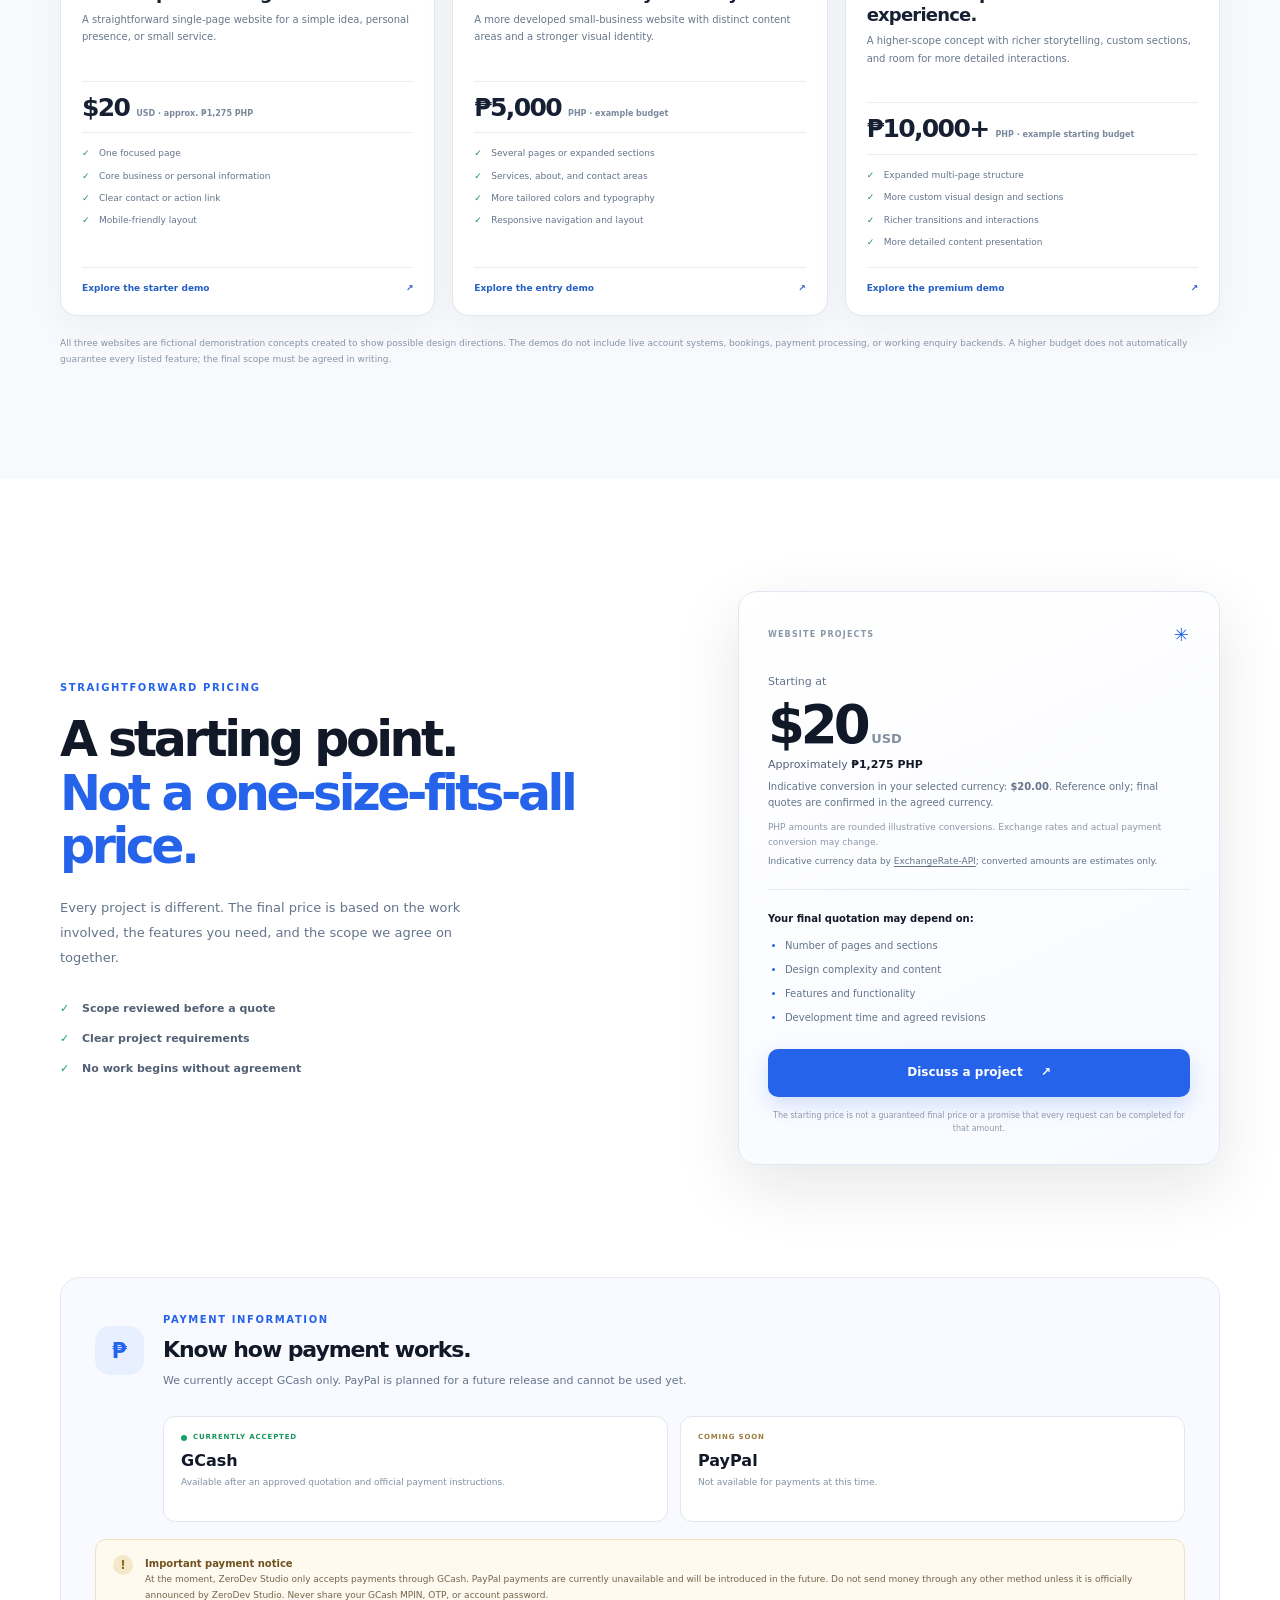
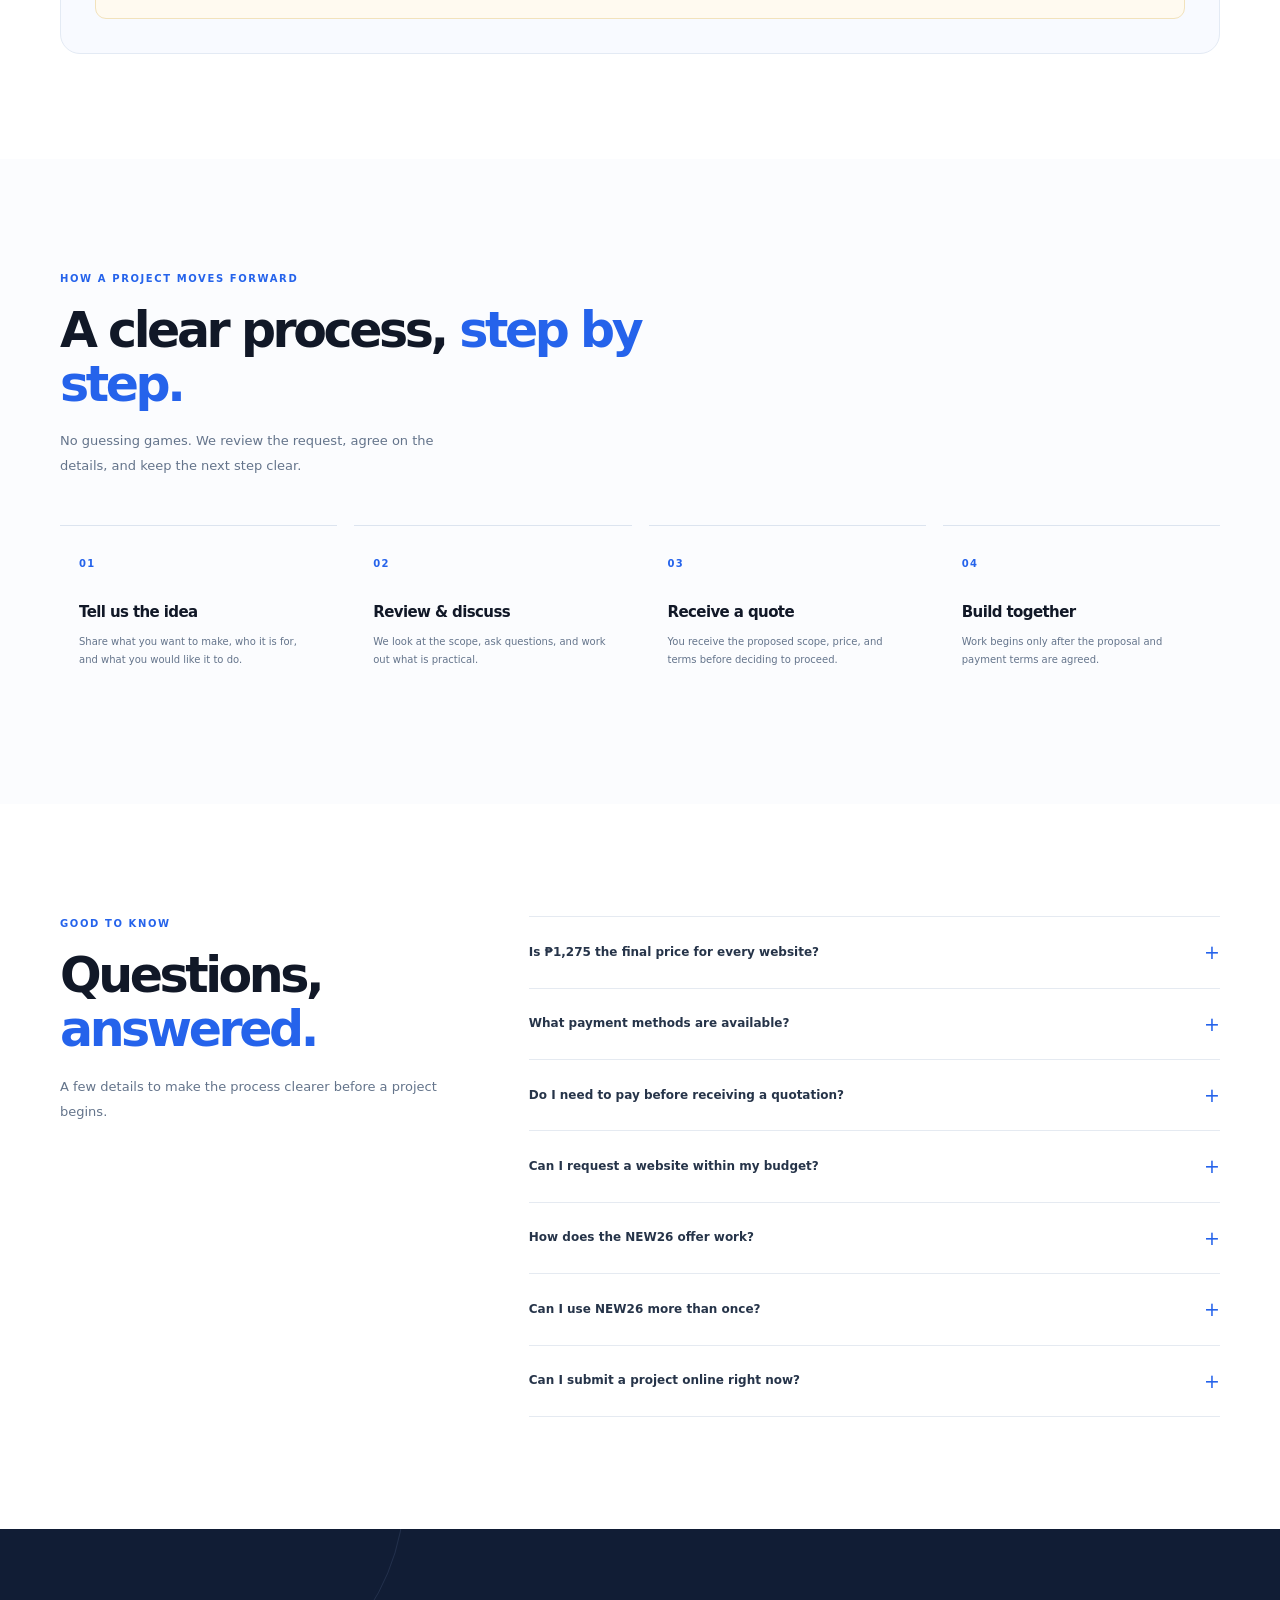
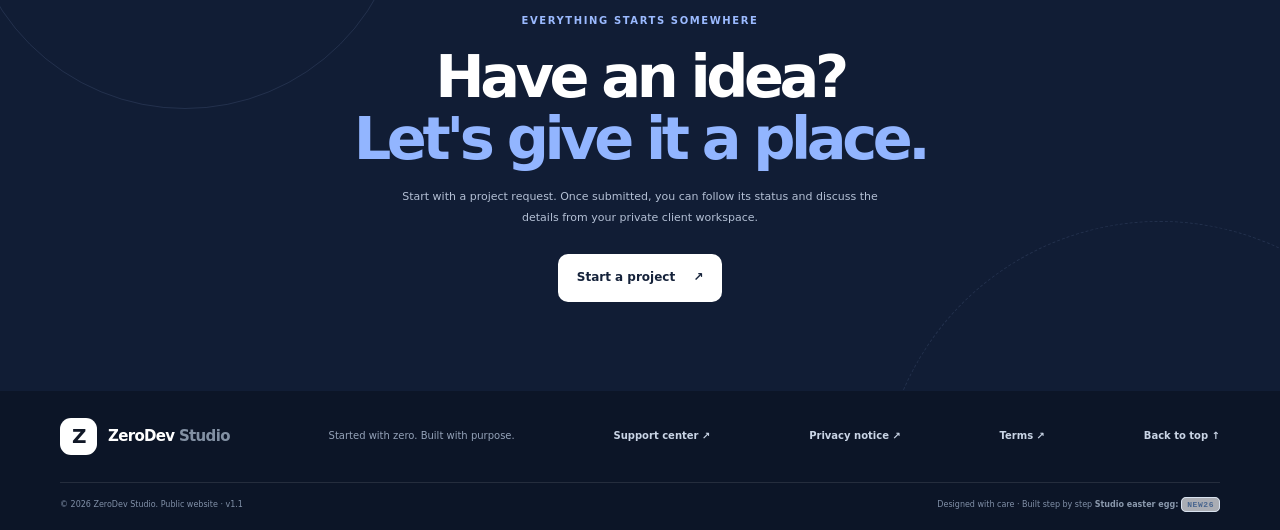
==== commit 23f89a5b: "Add files via upload" ====
--- a/index.html
+++ b/index.html
@@ -25,9 +25,11 @@
   <link rel="stylesheet" href="css/theme.css">
   <link rel="stylesheet" href="css/promo.css">
   <link rel="stylesheet" href="css/budget-samples.css">
+  <link rel="stylesheet" href="css/v11.css">
   <script src="js/theme.js" defer></script>
   <script src="js/backend-config.js" defer></script>
   <script src="js/promo.js" defer></script>
+  <script src="js/locale-currency.js" defer></script>
   <script src="js/script.js" defer></script>
 </head>
 <body>
@@ -67,11 +69,13 @@
         <div class="theme-picker theme-picker-public">
           <label for="public-theme-select">Theme</label>
           <select id="public-theme-select" data-theme-select aria-label="Color theme">
-            <option value="system">System</option>
-            <option value="light">Light</option>
-            <option value="dark">Dark</option>
+            <option value="system">System</option><option value="light">Light</option><option value="dark">Dark</option>
           </select>
         </div>
+        <div class="zd-locale-tools" aria-label="Country and currency preferences">
+  <label>Country <select data-country-select aria-label="Country"></select></label>
+  <label>Currency <select data-currency-select aria-label="Display currency"></select></label>
+</div>
         <a href="#services">Services</a>
         <a href="#work">Our work</a>
         <a href="#budget-samples">Budget examples</a>
@@ -308,7 +312,8 @@
           <div class="price-main" data-price-standard>$20<span> USD</span></div>
           <div class="price-main promo-price-sale" data-price-discounted hidden>$18<span> USD</span></div>
           <div class="price-php">Approximately <b data-price-php-standard>₱1,275 PHP</b><b data-price-php-discount hidden>₱1,148 PHP</b></div>
-          <p class="price-disclaimer">PHP amounts are rounded illustrative conversions. Exchange rates and actual payment conversion may change.</p>
+          <p class="zd-fx-preview">Indicative conversion in your selected currency: <strong data-fx-display data-fx-amount="20" data-fx-base="USD">Loading…</strong>. Reference only; final quotes are confirmed in the agreed currency.</p>
+          <p class="price-disclaimer">PHP amounts are rounded illustrative conversions. Exchange rates and actual payment conversion may change.</p><p class="zd-fx-attribution">Indicative currency data by <a href="https://www.exchangerate-api.com" target="_blank" rel="noopener noreferrer">ExchangeRate-API</a>; converted amounts are estimates only.</p>
           <p class="promo-price-note" data-promo-price-note hidden>NEW26 has been applied to this account's eligible starting-price offer. A custom quotation will show its own discount breakdown.</p>
           </div>
           <div class="price-divider"></div>
@@ -388,7 +393,7 @@
       <a class="back-top" href="legal/terms.html">Terms ↗</a>
       <a class="back-top" href="#top">Back to top ↑</a>
     </div>
-    <div class="container footer-bottom"><span>© <span id="current-year">2026</span> ZeroDev Studio. Public website · v1.0</span><span>Designed with care · Built step by step <span class="promo-easter-egg">Studio easter egg: <code>NEW26</code></span></span></div>
+    <div class="container footer-bottom"><span>© <span id="current-year">2026</span> ZeroDev Studio. Public website · v1.1</span><span>Designed with care · Built step by step <span class="promo-easter-egg">Studio easter egg: <code>NEW26</code></span></span></div>
   </footer>
 
   <dialog class="info-dialog concept-dialog" id="concept-dialog" aria-labelledby="concept-dialog-title">
--- a/css/v11.css
+++ b/css/v11.css
@@ -0,0 +1,7 @@
+/* ZeroDev Studio v1.1 shared controls */
+.zd-locale-tools{display:flex;align-items:center;gap:7px;flex-wrap:wrap;font-size:10px;color:var(--app-muted,var(--muted,#64748b))}.zd-locale-tools label{display:flex;align-items:center;gap:5px}.zd-locale-tools select{min-height:34px;max-width:150px;border:1px solid var(--app-line,var(--line,#e5eaf1));border-radius:8px;padding:0 8px;background:var(--app-panel,var(--white,#fff));color:var(--app-text,var(--ink,#111827));font:inherit;font-size:10px}.zd-locale-note{font-size:9px;color:var(--app-muted,var(--muted,#64748b));line-height:1.55}.zd-fx-preview{margin:5px 0 0;color:var(--app-muted,var(--muted,#64748b));font-size:10px;line-height:1.6}.v11-tools-row{display:flex;align-items:center;flex-wrap:wrap;gap:9px;margin:12px 0 18px}.v11-tools-row input,.v11-tools-row select{min-height:39px;border:1px solid var(--app-line,var(--line,#e5eaf1));border-radius:9px;padding:0 11px;background:var(--app-panel,var(--white,#fff));color:var(--app-text,var(--ink,#111827));font:inherit;font-size:11px}.v11-tools-row input{flex:1;min-width:180px}.v11-subpanel{margin-top:18px;border-top:1px solid var(--app-line,var(--line,#e5eaf1));padding-top:18px}.v11-pref-list{display:grid;gap:10px;margin:12px 0}.v11-pref-list label{display:flex;align-items:flex-start;gap:9px;color:var(--app-text,var(--ink,#111827));font-size:11px;line-height:1.55}.v11-pref-list input{margin-top:2px;accent-color:#2563eb}.v11-draft-actions{display:flex;flex-wrap:wrap;gap:10px;align-items:center;margin:0 0 20px}.v11-draft-actions select{min-height:39px;min-width:200px;border:1px solid var(--app-line,var(--line,#e5eaf1));border-radius:9px;padding:0 10px;background:var(--app-panel,var(--white,#fff));color:var(--app-text,var(--ink,#111827));font:inherit;font-size:11px}.v11-upload-list{display:grid;gap:5px;margin-top:7px;font-size:10px;color:var(--app-muted,var(--muted,#64748b))}.v11-upload-item{display:flex;justify-content:space-between;gap:12px;padding:7px 9px;border-radius:7px;background:var(--app-soft,#eef4ff)}.v11-badge{display:inline-flex;align-items:center;justify-content:center;min-width:21px;height:20px;border-radius:999px;padding:0 6px;background:#e8efff;color:#2456b5;font-size:9px;font-weight:800}.v11-timeline{display:grid;gap:9px;margin-top:10px}.v11-timeline-item{display:grid;grid-template-columns:10px 1fr;gap:9px;align-items:start}.v11-timeline-dot{width:8px;height:8px;margin-top:5px;border-radius:50%;background:#3974d8;box-shadow:0 0 0 4px rgba(57,116,216,.12)}.v11-timeline-item p{margin:0;color:var(--app-text,var(--ink,#111827));font-size:10px;line-height:1.5}.v11-timeline-item time{display:block;margin-top:2px;color:var(--app-muted,var(--muted,#64748b));font-size:9px}.v11-attachment-preview{display:block;max-width:100%;width:min(220px,100%);max-height:150px;object-fit:cover;margin:8px 0;border:1px solid var(--app-line,var(--line,#e5eaf1));border-radius:9px}.v11-inline-label{font-size:10px;color:var(--app-muted,var(--muted,#64748b))}.v11-hidden{display:none!important}
+@media(max-width:760px){.zd-locale-tools{width:100%;justify-content:flex-end}.zd-locale-tools select{max-width:132px}.v11-tools-row input{min-width:100%;}.v11-draft-actions>*{flex:1}.v11-draft-actions select{min-width:0}}
+
+.zd-fx-attribution{display:block;margin-top:4px;font-size:9px;line-height:1.5;color:var(--app-muted,var(--muted,#64748b))}.zd-fx-attribution a{color:inherit;text-decoration:underline;text-underline-offset:2px}.v11-workload-grid{display:grid;grid-template-columns:repeat(auto-fit,minmax(150px,1fr));gap:9px}.v11-workload-card{display:grid;gap:4px;padding:12px;border:1px solid var(--app-line,var(--line,#e5eaf1));border-radius:10px;background:var(--app-soft,#f7f9fc)}.v11-workload-card strong{font-size:11px;color:var(--app-text,var(--ink,#111827));overflow-wrap:anywhere}.v11-workload-card span{font-size:9px;color:var(--app-muted,var(--muted,#64748b))}.v11-workload-card b{font-size:12px;color:var(--app-text,var(--ink,#111827))}
+
+.v11-fx-line{display:block;margin-top:4px;color:var(--app-muted,var(--muted,#64748b));font-size:9px;line-height:1.5}.v11-fx-line strong{color:var(--app-text,var(--ink,#111827))}
